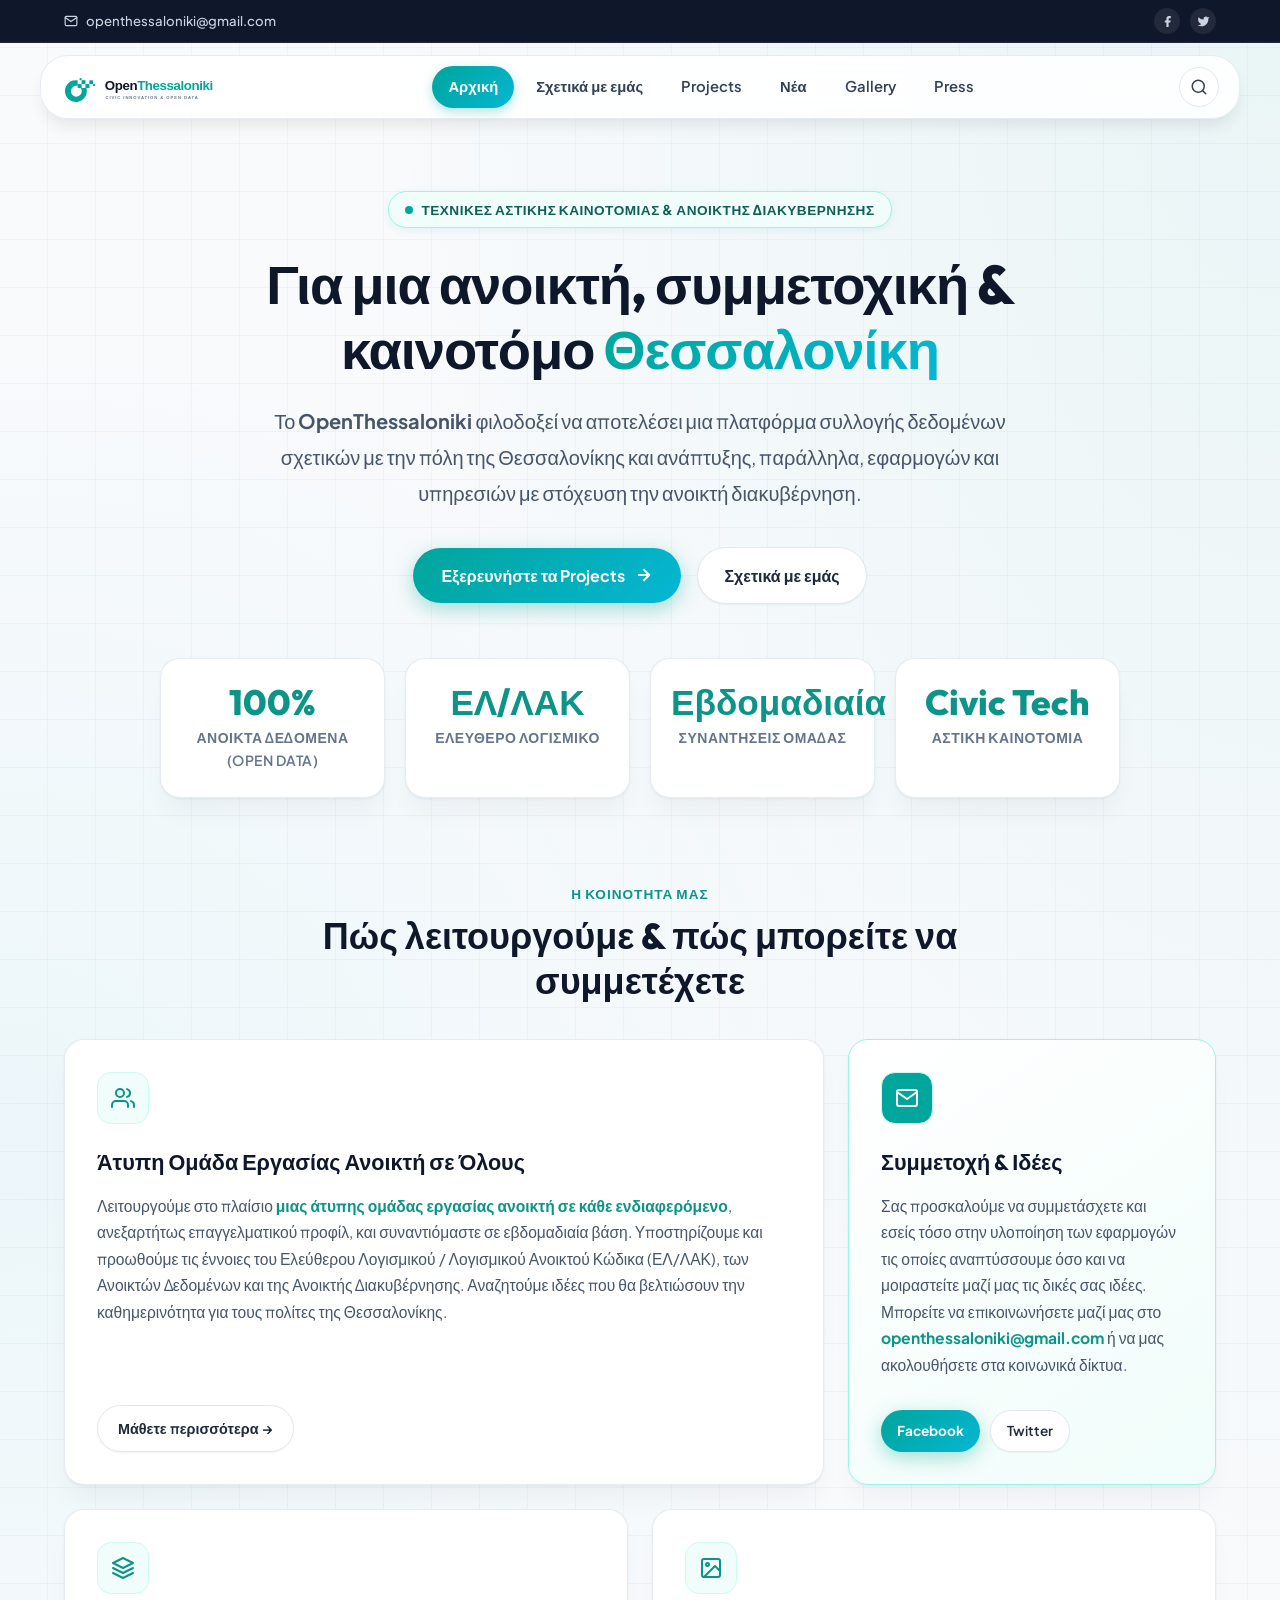
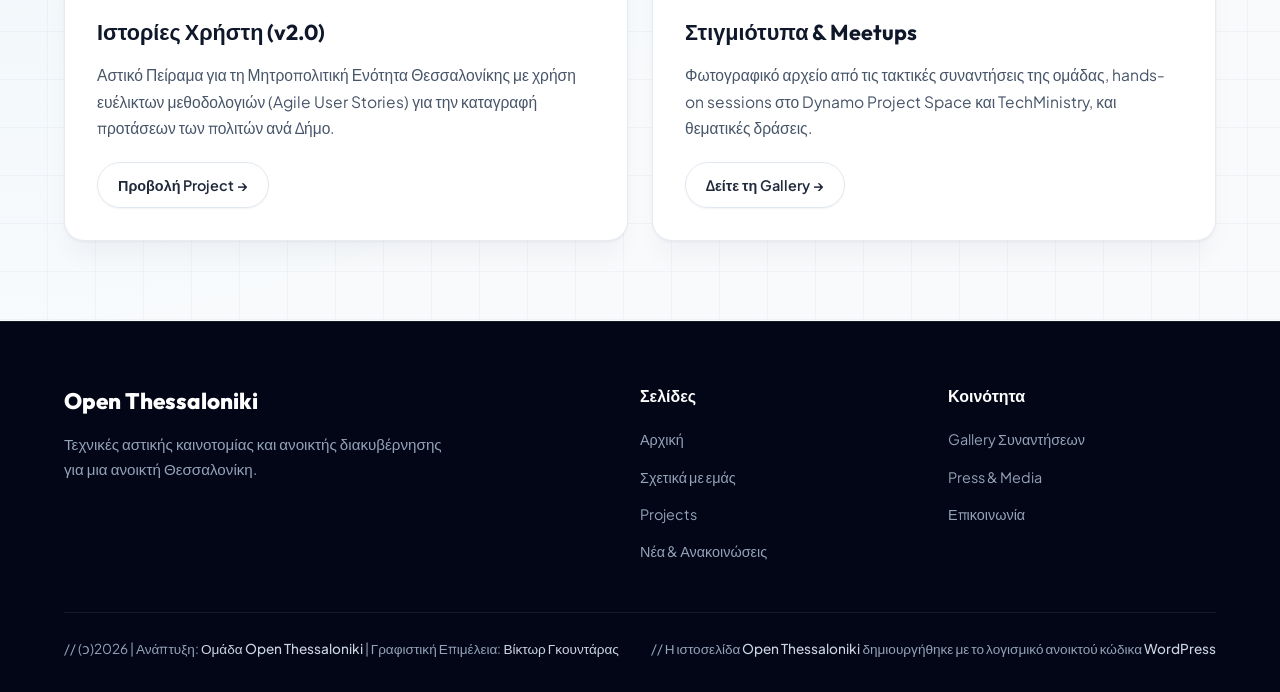
==== index.html @ 854322c7 "initial" ====
<!DOCTYPE html>
<html lang="el">
<head>
  <meta charset="UTF-8">
  <meta name="viewport" content="width=device-width, initial-scale=1.0">
  <title>Open Thessaloniki – τεχνικές αστικής καινοτομίας και ανοικτής διακυβέρνησης για μια ανοικτή Θεσσαλονίκη</title>
  <meta name="description" content="Το OpenThessaloniki είναι μια ανοικτή κοινότητα και πλατφόρμα συλλογής δεδομένων, ανοικτής διακυβέρνησης και αστικής καινοτομίας για τη Θεσσαλονίκη.">
  <link rel="preconnect" href="https://fonts.googleapis.com">
  <link rel="preconnect" href="https://fonts.gstatic.com" crossorigin>
  <link rel="stylesheet" href="css/style.css">
  <link rel="icon" type="image/svg+xml" href="assets/icon.svg">
</head>
<body>

  <!-- Top Announcement Bar -->
  <div class="top-announcement">
    <div class="container">
      <a href="mailto:openthessaloniki@gmail.com" class="top-email" title="Mail Us">
        <svg width="14" height="14" viewBox="0 0 24 24" fill="none" stroke="currentColor" stroke-width="2" stroke-linecap="round" stroke-linejoin="round"><path d="M4 4h16c1.1 0 2 .9 2 2v12c0 1.1-.9 2-2 2H4c-1.1 0-2-.9-2-2V6c0-1.1.9-2 2-2z"></path><polyline points="22,6 12,13 2,6"></polyline></svg>
        openthessaloniki@gmail.com
      </a>
      <div class="top-socials">
        <a href="http://www.facebook.com/openthessaloniki" title="Open Thessaloniki on Facebook" target="_blank" rel="noopener noreferrer" aria-label="Facebook">
          <svg width="13" height="13" viewBox="0 0 24 24" fill="currentColor"><path d="M18 2h-3a5 5 0 0 0-5 5v3H7v4h3v8h4v-8h3l1-4h-4V7a1 1 0 0 1 1-1h3z"/></svg>
        </a>
        <a href="https://twitter.com/openthessalonik" title="Open Thessaloniki on Twitter" target="_blank" rel="noopener noreferrer" aria-label="Twitter">
          <svg width="13" height="13" viewBox="0 0 24 24" fill="currentColor"><path d="M23 3a10.9 10.9 0 0 1-3.14 1.53 4.48 4.48 0 0 0-7.86 3v1A10.66 10.66 0 0 1 3 4s-4 9 5 13a11.64 11.64 0 0 1-7 2c9 5 20 0 20-11.5a4.5 4.5 0 0 0-.08-.83A7.72 7.72 0 0 0 23 3z"/></svg>
        </a>
      </div>
    </div>
  </div>

  <!-- Floating Sticky Header -->
  <header class="site-header">
    <div class="navbar-container">
      <a href="index.html" class="brand-wrapper" title="Open Thessaloniki">
        <img src="assets/logo.svg" alt="Open Thessaloniki" class="brand-logo-img">
      </a>

      <button class="mobile-toggle-btn" aria-expanded="false" aria-label="Μενού πλοήγησης">
        <svg width="18" height="18" viewBox="0 0 24 24" fill="none" stroke="currentColor" stroke-width="2" stroke-linecap="round" stroke-linejoin="round"><line x1="3" y1="12" x2="21" y2="12"></line><line x1="3" y1="6" x2="21" y2="6"></line><line x1="3" y1="18" x2="21" y2="18"></line></svg>
        Μενού
      </button>

      <nav aria-label="Κεντρική Πλοήγηση">
        <ul class="nav-links-list">
          <li class="nav-item active"><a href="index.html">Αρχική</a></li>
          <li class="nav-item"><a href="about.html">Σχετικά με εμάς</a></li>
          <li class="nav-item"><a href="projects.html">Projects</a></li>
          <li class="nav-item"><a href="news.html">Νέα</a></li>
          <li class="nav-item"><a href="gallery.html">Gallery</a></li>
          <li class="nav-item"><a href="press.html">Press</a></li>
        </ul>
      </nav>

      <div class="nav-actions">
        <button class="btn-icon search-toggle-btn" aria-label="Αναζήτηση">
          <svg width="18" height="18" viewBox="0 0 24 24" fill="none" stroke="currentColor" stroke-width="2" stroke-linecap="round" stroke-linejoin="round"><circle cx="11" cy="11" r="8"></circle><line x1="21" y1="21" x2="16.65" y2="16.65"></line></svg>
        </button>
        <div class="search-modal">
          <form class="search-form-wrap">
            <div class="search-input-group">
              <svg width="16" height="16" viewBox="0 0 24 24" fill="none" stroke="currentColor" stroke-width="2"><circle cx="11" cy="11" r="8"></circle><line x1="21" y1="21" x2="16.65" y2="16.65"></line></svg>
              <input type="search" placeholder="Αναζήτηση στην ιστοσελίδα..." class="search-input-field" aria-label="Όρος αναζήτησης">
              <button type="submit" class="btn-primary" style="padding: 6px 14px; font-size: 0.85rem;">Αναζήτηση</button>
            </div>
          </form>
        </div>
      </div>
    </div>
  </header>

  <!-- Hero Section -->
  <main>
    <section class="hero-section">
      <div class="container">
        <div class="hero-badge">
          <span class="hero-badge-pulse"></span>
          <span>Τεχνικές Αστικής Καινοτομίας &amp; Ανοικτής Διακυβέρνησης</span>
        </div>

        <h1 class="hero-headline">
          Για μια ανοικτή, συμμετοχική &amp; καινοτόμο <span class="hero-headline-gradient">Θεσσαλονίκη</span>
        </h1>

        <p class="hero-description">
          Το <strong>OpenThessaloniki</strong> φιλοδοξεί να αποτελέσει μια πλατφόρμα συλλογής δεδομένων σχετικών με την πόλη της Θεσσαλονίκης και ανάπτυξης, παράλληλα, εφαρμογών και υπηρεσιών με στόχευση την ανοικτή διακυβέρνηση.
        </p>

        <div class="hero-cta-group">
          <a href="projects.html" class="btn-primary">
            Εξερευνήστε τα Projects
            <svg width="18" height="18" viewBox="0 0 24 24" fill="none" stroke="currentColor" stroke-width="2.5" stroke-linecap="round" stroke-linejoin="round"><line x1="5" y1="12" x2="19" y2="12"></line><polyline points="12 5 19 12 12 19"></polyline></svg>
          </a>
          <a href="about.html" class="btn-secondary">
            Σχετικά με εμάς
          </a>
        </div>

        <!-- Metric Stat Pillars -->
        <div class="stats-grid">
          <div class="stat-card">
            <div class="stat-number">100%</div>
            <div class="stat-label">Ανοικτά Δεδομένα (Open Data)</div>
          </div>
          <div class="stat-card">
            <div class="stat-number">ΕΛ/ΛΑΚ</div>
            <div class="stat-label">Ελεύθερο Λογισμικό</div>
          </div>
          <div class="stat-card">
            <div class="stat-number">Εβδομαδιαία</div>
            <div class="stat-label">Συναντήσεις Ομάδας</div>
          </div>
          <div class="stat-card">
            <div class="stat-number">Civic Tech</div>
            <div class="stat-label">Αστική Καινοτομία</div>
          </div>
        </div>
      </div>
    </section>

    <!-- Bento Grid Section with Core Information -->
    <section class="container" style="margin-top: 20px;">
      <div class="section-title-wrap">
        <span class="section-badge">Η Κοινότητα Μας</span>
        <h2 class="section-heading">Πώς λειτουργούμε &amp; πώς μπορείτε να συμμετέχετε</h2>
      </div>

      <div class="bento-grid">
        <!-- Bento 1: Working Group Details -->
        <div class="bento-card bento-col-8">
          <div>
            <div class="bento-icon">
              <svg width="24" height="24" viewBox="0 0 24 24" fill="none" stroke="currentColor" stroke-width="2" stroke-linecap="round" stroke-linejoin="round"><path d="M17 21v-2a4 4 0 0 0-4-4H5a4 4 0 0 0-4 4v2"></path><circle cx="9" cy="7" r="4"></circle><path d="M23 21v-2a4 4 0 0 0-3-3.87"></path><path d="M16 3.13a4 4 0 0 1 0 7.75"></path></svg>
            </div>
            <h3 class="bento-title">Άτυπη Ομάδα Εργασίας Ανοικτή σε Όλους</h3>
            <p class="bento-text">
              Λειτουργούμε στο πλαίσιο <a href="about.html"><strong>μιας άτυπης ομάδας εργασίας ανοικτή σε κάθε ενδιαφερόμενο</strong></a>, ανεξαρτήτως επαγγελματικού προφίλ, και συναντιόμαστε σε εβδομαδιαία βάση. Υποστηρίζουμε και προωθούμε τις έννοιες του Ελεύθερου Λογισμικού / Λογισμικού Ανοικτού Κώδικα (ΕΛ/ΛΑΚ), των Ανοικτών Δεδομένων και της Ανοικτής Διακυβέρνησης. Αναζητούμε ιδέες που θα βελτιώσουν την καθημερινότητα για τους πολίτες της Θεσσαλονίκης.
            </p>
          </div>
          <div>
            <a href="about.html" class="btn-secondary" style="display: inline-flex; padding: 10px 20px; font-size: 0.9rem;">
              Μάθετε περισσότερα &rarr;
            </a>
          </div>
        </div>

        <!-- Bento 2: Direct Call to Action / Contact -->
        <div class="bento-card bento-col-4" style="background: linear-gradient(145deg, #ffffff 0%, var(--teal-50) 100%); border-color: var(--teal-200);">
          <div>
            <div class="bento-icon" style="background: var(--teal-500); color: #ffffff;">
              <svg width="24" height="24" viewBox="0 0 24 24" fill="none" stroke="currentColor" stroke-width="2" stroke-linecap="round" stroke-linejoin="round"><path d="M4 4h16c1.1 0 2 .9 2 2v12c0 1.1-.9 2-2 2H4c-1.1 0-2-.9-2-2V6c0-1.1.9-2 2-2z"></path><polyline points="22,6 12,13 2,6"></polyline></svg>
            </div>
            <h3 class="bento-title">Συμμετοχή &amp; Ιδέες</h3>
            <p class="bento-text">
              Σας προσκαλούμε να συμμετάσχετε και εσείς τόσο στην υλοποίηση των εφαρμογών τις οποίες αναπτύσσουμε όσο και να μοιραστείτε μαζί μας τις δικές σας ιδέες. Μπορείτε να επικοινωνήσετε μαζί μας στο <a href="mailto:openthessaloniki@gmail.com"><strong>openthessaloniki@gmail.com</strong></a> ή να μας ακολουθήσετε στα κοινωνικά δίκτυα.
            </p>
          </div>
          <div style="display: flex; gap: 10px; margin-top: 12px;">
            <a href="https://www.facebook.com/openthessaloniki" target="_blank" rel="noopener noreferrer" class="btn-primary" style="padding: 8px 16px; font-size: 0.85rem;">
              Facebook
            </a>
            <a href="https://twitter.com/openthessalonik" target="_blank" rel="noopener noreferrer" class="btn-secondary" style="padding: 8px 16px; font-size: 0.85rem;">
              Twitter
            </a>
          </div>
        </div>

        <!-- Bento 3: Projects Preview -->
        <div class="bento-card bento-col-6">
          <div>
            <div class="bento-icon">
              <svg width="24" height="24" viewBox="0 0 24 24" fill="none" stroke="currentColor" stroke-width="2" stroke-linecap="round" stroke-linejoin="round"><polygon points="12 2 2 7 12 12 22 7 12 2"></polygon><polyline points="2 17 12 22 22 17"></polyline><polyline points="2 12 12 17 22 12"></polyline></svg>
            </div>
            <h3 class="bento-title">Ιστορίες Χρήστη (v2.0)</h3>
            <p class="bento-text">
              Αστικό Πείραμα για τη Μητροπολιτική Ενότητα Θεσσαλονίκης με χρήση ευέλικτων μεθοδολογιών (Agile User Stories) για την καταγραφή προτάσεων των πολιτών ανά Δήμο.
            </p>
          </div>
          <div>
            <a href="projects.html" class="btn-secondary" style="display: inline-flex; padding: 10px 20px; font-size: 0.9rem;">
              Προβολή Project &rarr;
            </a>
          </div>
        </div>

        <!-- Bento 4: Gallery & Meetups -->
        <div class="bento-card bento-col-6">
          <div>
            <div class="bento-icon">
              <svg width="24" height="24" viewBox="0 0 24 24" fill="none" stroke="currentColor" stroke-width="2" stroke-linecap="round" stroke-linejoin="round"><rect x="3" y="3" width="18" height="18" rx="2" ry="2"></rect><circle cx="8.5" cy="8.5" r="1.5"></circle><polyline points="21 15 16 10 5 21"></polyline></svg>
            </div>
            <h3 class="bento-title">Στιγμιότυπα &amp; Meetups</h3>
            <p class="bento-text">
              Φωτογραφικό αρχείο από τις τακτικές συναντήσεις της ομάδας, hands-on sessions στο Dynamo Project Space και TechMinistry, και θεματικές δράσεις.
            </p>
          </div>
          <div>
            <a href="gallery.html" class="btn-secondary" style="display: inline-flex; padding: 10px 20px; font-size: 0.9rem;">
              Δείτε τη Gallery &rarr;
            </a>
          </div>
        </div>
      </div>
    </section>
  </main>

  <!-- Modern Footer -->
  <footer class="site-main-footer">
    <div class="container">
      <div class="footer-grid-top">
        <div>
          <div class="footer-brand-title">Open Thessaloniki</div>
          <p class="footer-brand-desc">
            Τεχνικές αστικής καινοτομίας και ανοικτής διακυβέρνησης για μια ανοικτή Θεσσαλονίκη.
          </p>
        </div>

        <div class="footer-nav-col">
          <h4>Σελίδες</h4>
          <ul>
            <li><a href="index.html">Αρχική</a></li>
            <li><a href="about.html">Σχετικά με εμάς</a></li>
            <li><a href="projects.html">Projects</a></li>
            <li><a href="news.html">Νέα &amp; Ανακοινώσεις</a></li>
          </ul>
        </div>

        <div class="footer-nav-col">
          <h4>Κοινότητα</h4>
          <ul>
            <li><a href="gallery.html">Gallery Συναντήσεων</a></li>
            <li><a href="press.html">Press &amp; Media</a></li>
            <li><a href="mailto:openthessaloniki@gmail.com">Επικοινωνία</a></li>
          </ul>
        </div>
      </div>

      <div class="footer-bottom-legal">
        <div>
          // (ɔ)2026 | Ανάπτυξη: <a href="index.html">Ομάδα Open Thessaloniki</a> | Γραφιστική Επιμέλεια: <a href="https://www.behance.net/victwr" target="_blank" rel="noopener noreferrer">Βίκτωρ Γκουντάρας</a>
        </div>
        <div>
          // Η ιστοσελίδα <a href="index.html">Open Thessaloniki</a> δημιουργήθηκε με το λογισμικό ανοικτού κώδικα <a href="https://www.wordpress.org" target="_blank" rel="noopener noreferrer">WordPress</a>
        </div>
      </div>
    </div>
  </footer>

  <button class="fab-back-to-top" aria-label="Επιστροφή στην κορυφή">
    <svg width="22" height="22" viewBox="0 0 24 24" fill="none" stroke="currentColor" stroke-width="2.5" stroke-linecap="round" stroke-linejoin="round"><polyline points="18 15 12 9 6 15"></polyline></svg>
  </button>

  <script src="js/main.js"></script>
</body>
</html>
---- css/style.css ----
/* ==========================================================================
   Open Thessaloniki - Ultra-Modern Civic Tech Design System (2026)
   ========================================================================== */

@import url('https://fonts.googleapis.com/css2?family=Outfit:wght@400;500;600;700;800;900&family=Plus+Jakarta+Sans:ital,wght@0,300;0,400;0,500;0,600;0,700;0,800;1,400;1,600&family=JetBrains+Mono:wght@400;600&display=swap');

:root {
  /* Brand Colors */
  --teal-50: #f0fdfa;
  --teal-100: #ccfbf1;
  --teal-200: #99f6e4;
  --teal-300: #5eead4;
  --teal-400: #2dd4bf;
  --teal-500: #00a59b;
  --teal-600: #0d9488;
  --teal-700: #0f766e;
  --teal-800: #115e59;
  --teal-900: #134e4a;
  --teal-accent: #00f2fe;

  --cyan-400: #22d3ee;
  --cyan-500: #06b6d4;
  --blue-600: #2563eb;
  --indigo-600: #4f46e5;

  /* Neutral Slate Palette */
  --slate-50: #f8fafc;
  --slate-100: #f1f5f9;
  --slate-200: #e2e8f0;
  --slate-300: #cbd5e1;
  --slate-400: #94a3b8;
  --slate-500: #64748b;
  --slate-600: #475569;
  --slate-700: #334155;
  --slate-800: #1e293b;
  --slate-900: #0f172a;
  --slate-950: #020617;

  /* Theme Tokens */
  --bg-page: #f8fafc;
  --bg-surface: #ffffff;
  --bg-surface-glass: rgba(255, 255, 255, 0.85);
  --bg-surface-alt: #f1f5f9;
  --text-title: #0f172a;
  --text-body: #334155;
  --text-muted: #64748b;
  --text-subtle: #94a3b8;

  --border-subtle: rgba(226, 232, 240, 0.8);
  --border-glass: rgba(255, 255, 255, 0.4);
  --border-focus: var(--teal-500);

  /* Gradients */
  --gradient-brand: linear-gradient(135deg, #00a59b 0%, #06b6d4 100%);
  --gradient-brand-glow: linear-gradient(135deg, rgba(0, 165, 155, 0.15) 0%, rgba(6, 182, 212, 0.15) 100%);
  --gradient-dark: linear-gradient(180deg, #0f172a 0%, #020617 100%);
  --gradient-hero: radial-gradient(circle at 50% 0%, rgba(0, 165, 155, 0.12) 0%, rgba(6, 182, 212, 0.05) 45%, transparent 70%);

  /* Shadows */
  --shadow-sm: 0 1px 2px 0 rgba(0, 0, 0, 0.05);
  --shadow-md: 0 4px 6px -1px rgba(0, 0, 0, 0.07), 0 2px 4px -2px rgba(0, 0, 0, 0.05);
  --shadow-lg: 0 10px 15px -3px rgba(0, 0, 0, 0.08), 0 4px 6px -4px rgba(0, 0, 0, 0.03);
  --shadow-xl: 0 20px 25px -5px rgba(0, 0, 0, 0.08), 0 8px 10px -6px rgba(0, 0, 0, 0.03);
  --shadow-glow: 0 0 25px rgba(0, 165, 155, 0.25);
  --shadow-card: 0 1px 3px rgba(0, 0, 0, 0.05), 0 20px 25px -5px rgba(15, 23, 42, 0.04);

  /* Typography */
  --font-display: 'Outfit', -apple-system, BlinkMacSystemFont, sans-serif;
  --font-sans: 'Plus Jakarta Sans', -apple-system, BlinkMacSystemFont, sans-serif;
  --font-mono: 'JetBrains Mono', monospace;

  /* Layout */
  --radius-xs: 4px;
  --radius-sm: 8px;
  --radius-md: 14px;
  --radius-lg: 20px;
  --radius-xl: 28px;
  --radius-full: 9999px;
  --container-max: 1200px;
  --transition-fast: 0.15s ease;
  --transition-smooth: 0.3s cubic-bezier(0.16, 1, 0.3, 1);
}

/* Base Setup */
*, *::before, *::after {
  box-sizing: border-box;
  margin: 0;
  padding: 0;
}

html {
  scroll-behavior: smooth;
  font-size: 16px;
  -webkit-text-size-adjust: 100%;
}

body {
  font-family: var(--font-sans);
  background-color: var(--bg-page);
  color: var(--text-body);
  line-height: 1.7;
  overflow-x: hidden;
  position: relative;
  background-image: 
    radial-gradient(at 100% 0%, rgba(0, 165, 155, 0.06) 0px, transparent 50%),
    radial-gradient(at 0% 50%, rgba(6, 182, 212, 0.05) 0px, transparent 50%),
    linear-gradient(to right, rgba(226, 232, 240, 0.4) 1px, transparent 1px),
    linear-gradient(to bottom, rgba(226, 232, 240, 0.4) 1px, transparent 1px);
  background-size: 100% 100%, 100% 100%, 48px 48px, 48px 48px;
  background-position: 0 0, 0 0, -1px -1px, -1px -1px;
}

a {
  color: var(--teal-600);
  text-decoration: none;
  transition: color var(--transition-fast), transform var(--transition-fast);
}

a:hover {
  color: var(--teal-700);
}

img {
  max-width: 100%;
  height: auto;
  display: block;
}

/* Containers */
.container {
  width: 100%;
  max-width: var(--container-max);
  margin-left: auto;
  margin-right: auto;
  padding-left: 24px;
  padding-right: 24px;
}

@media (max-width: 640px) {
  .container {
    padding-left: 16px;
    padding-right: 16px;
  }
}

/* ==========================================================================
   Header & Floating Navigation Bar
   ========================================================================== */

.top-announcement {
  background: var(--slate-900);
  color: var(--slate-300);
  font-size: 0.825rem;
  padding: 8px 0;
  border-bottom: 1px solid rgba(255, 255, 255, 0.08);
}

.top-announcement .container {
  display: flex;
  justify-content: space-between;
  align-items: center;
}

.top-email {
  display: inline-flex;
  align-items: center;
  gap: 8px;
  color: var(--slate-300);
  font-weight: 500;
}

.top-email:hover {
  color: var(--teal-400);
}

.top-socials {
  display: flex;
  align-items: center;
  gap: 10px;
}

.top-socials a {
  display: inline-flex;
  align-items: center;
  justify-content: center;
  width: 26px;
  height: 26px;
  border-radius: var(--radius-full);
  background: rgba(255, 255, 255, 0.08);
  color: var(--slate-300);
  transition: var(--transition-fast);
}

.top-socials a:hover {
  background: var(--teal-500);
  color: #ffffff;
  transform: translateY(-2px);
}

/* Floating Sticky Header */
.site-header {
  position: sticky;
  top: 16px;
  z-index: 100;
  padding: 0 16px;
  margin-top: 12px;
  margin-bottom: 24px;
}

@media (max-width: 768px) {
  .site-header {
    top: 8px;
    padding: 0 8px;
    margin-top: 8px;
  }
}

.navbar-container {
  background: rgba(255, 255, 255, 0.88);
  backdrop-filter: blur(16px);
  -webkit-backdrop-filter: blur(16px);
  border: 1px solid var(--border-subtle);
  box-shadow: var(--shadow-lg);
  border-radius: var(--radius-xl);
  padding: 10px 20px;
  display: flex;
  align-items: center;
  justify-content: space-between;
  max-width: var(--container-max);
  margin: 0 auto;
  transition: var(--transition-smooth);
}

.brand-wrapper {
  display: flex;
  align-items: center;
  gap: 12px;
  text-decoration: none;
}

.brand-logo-img {
  height: 42px;
  width: auto;
}

/* Nav Links */
.nav-links-list {
  display: flex;
  align-items: center;
  gap: 6px;
  list-style: none;
}

.nav-item a {
  display: inline-flex;
  align-items: center;
  padding: 8px 16px;
  font-size: 0.925rem;
  font-weight: 600;
  color: var(--slate-700);
  border-radius: var(--radius-full);
  transition: var(--transition-fast);
  text-decoration: none;
}

.nav-item a:hover {
  color: var(--teal-600);
  background: var(--teal-50);
}

.nav-item.active a {
  background: var(--gradient-brand);
  color: #ffffff;
  box-shadow: 0 4px 12px rgba(0, 165, 155, 0.3);
}

/* Nav Action Buttons */
.nav-actions {
  display: flex;
  align-items: center;
  gap: 8px;
}

.btn-icon {
  width: 40px;
  height: 40px;
  border-radius: var(--radius-full);
  border: 1px solid var(--slate-200);
  background: #ffffff;
  color: var(--slate-700);
  display: inline-flex;
  align-items: center;
  justify-content: center;
  cursor: pointer;
  transition: var(--transition-fast);
}

.btn-icon:hover {
  border-color: var(--teal-500);
  color: var(--teal-600);
  background: var(--teal-50);
}

/* Mobile Nav Toggle */
.mobile-toggle-btn {
  display: none;
  background: var(--slate-100);
  border: 1px solid var(--slate-200);
  padding: 8px 14px;
  border-radius: var(--radius-full);
  font-weight: 600;
  font-size: 0.875rem;
  color: var(--slate-800);
  cursor: pointer;
  align-items: center;
  gap: 6px;
}

@media (max-width: 900px) {
  .mobile-toggle-btn {
    display: inline-flex;
  }

  .nav-links-list {
    display: none;
    position: absolute;
    top: calc(100% + 8px);
    left: 16px;
    right: 16px;
    background: rgba(255, 255, 255, 0.98);
    backdrop-filter: blur(20px);
    border: 1px solid var(--border-subtle);
    border-radius: var(--radius-lg);
    box-shadow: var(--shadow-xl);
    flex-direction: column;
    padding: 16px;
    gap: 8px;
    z-index: 150;
  }

  .nav-links-list.is-open {
    display: flex;
  }

  .nav-item {
    width: 100%;
  }

  .nav-item a {
    width: 100%;
    padding: 12px 18px;
    border-radius: var(--radius-md);
  }
}

/* Search Dropdown Modal */
.search-modal {
  position: absolute;
  top: calc(100% + 12px);
  right: 16px;
  width: min(420px, calc(100vw - 32px));
  background: #ffffff;
  border: 1px solid var(--slate-200);
  border-radius: var(--radius-lg);
  box-shadow: var(--shadow-xl);
  padding: 16px;
  z-index: 200;
  opacity: 0;
  visibility: hidden;
  transform: translateY(-8px);
  transition: var(--transition-smooth);
}

.search-modal.is-active {
  opacity: 1;
  visibility: visible;
  transform: translateY(0);
}

.search-input-group {
  display: flex;
  align-items: center;
  background: var(--slate-50);
  border: 1px solid var(--slate-200);
  border-radius: var(--radius-md);
  padding: 6px 12px;
  gap: 8px;
}

.search-input-group:focus-within {
  border-color: var(--teal-500);
  box-shadow: 0 0 0 3px rgba(0, 165, 155, 0.15);
  background: #ffffff;
}

.search-input-field {
  flex: 1;
  border: none;
  background: transparent;
  padding: 8px 0;
  font-size: 0.95rem;
  font-family: inherit;
  outline: none;
}

/* ==========================================================================
   Hero Section
   ========================================================================== */

.hero-section {
  position: relative;
  padding: 48px 0 64px;
  text-align: center;
}

.hero-badge {
  display: inline-flex;
  align-items: center;
  gap: 8px;
  padding: 6px 16px;
  background: var(--teal-50);
  border: 1px solid var(--teal-200);
  border-radius: var(--radius-full);
  color: var(--teal-800);
  font-size: 0.85rem;
  font-weight: 700;
  letter-spacing: 0.5px;
  text-transform: uppercase;
  margin-bottom: 24px;
  box-shadow: 0 2px 8px rgba(0, 165, 155, 0.1);
}

.hero-badge-pulse {
  width: 8px;
  height: 8px;
  border-radius: 50%;
  background: var(--teal-500);
  box-shadow: 0 0 0 0 rgba(0, 165, 155, 0.7);
  animation: pulseGlow 2s infinite;
}

@keyframes pulseGlow {
  0% { transform: scale(0.95); box-shadow: 0 0 0 0 rgba(0, 165, 155, 0.7); }
  70% { transform: scale(1); box-shadow: 0 0 0 8px rgba(0, 165, 155, 0); }
  100% { transform: scale(0.95); box-shadow: 0 0 0 0 rgba(0, 165, 155, 0); }
}

.hero-headline {
  font-family: var(--font-display);
  font-size: clamp(2rem, 4.5vw, 3.4rem);
  font-weight: 800;
  line-height: 1.2;
  color: var(--slate-900);
  max-width: 860px;
  margin: 0 auto 20px;
  letter-spacing: -0.02em;
}

.hero-headline-gradient {
  background: var(--gradient-brand);
  -webkit-background-clip: text;
  -webkit-text-fill-color: transparent;
}

.hero-description {
  font-size: clamp(1.05rem, 2vw, 1.25rem);
  color: var(--slate-600);
  max-width: 780px;
  margin: 0 auto 36px;
  line-height: 1.8;
}

.hero-cta-group {
  display: flex;
  align-items: center;
  justify-content: center;
  flex-wrap: wrap;
  gap: 16px;
  margin-bottom: 54px;
}

/* Buttons */
.btn-primary {
  display: inline-flex;
  align-items: center;
  gap: 10px;
  background: var(--gradient-brand);
  color: #ffffff !important;
  font-weight: 700;
  font-size: 1rem;
  padding: 14px 28px;
  border-radius: var(--radius-full);
  border: none;
  cursor: pointer;
  box-shadow: 0 6px 20px rgba(0, 165, 155, 0.35);
  transition: var(--transition-smooth);
  text-decoration: none;
}

.btn-primary:hover {
  transform: translateY(-2px);
  box-shadow: 0 8px 25px rgba(0, 165, 155, 0.45);
}

.btn-secondary {
  display: inline-flex;
  align-items: center;
  gap: 10px;
  background: #ffffff;
  color: var(--slate-800) !important;
  font-weight: 600;
  font-size: 1rem;
  padding: 14px 26px;
  border-radius: var(--radius-full);
  border: 1px solid var(--slate-200);
  box-shadow: var(--shadow-sm);
  transition: var(--transition-smooth);
  text-decoration: none;
}

.btn-secondary:hover {
  border-color: var(--teal-400);
  background: var(--teal-50);
  color: var(--teal-700) !important;
  transform: translateY(-2px);
}

/* Metric / Stat Pillars */
.stats-grid {
  display: grid;
  grid-template-columns: repeat(auto-fit, minmax(200px, 1fr));
  gap: 20px;
  max-width: 960px;
  margin: 0 auto;
}

.stat-card {
  background: #ffffff;
  border: 1px solid var(--border-subtle);
  border-radius: var(--radius-lg);
  padding: 24px 20px;
  box-shadow: var(--shadow-card);
  text-align: center;
  transition: var(--transition-smooth);
}

.stat-card:hover {
  transform: translateY(-4px);
  border-color: var(--teal-300);
  box-shadow: var(--shadow-xl);
}

.stat-number {
  font-family: var(--font-display);
  font-size: 2.2rem;
  font-weight: 800;
  color: var(--teal-600);
  line-height: 1.1;
  margin-bottom: 4px;
}

.stat-label {
  font-size: 0.875rem;
  font-weight: 600;
  color: var(--slate-500);
  text-transform: uppercase;
  letter-spacing: 0.5px;
}

/* ==========================================================================
   Page Banners (Internal Pages)
   ========================================================================== */

.page-header-banner {
  background: linear-gradient(135deg, #0f172a 0%, #1e293b 100%);
  color: #ffffff;
  border-radius: var(--radius-xl);
  padding: 48px 32px;
  margin-bottom: 40px;
  position: relative;
  overflow: hidden;
  box-shadow: var(--shadow-xl);
}

.page-header-banner::after {
  content: '';
  position: absolute;
  top: -50%;
  right: -20%;
  width: 400px;
  height: 400px;
  background: radial-gradient(circle, rgba(0, 165, 155, 0.25) 0%, transparent 70%);
  pointer-events: none;
}

.page-header-tag {
  display: inline-flex;
  align-items: center;
  gap: 6px;
  color: var(--teal-300);
  font-size: 0.85rem;
  font-weight: 700;
  text-transform: uppercase;
  letter-spacing: 1px;
  margin-bottom: 12px;
}

.page-header-title {
  font-family: var(--font-display);
  font-size: clamp(2rem, 3.5vw, 2.75rem);
  font-weight: 800;
  color: #ffffff;
  margin-bottom: 12px;
  letter-spacing: -0.01em;
}

.page-header-lead {
  font-size: 1.1rem;
  color: var(--slate-300);
  max-width: 700px;
  line-height: 1.6;
}

/* ==========================================================================
   Section Layouts & Bento Grids
   ========================================================================== */

.section-title-wrap {
  text-align: center;
  max-width: 680px;
  margin: 0 auto 36px;
}

.section-badge {
  color: var(--teal-600);
  font-weight: 700;
  font-size: 0.85rem;
  text-transform: uppercase;
  letter-spacing: 1px;
  margin-bottom: 8px;
  display: block;
}

.section-heading {
  font-family: var(--font-display);
  font-size: clamp(1.75rem, 3vw, 2.25rem);
  font-weight: 800;
  color: var(--slate-900);
  line-height: 1.25;
}

/* Bento Grid */
.bento-grid {
  display: grid;
  grid-template-columns: repeat(12, 1fr);
  gap: 24px;
  margin-bottom: 48px;
}

.bento-col-12 { grid-column: span 12; }
.bento-col-8  { grid-column: span 8; }
.bento-col-6  { grid-column: span 6; }
.bento-col-4  { grid-column: span 4; }

@media (max-width: 900px) {
  .bento-col-8, .bento-col-6, .bento-col-4 {
    grid-column: span 12;
  }
}

.bento-card {
  background: #ffffff;
  border: 1px solid var(--border-subtle);
  border-radius: var(--radius-lg);
  padding: 32px;
  box-shadow: var(--shadow-card);
  transition: var(--transition-smooth);
  display: flex;
  flex-direction: column;
  justify-content: space-between;
  position: relative;
  overflow: hidden;
}

.bento-card:hover {
  transform: translateY(-4px);
  box-shadow: var(--shadow-xl);
  border-color: var(--teal-200);
}

.bento-icon {
  width: 52px;
  height: 52px;
  border-radius: var(--radius-md);
  background: var(--teal-50);
  color: var(--teal-600);
  display: inline-flex;
  align-items: center;
  justify-content: center;
  margin-bottom: 20px;
  border: 1px solid var(--teal-100);
}

.bento-title {
  font-family: var(--font-display);
  font-size: 1.35rem;
  font-weight: 700;
  color: var(--slate-900);
  margin-bottom: 12px;
}

.bento-text {
  font-size: 0.975rem;
  color: var(--slate-600);
  line-height: 1.7;
  margin-bottom: 20px;
}

/* ==========================================================================
   Projects Showcases
   ========================================================================== */

.project-showcase {
  background: #ffffff;
  border: 1px solid var(--border-subtle);
  border-radius: var(--radius-xl);
  padding: 36px;
  margin-bottom: 40px;
  box-shadow: var(--shadow-card);
}

@media (max-width: 640px) {
  .project-showcase {
    padding: 22px;
  }
}

.project-badge-pill {
  display: inline-flex;
  align-items: center;
  gap: 6px;
  background: var(--teal-50);
  border: 1px solid var(--teal-200);
  color: var(--teal-700);
  padding: 4px 12px;
  border-radius: var(--radius-full);
  font-size: 0.8rem;
  font-weight: 700;
  text-transform: uppercase;
  margin-bottom: 16px;
}

.user-story-blueprint {
  background: linear-gradient(135deg, #0f172a 0%, #1e293b 100%);
  color: #ffffff;
  border-radius: var(--radius-lg);
  padding: 24px 28px;
  margin: 24px 0;
  position: relative;
}

.user-story-line {
  font-family: var(--font-mono);
  font-size: 1.05rem;
  padding: 8px 0;
  display: flex;
  align-items: center;
  gap: 12px;
  border-bottom: 1px dashed rgba(255, 255, 255, 0.12);
}

.user-story-line:last-child {
  border-bottom: none;
}

.user-story-keyword {
  color: var(--teal-300);
  font-weight: 700;
}

.preview-mockup-row {
  display: grid;
  grid-template-columns: repeat(auto-fit, minmax(280px, 1fr));
  gap: 20px;
  margin: 28px 0;
}

.preview-mockup-box {
  background: var(--slate-50);
  border: 1px solid var(--slate-200);
  border-radius: var(--radius-md);
  padding: 16px;
  text-align: center;
}

.preview-mockup-box img {
  border-radius: var(--radius-sm);
  margin: 0 auto;
  cursor: zoom-in;
  transition: transform 0.3s ease;
  box-shadow: var(--shadow-md);
}

.preview-mockup-box img:hover {
  transform: scale(1.03);
}

.video-player-frame {
  position: relative;
  padding-bottom: 56.25%;
  height: 0;
  overflow: hidden;
  border-radius: var(--radius-lg);
  margin: 24px 0;
  background: #000000;
  box-shadow: var(--shadow-lg);
}

.video-player-frame iframe {
  position: absolute;
  top: 0;
  left: 0;
  width: 100%;
  height: 100%;
  border: none;
}

/* ==========================================================================
   News & Articles
   ========================================================================== */

.filter-pills-bar {
  display: flex;
  align-items: center;
  justify-content: space-between;
  flex-wrap: wrap;
  gap: 14px;
  padding: 16px 20px;
  background: #ffffff;
  border: 1px solid var(--border-subtle);
  border-radius: var(--radius-lg);
  box-shadow: var(--shadow-sm);
  margin-bottom: 32px;
}

.filter-pill-btn {
  background: var(--slate-100);
  border: 1px solid transparent;
  color: var(--slate-700);
  font-weight: 600;
  font-size: 0.875rem;
  padding: 8px 18px;
  border-radius: var(--radius-full);
  cursor: pointer;
  transition: var(--transition-fast);
}

.filter-pill-btn:hover,
.filter-pill-btn.is-active {
  background: var(--teal-600);
  color: #ffffff;
}

.news-card-article {
  background: #ffffff;
  border: 1px solid var(--border-subtle);
  border-radius: var(--radius-lg);
  padding: 32px;
  margin-bottom: 28px;
  box-shadow: var(--shadow-card);
  transition: var(--transition-smooth);
}

.news-card-article:hover {
  border-color: var(--teal-200);
  box-shadow: var(--shadow-lg);
}

.news-card-meta {
  display: flex;
  align-items: center;
  gap: 16px;
  font-size: 0.85rem;
  color: var(--slate-500);
  margin-bottom: 12px;
}

.news-card-title {
  font-family: var(--font-display);
  font-size: 1.5rem;
  font-weight: 700;
  color: var(--slate-900);
  margin-bottom: 14px;
}

.news-card-body {
  color: var(--slate-600);
  line-height: 1.8;
  font-size: 1rem;
}

.news-tags-group {
  display: flex;
  flex-wrap: wrap;
  gap: 8px;
  margin-top: 20px;
}

.news-tag-badge {
  background: var(--slate-100);
  color: var(--slate-600);
  font-size: 0.8rem;
  font-weight: 600;
  padding: 3px 12px;
  border-radius: var(--radius-full);
}

/* ==========================================================================
   Gallery Modern Grid
   ========================================================================== */

.modern-gallery-grid {
  display: grid;
  grid-template-columns: repeat(auto-fill, minmax(320px, 1fr));
  gap: 28px;
}

.gallery-tile {
  background: #ffffff;
  border: 1px solid var(--border-subtle);
  border-radius: var(--radius-lg);
  overflow: hidden;
  box-shadow: var(--shadow-card);
  transition: var(--transition-smooth);
}

.gallery-tile:hover {
  transform: translateY(-6px);
  box-shadow: var(--shadow-xl);
}

.gallery-tile-cover {
  position: relative;
  height: 220px;
  overflow: hidden;
  cursor: zoom-in;
}

.gallery-tile-cover img {
  width: 100%;
  height: 100%;
  object-fit: cover;
  transition: transform 0.5s ease;
}

.gallery-tile:hover .gallery-tile-cover img {
  transform: scale(1.08);
}

.gallery-tile-overlay {
  position: absolute;
  inset: 0;
  background: linear-gradient(180deg, transparent 50%, rgba(15, 23, 42, 0.8) 100%);
  display: flex;
  align-items: flex-end;
  padding: 16px;
  color: #ffffff;
  opacity: 0;
  transition: var(--transition-fast);
}

.gallery-tile:hover .gallery-tile-overlay {
  opacity: 1;
}

.gallery-tile-body {
  padding: 20px;
}

.gallery-tile-title {
  font-family: var(--font-display);
  font-size: 1.2rem;
  font-weight: 700;
  color: var(--slate-900);
  margin-bottom: 6px;
}

.gallery-tile-date {
  font-size: 0.825rem;
  color: var(--teal-600);
  font-weight: 600;
  margin-bottom: 8px;
}

.gallery-tile-desc {
  font-size: 0.9rem;
  color: var(--slate-500);
  line-height: 1.5;
}

/* ==========================================================================
   Press Showcase
   ========================================================================== */

.press-timeline {
  display: flex;
  flex-direction: column;
  gap: 20px;
  margin: 24px 0 40px;
}

.press-card-item {
  display: flex;
  align-items: flex-start;
  gap: 20px;
  padding: 24px;
  background: #ffffff;
  border: 1px solid var(--border-subtle);
  border-radius: var(--radius-lg);
  box-shadow: var(--shadow-card);
  transition: var(--transition-smooth);
}

.press-card-item:hover {
  transform: translateX(6px);
  border-color: var(--teal-300);
  box-shadow: var(--shadow-lg);
}

.press-media-icon {
  width: 48px;
  height: 48px;
  border-radius: var(--radius-md);
  background: var(--teal-50);
  color: var(--teal-600);
  display: flex;
  align-items: center;
  justify-content: center;
  flex-shrink: 0;
}

.press-media-icon.video {
  background: #fee2e2;
  color: #ef4444;
}

.press-card-heading {
  font-family: var(--font-display);
  font-size: 1.15rem;
  font-weight: 700;
  color: var(--slate-900);
  margin-bottom: 4px;
}

.press-card-outlet {
  font-size: 0.875rem;
  color: var(--slate-500);
  font-weight: 500;
}

/* ==========================================================================
   Footer
   ========================================================================== */

.site-main-footer {
  background: var(--slate-950);
  color: var(--slate-400);
  padding: 60px 0 32px;
  margin-top: 80px;
  border-top: 1px solid rgba(255, 255, 255, 0.08);
}

.footer-grid-top {
  display: grid;
  grid-template-columns: 2fr 1fr 1fr;
  gap: 40px;
  margin-bottom: 48px;
}

@media (max-width: 768px) {
  .footer-grid-top {
    grid-template-columns: 1fr;
    gap: 32px;
  }
}

.footer-brand-title {
  font-family: var(--font-display);
  font-size: 1.4rem;
  font-weight: 800;
  color: #ffffff;
  margin-bottom: 12px;
}

.footer-brand-desc {
  font-size: 0.95rem;
  color: var(--slate-400);
  max-width: 400px;
  line-height: 1.6;
}

.footer-nav-col h4 {
  color: #ffffff;
  font-size: 1rem;
  font-weight: 700;
  margin-bottom: 16px;
}

.footer-nav-col ul {
  list-style: none;
  display: flex;
  flex-direction: column;
  gap: 10px;
}

.footer-nav-col a {
  color: var(--slate-400);
  font-size: 0.9rem;
  transition: var(--transition-fast);
}

.footer-nav-col a:hover {
  color: var(--teal-400);
}

.footer-bottom-legal {
  border-top: 1px solid rgba(255, 255, 255, 0.08);
  padding-top: 24px;
  display: flex;
  justify-content: space-between;
  align-items: center;
  flex-wrap: wrap;
  gap: 16px;
  font-size: 0.85rem;
}

.footer-bottom-legal a {
  color: var(--slate-300);
  font-weight: 500;
}

.footer-bottom-legal a:hover {
  color: var(--teal-400);
}

/* Back to top floating */
.fab-back-to-top {
  position: fixed;
  bottom: 28px;
  right: 28px;
  width: 48px;
  height: 48px;
  border-radius: var(--radius-full);
  background: var(--gradient-brand);
  color: #ffffff;
  display: flex;
  align-items: center;
  justify-content: center;
  box-shadow: 0 4px 15px rgba(0, 165, 155, 0.4);
  border: none;
  cursor: pointer;
  opacity: 0;
  visibility: hidden;
  transform: translateY(12px);
  transition: var(--transition-smooth);
  z-index: 99;
}

.fab-back-to-top.is-visible {
  opacity: 1;
  visibility: visible;
  transform: translateY(0);
}

.fab-back-to-top:hover {
  transform: translateY(-3px);
  box-shadow: 0 8px 25px rgba(0, 165, 155, 0.5);
}

/* Lightbox Modal */
.image-lightbox-overlay {
  position: fixed;
  inset: 0;
  background: rgba(2, 6, 23, 0.92);
  backdrop-filter: blur(12px);
  display: flex;
  align-items: center;
  justify-content: center;
  z-index: 1000;
  opacity: 0;
  visibility: hidden;
  transition: var(--transition-smooth);
  padding: 24px;
}

.image-lightbox-overlay.is-active {
  opacity: 1;
  visibility: visible;
}

.image-lightbox-card {
  position: relative;
  max-width: 960px;
  width: 100%;
  text-align: center;
}

.image-lightbox-frame {
  max-height: 80vh;
  max-width: 100%;
  margin: 0 auto;
  border-radius: var(--radius-md);
  box-shadow: var(--shadow-xl);
}

.image-lightbox-caption {
  color: #ffffff;
  margin-top: 16px;
  font-size: 1.05rem;
  font-weight: 500;
}

.image-lightbox-close {
  position: absolute;
  top: -48px;
  right: 0;
  color: #ffffff;
  font-size: 2rem;
  background: none;
  border: none;
  cursor: pointer;
}

.image-lightbox-arrow {
  position: absolute;
  top: 50%;
  transform: translateY(-50%);
  width: 48px;
  height: 48px;
  border-radius: var(--radius-full);
  background: rgba(255, 255, 255, 0.15);
  color: #ffffff;
  border: none;
  display: flex;
  align-items: center;
  justify-content: center;
  cursor: pointer;
  transition: var(--transition-fast);
}

.image-lightbox-arrow:hover {
  background: var(--teal-500);
}

.image-lightbox-arrow.prev { left: -64px; }
.image-lightbox-arrow.next { right: -64px; }

@media (max-width: 768px) {
  .image-lightbox-arrow.prev { left: 8px; }
  .image-lightbox-arrow.next { right: 8px; }
}
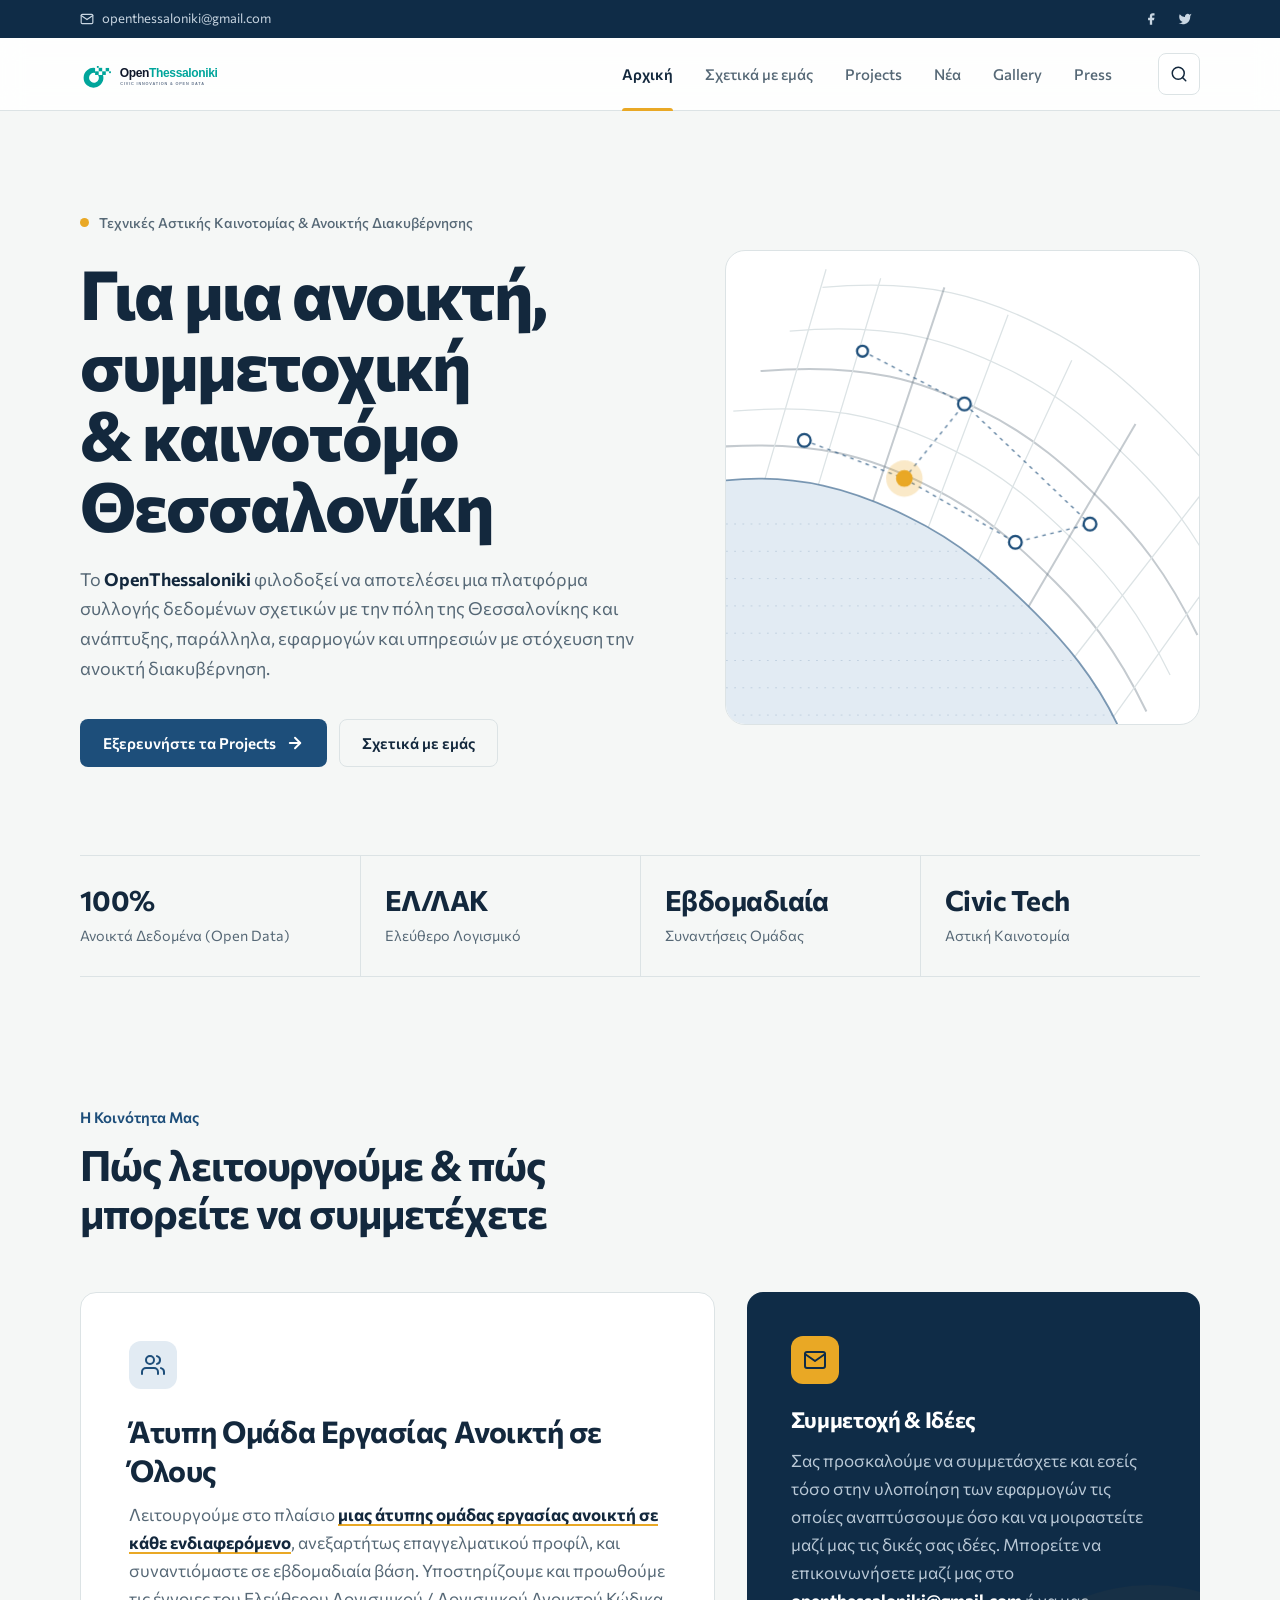
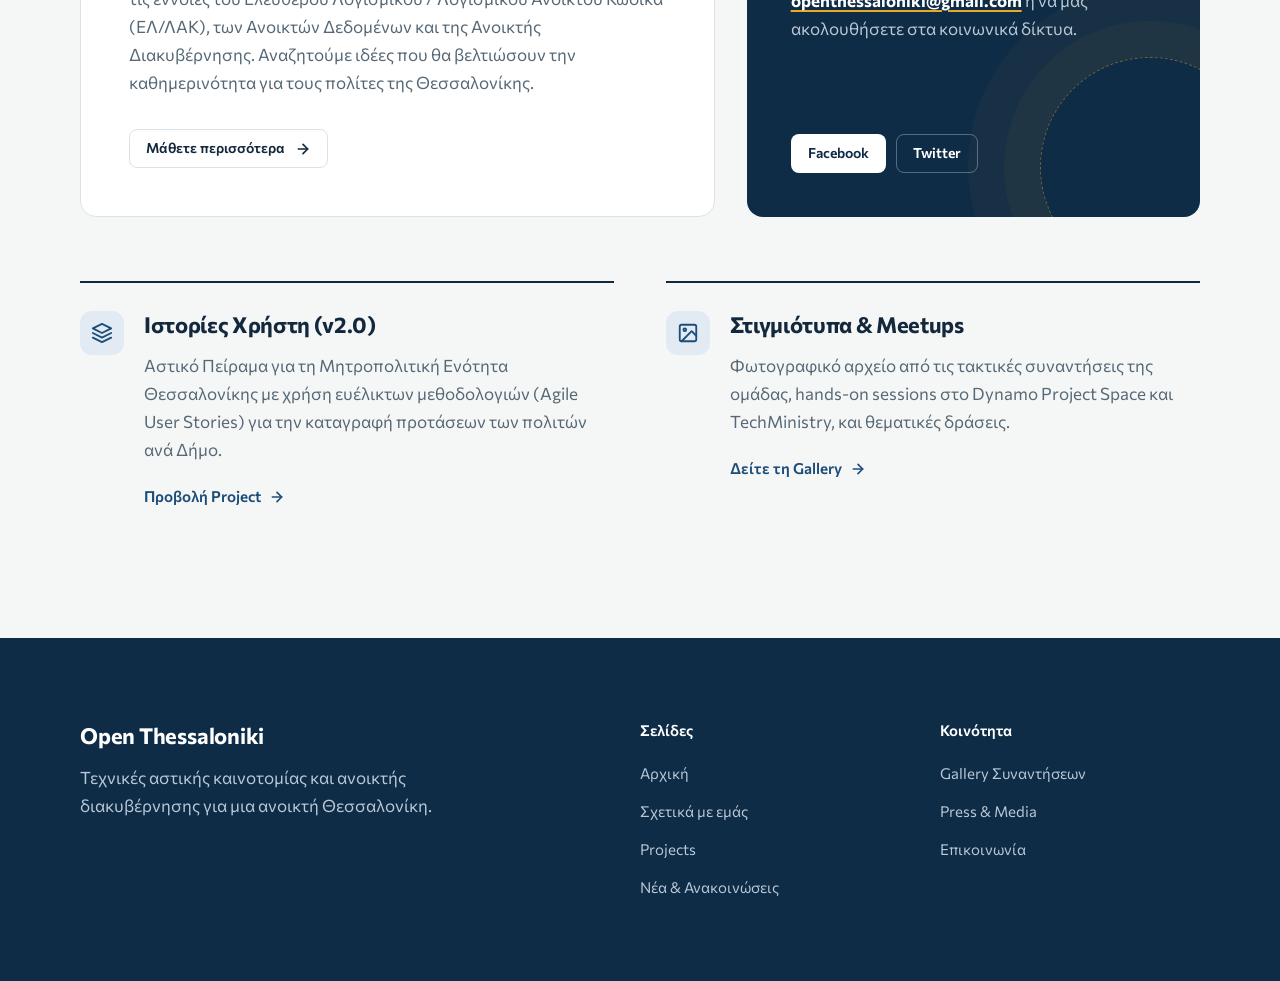
==== commit 96a83ba0: "feat: add base site structure, pages, and CSS styling" ====
--- a/index.html
+++ b/index.html
@@ -1,50 +1,73 @@
 <!DOCTYPE html>
 <html lang="el">
+
 <head>
   <meta charset="UTF-8">
   <meta name="viewport" content="width=device-width, initial-scale=1.0">
   <title>Open Thessaloniki – τεχνικές αστικής καινοτομίας και ανοικτής διακυβέρνησης για μια ανοικτή Θεσσαλονίκη</title>
-  <meta name="description" content="Το OpenThessaloniki είναι μια ανοικτή κοινότητα και πλατφόρμα συλλογής δεδομένων, ανοικτής διακυβέρνησης και αστικής καινοτομίας για τη Θεσσαλονίκη.">
+  <meta name="description"
+    content="Το OpenThessaloniki είναι μια ανοικτή κοινότητα και πλατφόρμα συλλογής δεδομένων, ανοικτής διακυβέρνησης και αστικής καινοτομίας για τη Θεσσαλονίκη.">
   <link rel="preconnect" href="https://fonts.googleapis.com">
   <link rel="preconnect" href="https://fonts.gstatic.com" crossorigin>
+  <link href="https://fonts.googleapis.com/css2?family=Commissioner:wght@300;400;500;600;700;800&display=swap"
+    rel="stylesheet">
   <link rel="stylesheet" href="css/style.css">
   <link rel="icon" type="image/svg+xml" href="assets/icon.svg">
 </head>
+
 <body>
 
   <!-- Top Announcement Bar -->
   <div class="top-announcement">
     <div class="container">
       <a href="mailto:openthessaloniki@gmail.com" class="top-email" title="Mail Us">
-        <svg width="14" height="14" viewBox="0 0 24 24" fill="none" stroke="currentColor" stroke-width="2" stroke-linecap="round" stroke-linejoin="round"><path d="M4 4h16c1.1 0 2 .9 2 2v12c0 1.1-.9 2-2 2H4c-1.1 0-2-.9-2-2V6c0-1.1.9-2 2-2z"></path><polyline points="22,6 12,13 2,6"></polyline></svg>
-        openthessaloniki@gmail.com
+        <svg width="14" height="14" viewBox="0 0 24 24" fill="none" stroke="currentColor" stroke-width="2"
+          stroke-linecap="round" stroke-linejoin="round" aria-hidden="true">
+          <path d="M4 4h16c1.1 0 2 .9 2 2v12c0 1.1-.9 2-2 2H4c-1.1 0-2-.9-2-2V6c0-1.1.9-2 2-2z"></path>
+          <polyline points="22,6 12,13 2,6"></polyline>
+        </svg>
+        <span class="top-email-text">openthessaloniki@gmail.com</span>
       </a>
       <div class="top-socials">
-        <a href="http://www.facebook.com/openthessaloniki" title="Open Thessaloniki on Facebook" target="_blank" rel="noopener noreferrer" aria-label="Facebook">
-          <svg width="13" height="13" viewBox="0 0 24 24" fill="currentColor"><path d="M18 2h-3a5 5 0 0 0-5 5v3H7v4h3v8h4v-8h3l1-4h-4V7a1 1 0 0 1 1-1h3z"/></svg>
+        <a href="http://www.facebook.com/openthessaloniki" title="Open Thessaloniki on Facebook" target="_blank"
+          rel="noopener noreferrer" aria-label="Facebook">
+          <svg width="14" height="14" viewBox="0 0 24 24" fill="currentColor" aria-hidden="true">
+            <path d="M18 2h-3a5 5 0 0 0-5 5v3H7v4h3v8h4v-8h3l1-4h-4V7a1 1 0 0 1 1-1h3z" />
+          </svg>
         </a>
-        <a href="https://twitter.com/openthessalonik" title="Open Thessaloniki on Twitter" target="_blank" rel="noopener noreferrer" aria-label="Twitter">
-          <svg width="13" height="13" viewBox="0 0 24 24" fill="currentColor"><path d="M23 3a10.9 10.9 0 0 1-3.14 1.53 4.48 4.48 0 0 0-7.86 3v1A10.66 10.66 0 0 1 3 4s-4 9 5 13a11.64 11.64 0 0 1-7 2c9 5 20 0 20-11.5a4.5 4.5 0 0 0-.08-.83A7.72 7.72 0 0 0 23 3z"/></svg>
+        <a href="https://twitter.com/openthessalonik" title="Open Thessaloniki on Twitter" target="_blank"
+          rel="noopener noreferrer" aria-label="Twitter">
+          <svg width="14" height="14" viewBox="0 0 24 24" fill="currentColor" aria-hidden="true">
+            <path
+              d="M23 3a10.9 10.9 0 0 1-3.14 1.53 4.48 4.48 0 0 0-7.86 3v1A10.66 10.66 0 0 1 3 4s-4 9 5 13a11.64 11.64 0 0 1-7 2c9 5 20 0 20-11.5a4.5 4.5 0 0 0-.08-.83A7.72 7.72 0 0 0 23 3z" />
+          </svg>
         </a>
       </div>
     </div>
   </div>
 
-  <!-- Floating Sticky Header -->
+  <!-- Sticky Header -->
   <header class="site-header">
     <div class="navbar-container">
       <a href="index.html" class="brand-wrapper" title="Open Thessaloniki">
-        <img src="assets/logo.svg" alt="Open Thessaloniki" class="brand-logo-img">
+        <img src="assets/logo.svg" alt="Open Thessaloniki" class="brand-logo-img"
+          onerror="this.style.display='none'; this.nextElementSibling.style.display='block';">
+        <span class="brand-fallback">Open <span>Thessaloniki</span></span>
       </a>
 
-      <button class="mobile-toggle-btn" aria-expanded="false" aria-label="Μενού πλοήγησης">
-        <svg width="18" height="18" viewBox="0 0 24 24" fill="none" stroke="currentColor" stroke-width="2" stroke-linecap="round" stroke-linejoin="round"><line x1="3" y1="12" x2="21" y2="12"></line><line x1="3" y1="6" x2="21" y2="6"></line><line x1="3" y1="18" x2="21" y2="18"></line></svg>
-        Μενού
+      <button class="mobile-toggle-btn" aria-expanded="false" aria-controls="main-nav" aria-label="Μενού πλοήγησης">
+        <svg width="18" height="18" viewBox="0 0 24 24" fill="none" stroke="currentColor" stroke-width="2"
+          stroke-linecap="round" stroke-linejoin="round" aria-hidden="true">
+          <line x1="3" y1="12" x2="21" y2="12"></line>
+          <line x1="3" y1="6" x2="21" y2="6"></line>
+          <line x1="3" y1="18" x2="21" y2="18"></line>
+        </svg>
+        <span class="mobile-toggle-label">Μενού</span>
       </button>
 
-      <nav aria-label="Κεντρική Πλοήγηση">
+      <nav id="main-nav" class="main-nav" aria-label="Κεντρική Πλοήγηση">
         <ul class="nav-links-list">
-          <li class="nav-item active"><a href="index.html">Αρχική</a></li>
+          <li class="nav-item active"><a href="index.html" aria-current="page">Αρχική</a></li>
           <li class="nav-item"><a href="about.html">Σχετικά με εμάς</a></li>
           <li class="nav-item"><a href="projects.html">Projects</a></li>
           <li class="nav-item"><a href="news.html">Νέα</a></li>
@@ -54,158 +77,307 @@
       </nav>
 
       <div class="nav-actions">
-        <button class="btn-icon search-toggle-btn" aria-label="Αναζήτηση">
-          <svg width="18" height="18" viewBox="0 0 24 24" fill="none" stroke="currentColor" stroke-width="2" stroke-linecap="round" stroke-linejoin="round"><circle cx="11" cy="11" r="8"></circle><line x1="21" y1="21" x2="16.65" y2="16.65"></line></svg>
+        <button class="btn-icon search-toggle-btn" aria-label="Αναζήτηση" aria-expanded="false"
+          aria-controls="search-panel">
+          <svg width="18" height="18" viewBox="0 0 24 24" fill="none" stroke="currentColor" stroke-width="2"
+            stroke-linecap="round" stroke-linejoin="round" aria-hidden="true">
+            <circle cx="11" cy="11" r="8"></circle>
+            <line x1="21" y1="21" x2="16.65" y2="16.65"></line>
+          </svg>
         </button>
-        <div class="search-modal">
-          <form class="search-form-wrap">
-            <div class="search-input-group">
-              <svg width="16" height="16" viewBox="0 0 24 24" fill="none" stroke="currentColor" stroke-width="2"><circle cx="11" cy="11" r="8"></circle><line x1="21" y1="21" x2="16.65" y2="16.65"></line></svg>
-              <input type="search" placeholder="Αναζήτηση στην ιστοσελίδα..." class="search-input-field" aria-label="Όρος αναζήτησης">
-              <button type="submit" class="btn-primary" style="padding: 6px 14px; font-size: 0.85rem;">Αναζήτηση</button>
-            </div>
-          </form>
-        </div>
+      </div>
+
+      <div class="search-modal" id="search-panel">
+        <form class="search-form-wrap" role="search">
+          <div class="search-input-group">
+            <svg width="16" height="16" viewBox="0 0 24 24" fill="none" stroke="currentColor" stroke-width="2"
+              aria-hidden="true">
+              <circle cx="11" cy="11" r="8"></circle>
+              <line x1="21" y1="21" x2="16.65" y2="16.65"></line>
+            </svg>
+            <input type="search" name="s" placeholder="Αναζήτηση στην ιστοσελίδα..." class="search-input-field"
+              aria-label="Όρος αναζήτησης">
+            <button type="submit" class="btn btn-primary btn-sm">Αναζήτηση</button>
+          </div>
+        </form>
       </div>
     </div>
   </header>
 
-  <!-- Hero Section -->
   <main>
+    <!-- Hero -->
     <section class="hero-section">
       <div class="container">
-        <div class="hero-badge">
-          <span class="hero-badge-pulse"></span>
-          <span>Τεχνικές Αστικής Καινοτομίας &amp; Ανοικτής Διακυβέρνησης</span>
-        </div>
-
-        <h1 class="hero-headline">
-          Για μια ανοικτή, συμμετοχική &amp; καινοτόμο <span class="hero-headline-gradient">Θεσσαλονίκη</span>
-        </h1>
-
-        <p class="hero-description">
-          Το <strong>OpenThessaloniki</strong> φιλοδοξεί να αποτελέσει μια πλατφόρμα συλλογής δεδομένων σχετικών με την πόλη της Θεσσαλονίκης και ανάπτυξης, παράλληλα, εφαρμογών και υπηρεσιών με στόχευση την ανοικτή διακυβέρνηση.
-        </p>
-
-        <div class="hero-cta-group">
-          <a href="projects.html" class="btn-primary">
-            Εξερευνήστε τα Projects
-            <svg width="18" height="18" viewBox="0 0 24 24" fill="none" stroke="currentColor" stroke-width="2.5" stroke-linecap="round" stroke-linejoin="round"><line x1="5" y1="12" x2="19" y2="12"></line><polyline points="12 5 19 12 12 19"></polyline></svg>
-          </a>
-          <a href="about.html" class="btn-secondary">
-            Σχετικά με εμάς
-          </a>
-        </div>
-
-        <!-- Metric Stat Pillars -->
-        <div class="stats-grid">
+        <div class="hero-layout">
+          <div>
+            <div class="hero-badge">
+              <span class="hero-badge-pulse" aria-hidden="true"></span>
+              <span>Τεχνικές Αστικής Καινοτομίας &amp; Ανοικτής Διακυβέρνησης</span>
+            </div>
+
+            <h1 class="hero-headline">
+              Για μια ανοικτή, συμμετοχική &amp; καινοτόμο Θεσσαλονίκη
+            </h1>
+
+            <p class="hero-description">
+              Το <strong>OpenThessaloniki</strong> φιλοδοξεί να αποτελέσει μια πλατφόρμα συλλογής δεδομένων σχετικών με
+              την πόλη της Θεσσαλονίκης και ανάπτυξης, παράλληλα, εφαρμογών και υπηρεσιών με στόχευση την ανοικτή
+              διακυβέρνηση.
+            </p>
+
+            <div class="hero-cta-group">
+              <a href="projects.html" class="btn btn-primary">
+                Εξερευνήστε τα Projects
+                <svg width="18" height="18" viewBox="0 0 24 24" fill="none" stroke="currentColor" stroke-width="2.5"
+                  stroke-linecap="round" stroke-linejoin="round" aria-hidden="true">
+                  <line x1="5" y1="12" x2="19" y2="12"></line>
+                  <polyline points="12 5 19 12 12 19"></polyline>
+                </svg>
+              </a>
+              <a href="about.html" class="btn btn-secondary">Σχετικά με εμάς</a>
+            </div>
+          </div>
+
+          <!-- Abstract map of the Thessaloniki waterfront: streets + data points -->
+          <div class="city-map" aria-hidden="true">
+            <svg viewBox="0 0 520 520" preserveAspectRatio="xMidYMid slice">
+              <defs>
+                <clipPath id="land">
+                  <path
+                    d="M0,0 H520 V520 H430 C405,468 372,430 340,398 C298,356 258,320 200,292 C140,262 78,244 0,252 Z" />
+                </clipPath>
+                <clipPath id="sea">
+                  <path d="M0,252 C78,244 140,262 200,292 C258,320 298,356 340,398 C372,430 405,468 430,520 H0 Z" />
+                </clipPath>
+              </defs>
+
+              <!-- Sea (Thermaikos) -->
+              <path class="map-sea"
+                d="M0,252 C78,244 140,262 200,292 C258,320 298,356 340,398 C372,430 405,468 430,520 H0 Z" />
+              <g clip-path="url(#sea)">
+                <line class="map-swell" x1="0" y1="300" x2="520" y2="300" />
+                <line class="map-swell" x1="0" y1="330" x2="520" y2="330" />
+                <line class="map-swell" x1="0" y1="360" x2="520" y2="360" />
+                <line class="map-swell" x1="0" y1="390" x2="520" y2="390" />
+                <line class="map-swell" x1="0" y1="420" x2="520" y2="420" />
+                <line class="map-swell" x1="0" y1="450" x2="520" y2="450" />
+                <line class="map-swell" x1="0" y1="480" x2="520" y2="480" />
+                <line class="map-swell" x1="0" y1="510" x2="520" y2="510" />
+              </g>
+
+              <!-- Street grid -->
+              <g clip-path="url(#land)">
+                <g>
+                  <path class="map-avenue" transform="translate(22,-34)"
+                    d="M-40,250 C78,240 140,262 200,292 C258,320 298,356 340,398 C372,430 405,468 440,540" />
+                  <path class="map-street" transform="translate(48,-74)"
+                    d="M-40,250 C78,240 140,262 200,292 C258,320 298,356 340,398 C372,430 405,468 440,540" />
+                  <path class="map-avenue" transform="translate(78,-118)"
+                    d="M-40,250 C78,240 140,262 200,292 C258,320 298,356 340,398 C372,430 405,468 440,540" />
+                  <path class="map-street" transform="translate(110,-162)"
+                    d="M-40,250 C78,240 140,262 200,292 C258,320 298,356 340,398 C372,430 405,468 440,540" />
+                  <path class="map-street" transform="translate(146,-210)"
+                    d="M-40,250 C78,240 140,262 200,292 C258,320 298,356 340,398 C372,430 405,468 440,540" />
+                </g>
+                <g>
+                  <line class="map-street" x1="40" y1="260" x2="110" y2="20" />
+                  <line class="map-street" x1="100" y1="262" x2="170" y2="30" />
+                  <line class="map-avenue" x1="160" y1="280" x2="240" y2="40" />
+                  <line class="map-street" x1="220" y1="310" x2="310" y2="70" />
+                  <line class="map-street" x1="275" y1="345" x2="380" y2="120" />
+                  <line class="map-avenue" x1="330" y1="395" x2="450" y2="190" />
+                  <line class="map-street" x1="380" y1="450" x2="520" y2="270" />
+                  <line class="map-street" x1="420" y1="520" x2="520" y2="380" />
+                </g>
+              </g>
+
+              <!-- Coastline -->
+              <path class="map-coast"
+                d="M0,252 C78,244 140,262 200,292 C258,320 298,356 340,398 C372,430 405,468 430,520" />
+
+              <!-- Data links -->
+              <g>
+                <path class="map-link" style="animation-delay:1.3s" d="M86,208 L196,250 L262,168" />
+                <path class="map-link" style="animation-delay:1.5s" d="M196,250 L318,320 L400,300" />
+                <path class="map-link" style="animation-delay:1.7s" d="M262,168 L400,300" />
+                <path class="map-link" style="animation-delay:1.9s" d="M150,110 L262,168" />
+              </g>
+
+              <!-- Data nodes -->
+              <g class="map-node-g" style="animation-delay:.3s">
+                <circle class="map-node" cx="86" cy="208" r="7" />
+              </g>
+              <g class="map-node-g" style="animation-delay:.5s">
+                <circle class="map-halo" cx="196" cy="250" r="20" />
+                <circle class="map-node hot" cx="196" cy="250" r="8" />
+              </g>
+              <g class="map-node-g" style="animation-delay:.7s">
+                <circle class="map-node" cx="262" cy="168" r="7" />
+              </g>
+              <g class="map-node-g" style="animation-delay:.9s">
+                <circle class="map-node" cx="318" cy="320" r="7" />
+              </g>
+              <g class="map-node-g" style="animation-delay:1.05s">
+                <circle class="map-node" cx="400" cy="300" r="7" />
+              </g>
+              <g class="map-node-g" style="animation-delay:1.15s">
+                <circle class="map-node" cx="150" cy="110" r="6" />
+              </g>
+            </svg>
+          </div>
+        </div>
+
+        <!-- Principles strip -->
+        <dl class="stats-grid">
           <div class="stat-card">
-            <div class="stat-number">100%</div>
-            <div class="stat-label">Ανοικτά Δεδομένα (Open Data)</div>
+            <dt class="stat-number">100%</dt>
+            <dd class="stat-label">Ανοικτά Δεδομένα (Open Data)</dd>
           </div>
           <div class="stat-card">
-            <div class="stat-number">ΕΛ/ΛΑΚ</div>
-            <div class="stat-label">Ελεύθερο Λογισμικό</div>
+            <dt class="stat-number">ΕΛ/ΛΑΚ</dt>
+            <dd class="stat-label">Ελεύθερο Λογισμικό</dd>
           </div>
           <div class="stat-card">
-            <div class="stat-number">Εβδομαδιαία</div>
-            <div class="stat-label">Συναντήσεις Ομάδας</div>
+            <dt class="stat-number">Εβδομαδιαία</dt>
+            <dd class="stat-label">Συναντήσεις Ομάδας</dd>
           </div>
           <div class="stat-card">
-            <div class="stat-number">Civic Tech</div>
-            <div class="stat-label">Αστική Καινοτομία</div>
-          </div>
-        </div>
+            <dt class="stat-number">Civic Tech</dt>
+            <dd class="stat-label">Αστική Καινοτομία</dd>
+          </div>
+        </dl>
       </div>
     </section>
 
-    <!-- Bento Grid Section with Core Information -->
-    <section class="container" style="margin-top: 20px;">
-      <div class="section-title-wrap">
-        <span class="section-badge">Η Κοινότητα Μας</span>
-        <h2 class="section-heading">Πώς λειτουργούμε &amp; πώς μπορείτε να συμμετέχετε</h2>
-      </div>
-
-      <div class="bento-grid">
-        <!-- Bento 1: Working Group Details -->
-        <div class="bento-card bento-col-8">
-          <div>
+    <!-- Community -->
+    <section class="community" aria-labelledby="community-heading">
+      <div class="container">
+        <div class="section-title-wrap">
+          <span class="section-badge">Η Κοινότητα Μας</span>
+          <h2 class="section-heading" id="community-heading">Πώς λειτουργούμε &amp; πώς μπορείτε να συμμετέχετε</h2>
+        </div>
+
+        <div class="community-top">
+          <!-- Working group -->
+          <article class="feature">
+            <div>
+              <div class="bento-icon">
+                <svg width="24" height="24" viewBox="0 0 24 24" fill="none" stroke="currentColor" stroke-width="2"
+                  stroke-linecap="round" stroke-linejoin="round" aria-hidden="true">
+                  <path d="M17 21v-2a4 4 0 0 0-4-4H5a4 4 0 0 0-4 4v2"></path>
+                  <circle cx="9" cy="7" r="4"></circle>
+                  <path d="M23 21v-2a4 4 0 0 0-3-3.87"></path>
+                  <path d="M16 3.13a4 4 0 0 1 0 7.75"></path>
+                </svg>
+              </div>
+              <h3 class="bento-title">Άτυπη Ομάδα Εργασίας Ανοικτή σε Όλους</h3>
+              <p class="bento-text">
+                Λειτουργούμε στο πλαίσιο <a href="about.html"><strong>μιας άτυπης ομάδας εργασίας ανοικτή σε κάθε
+                    ενδιαφερόμενο</strong></a>, ανεξαρτήτως επαγγελματικού προφίλ, και συναντιόμαστε σε εβδομαδιαία
+                βάση. Υποστηρίζουμε και προωθούμε τις έννοιες του Ελεύθερου Λογισμικού / Λογισμικού Ανοικτού Κώδικα
+                (ΕΛ/ΛΑΚ), των Ανοικτών Δεδομένων και της Ανοικτής Διακυβέρνησης. Αναζητούμε ιδέες που θα βελτιώσουν την
+                καθημερινότητα για τους πολίτες της Θεσσαλονίκης.
+              </p>
+            </div>
+            <div>
+              <a href="about.html" class="btn btn-secondary btn-sm">
+                Μάθετε περισσότερα
+                <svg width="16" height="16" viewBox="0 0 24 24" fill="none" stroke="currentColor" stroke-width="2.5"
+                  stroke-linecap="round" stroke-linejoin="round" aria-hidden="true">
+                  <line x1="5" y1="12" x2="19" y2="12"></line>
+                  <polyline points="12 5 19 12 12 19"></polyline>
+                </svg>
+              </a>
+            </div>
+          </article>
+
+          <!-- Contact / participation -->
+          <article class="contact-panel">
+            <div>
+              <div class="bento-icon">
+                <svg width="24" height="24" viewBox="0 0 24 24" fill="none" stroke="currentColor" stroke-width="2"
+                  stroke-linecap="round" stroke-linejoin="round" aria-hidden="true">
+                  <path d="M4 4h16c1.1 0 2 .9 2 2v12c0 1.1-.9 2-2 2H4c-1.1 0-2-.9-2-2V6c0-1.1.9-2 2-2z"></path>
+                  <polyline points="22,6 12,13 2,6"></polyline>
+                </svg>
+              </div>
+              <h3 class="bento-title">Συμμετοχή &amp; Ιδέες</h3>
+              <p class="bento-text">
+                Σας προσκαλούμε να συμμετάσχετε και εσείς τόσο στην υλοποίηση των εφαρμογών τις οποίες αναπτύσσουμε όσο
+                και να μοιραστείτε μαζί μας τις δικές σας ιδέες. Μπορείτε να επικοινωνήσετε μαζί μας στο <a
+                  href="mailto:openthessaloniki@gmail.com"><strong>openthessaloniki@gmail.com</strong></a> ή να μας
+                ακολουθήσετε στα κοινωνικά δίκτυα.
+              </p>
+            </div>
+            <div class="contact-actions">
+              <a href="https://www.facebook.com/openthessaloniki" target="_blank" rel="noopener noreferrer"
+                class="btn btn-primary btn-sm">Facebook</a>
+              <a href="https://twitter.com/openthessalonik" target="_blank" rel="noopener noreferrer"
+                class="btn btn-secondary btn-sm">Twitter</a>
+            </div>
+          </article>
+        </div>
+
+        <div class="community-leads">
+          <!-- Project -->
+          <article class="lead">
             <div class="bento-icon">
-              <svg width="24" height="24" viewBox="0 0 24 24" fill="none" stroke="currentColor" stroke-width="2" stroke-linecap="round" stroke-linejoin="round"><path d="M17 21v-2a4 4 0 0 0-4-4H5a4 4 0 0 0-4 4v2"></path><circle cx="9" cy="7" r="4"></circle><path d="M23 21v-2a4 4 0 0 0-3-3.87"></path><path d="M16 3.13a4 4 0 0 1 0 7.75"></path></svg>
-            </div>
-            <h3 class="bento-title">Άτυπη Ομάδα Εργασίας Ανοικτή σε Όλους</h3>
-            <p class="bento-text">
-              Λειτουργούμε στο πλαίσιο <a href="about.html"><strong>μιας άτυπης ομάδας εργασίας ανοικτή σε κάθε ενδιαφερόμενο</strong></a>, ανεξαρτήτως επαγγελματικού προφίλ, και συναντιόμαστε σε εβδομαδιαία βάση. Υποστηρίζουμε και προωθούμε τις έννοιες του Ελεύθερου Λογισμικού / Λογισμικού Ανοικτού Κώδικα (ΕΛ/ΛΑΚ), των Ανοικτών Δεδομένων και της Ανοικτής Διακυβέρνησης. Αναζητούμε ιδέες που θα βελτιώσουν την καθημερινότητα για τους πολίτες της Θεσσαλονίκης.
-            </p>
-          </div>
-          <div>
-            <a href="about.html" class="btn-secondary" style="display: inline-flex; padding: 10px 20px; font-size: 0.9rem;">
-              Μάθετε περισσότερα &rarr;
-            </a>
-          </div>
-        </div>
-
-        <!-- Bento 2: Direct Call to Action / Contact -->
-        <div class="bento-card bento-col-4" style="background: linear-gradient(145deg, #ffffff 0%, var(--teal-50) 100%); border-color: var(--teal-200);">
-          <div>
-            <div class="bento-icon" style="background: var(--teal-500); color: #ffffff;">
-              <svg width="24" height="24" viewBox="0 0 24 24" fill="none" stroke="currentColor" stroke-width="2" stroke-linecap="round" stroke-linejoin="round"><path d="M4 4h16c1.1 0 2 .9 2 2v12c0 1.1-.9 2-2 2H4c-1.1 0-2-.9-2-2V6c0-1.1.9-2 2-2z"></path><polyline points="22,6 12,13 2,6"></polyline></svg>
-            </div>
-            <h3 class="bento-title">Συμμετοχή &amp; Ιδέες</h3>
-            <p class="bento-text">
-              Σας προσκαλούμε να συμμετάσχετε και εσείς τόσο στην υλοποίηση των εφαρμογών τις οποίες αναπτύσσουμε όσο και να μοιραστείτε μαζί μας τις δικές σας ιδέες. Μπορείτε να επικοινωνήσετε μαζί μας στο <a href="mailto:openthessaloniki@gmail.com"><strong>openthessaloniki@gmail.com</strong></a> ή να μας ακολουθήσετε στα κοινωνικά δίκτυα.
-            </p>
-          </div>
-          <div style="display: flex; gap: 10px; margin-top: 12px;">
-            <a href="https://www.facebook.com/openthessaloniki" target="_blank" rel="noopener noreferrer" class="btn-primary" style="padding: 8px 16px; font-size: 0.85rem;">
-              Facebook
-            </a>
-            <a href="https://twitter.com/openthessalonik" target="_blank" rel="noopener noreferrer" class="btn-secondary" style="padding: 8px 16px; font-size: 0.85rem;">
-              Twitter
-            </a>
-          </div>
-        </div>
-
-        <!-- Bento 3: Projects Preview -->
-        <div class="bento-card bento-col-6">
-          <div>
+              <svg width="22" height="22" viewBox="0 0 24 24" fill="none" stroke="currentColor" stroke-width="2"
+                stroke-linecap="round" stroke-linejoin="round" aria-hidden="true">
+                <polygon points="12 2 2 7 12 12 22 7 12 2"></polygon>
+                <polyline points="2 17 12 22 22 17"></polyline>
+                <polyline points="2 12 12 17 22 12"></polyline>
+              </svg>
+            </div>
+            <div>
+              <h3 class="bento-title">Ιστορίες Χρήστη (v2.0)</h3>
+              <p class="bento-text">
+                Αστικό Πείραμα για τη Μητροπολιτική Ενότητα Θεσσαλονίκης με χρήση ευέλικτων μεθοδολογιών (Agile User
+                Stories) για την καταγραφή προτάσεων των πολιτών ανά Δήμο.
+              </p>
+              <a href="projects.html" class="text-link">
+                Προβολή Project
+                <svg width="16" height="16" viewBox="0 0 24 24" fill="none" stroke="currentColor" stroke-width="2.5"
+                  stroke-linecap="round" stroke-linejoin="round" aria-hidden="true">
+                  <line x1="5" y1="12" x2="19" y2="12"></line>
+                  <polyline points="12 5 19 12 12 19"></polyline>
+                </svg>
+              </a>
+            </div>
+          </article>
+
+          <!-- Gallery -->
+          <article class="lead">
             <div class="bento-icon">
-              <svg width="24" height="24" viewBox="0 0 24 24" fill="none" stroke="currentColor" stroke-width="2" stroke-linecap="round" stroke-linejoin="round"><polygon points="12 2 2 7 12 12 22 7 12 2"></polygon><polyline points="2 17 12 22 22 17"></polyline><polyline points="2 12 12 17 22 12"></polyline></svg>
-            </div>
-            <h3 class="bento-title">Ιστορίες Χρήστη (v2.0)</h3>
-            <p class="bento-text">
-              Αστικό Πείραμα για τη Μητροπολιτική Ενότητα Θεσσαλονίκης με χρήση ευέλικτων μεθοδολογιών (Agile User Stories) για την καταγραφή προτάσεων των πολιτών ανά Δήμο.
-            </p>
-          </div>
-          <div>
-            <a href="projects.html" class="btn-secondary" style="display: inline-flex; padding: 10px 20px; font-size: 0.9rem;">
-              Προβολή Project &rarr;
-            </a>
-          </div>
-        </div>
-
-        <!-- Bento 4: Gallery & Meetups -->
-        <div class="bento-card bento-col-6">
-          <div>
-            <div class="bento-icon">
-              <svg width="24" height="24" viewBox="0 0 24 24" fill="none" stroke="currentColor" stroke-width="2" stroke-linecap="round" stroke-linejoin="round"><rect x="3" y="3" width="18" height="18" rx="2" ry="2"></rect><circle cx="8.5" cy="8.5" r="1.5"></circle><polyline points="21 15 16 10 5 21"></polyline></svg>
-            </div>
-            <h3 class="bento-title">Στιγμιότυπα &amp; Meetups</h3>
-            <p class="bento-text">
-              Φωτογραφικό αρχείο από τις τακτικές συναντήσεις της ομάδας, hands-on sessions στο Dynamo Project Space και TechMinistry, και θεματικές δράσεις.
-            </p>
-          </div>
-          <div>
-            <a href="gallery.html" class="btn-secondary" style="display: inline-flex; padding: 10px 20px; font-size: 0.9rem;">
-              Δείτε τη Gallery &rarr;
-            </a>
-          </div>
+              <svg width="22" height="22" viewBox="0 0 24 24" fill="none" stroke="currentColor" stroke-width="2"
+                stroke-linecap="round" stroke-linejoin="round" aria-hidden="true">
+                <rect x="3" y="3" width="18" height="18" rx="2" ry="2"></rect>
+                <circle cx="8.5" cy="8.5" r="1.5"></circle>
+                <polyline points="21 15 16 10 5 21"></polyline>
+              </svg>
+            </div>
+            <div>
+              <h3 class="bento-title">Στιγμιότυπα &amp; Meetups</h3>
+              <p class="bento-text">
+                Φωτογραφικό αρχείο από τις τακτικές συναντήσεις της ομάδας, hands-on sessions στο Dynamo Project Space
+                και TechMinistry, και θεματικές δράσεις.
+              </p>
+              <a href="gallery.html" class="text-link">
+                Δείτε τη Gallery
+                <svg width="16" height="16" viewBox="0 0 24 24" fill="none" stroke="currentColor" stroke-width="2.5"
+                  stroke-linecap="round" stroke-linejoin="round" aria-hidden="true">
+                  <line x1="5" y1="12" x2="19" y2="12"></line>
+                  <polyline points="12 5 19 12 12 19"></polyline>
+                </svg>
+              </a>
+            </div>
+          </article>
         </div>
       </div>
     </section>
   </main>
 
-  <!-- Modern Footer -->
+  <!-- Footer -->
   <footer class="site-main-footer">
     <div class="container">
       <div class="footer-grid-top">
@@ -235,22 +407,17 @@
           </ul>
         </div>
       </div>
-
-      <div class="footer-bottom-legal">
-        <div>
-          // (ɔ)2026 | Ανάπτυξη: <a href="index.html">Ομάδα Open Thessaloniki</a> | Γραφιστική Επιμέλεια: <a href="https://www.behance.net/victwr" target="_blank" rel="noopener noreferrer">Βίκτωρ Γκουντάρας</a>
-        </div>
-        <div>
-          // Η ιστοσελίδα <a href="index.html">Open Thessaloniki</a> δημιουργήθηκε με το λογισμικό ανοικτού κώδικα <a href="https://www.wordpress.org" target="_blank" rel="noopener noreferrer">WordPress</a>
-        </div>
-      </div>
     </div>
   </footer>
 
   <button class="fab-back-to-top" aria-label="Επιστροφή στην κορυφή">
-    <svg width="22" height="22" viewBox="0 0 24 24" fill="none" stroke="currentColor" stroke-width="2.5" stroke-linecap="round" stroke-linejoin="round"><polyline points="18 15 12 9 6 15"></polyline></svg>
+    <svg width="22" height="22" viewBox="0 0 24 24" fill="none" stroke="currentColor" stroke-width="2.5"
+      stroke-linecap="round" stroke-linejoin="round" aria-hidden="true">
+      <polyline points="18 15 12 9 6 15"></polyline>
+    </svg>
   </button>
 
   <script src="js/main.js"></script>
 </body>
-</html>
+
+</html>
--- a/css/style.css
+++ b/css/style.css
@@ -1,1261 +1,2043 @@
-/* ==========================================================================
-   Open Thessaloniki - Ultra-Modern Civic Tech Design System (2026)
-   ========================================================================== */
-
-@import url('https://fonts.googleapis.com/css2?family=Outfit:wght@400;500;600;700;800;900&family=Plus+Jakarta+Sans:ital,wght@0,300;0,400;0,500;0,600;0,700;0,800;1,400;1,600&family=JetBrains+Mono:wght@400;600&display=swap');
-
+/* =========================================================
+   Open Thessaloniki — shared stylesheet
+   ========================================================= */
+
+/* ---------- Tokens ---------- */
 :root {
-  /* Brand Colors */
-  --teal-50: #f0fdfa;
-  --teal-100: #ccfbf1;
-  --teal-200: #99f6e4;
-  --teal-300: #5eead4;
-  --teal-400: #2dd4bf;
-  --teal-500: #00a59b;
-  --teal-600: #0d9488;
-  --teal-700: #0f766e;
-  --teal-800: #115e59;
-  --teal-900: #134e4a;
-  --teal-accent: #00f2fe;
-
-  --cyan-400: #22d3ee;
-  --cyan-500: #06b6d4;
-  --blue-600: #2563eb;
-  --indigo-600: #4f46e5;
-
-  /* Neutral Slate Palette */
-  --slate-50: #f8fafc;
-  --slate-100: #f1f5f9;
-  --slate-200: #e2e8f0;
-  --slate-300: #cbd5e1;
-  --slate-400: #94a3b8;
-  --slate-500: #64748b;
-  --slate-600: #475569;
-  --slate-700: #334155;
-  --slate-800: #1e293b;
-  --slate-900: #0f172a;
-  --slate-950: #020617;
-
-  /* Theme Tokens */
-  --bg-page: #f8fafc;
-  --bg-surface: #ffffff;
-  --bg-surface-glass: rgba(255, 255, 255, 0.85);
-  --bg-surface-alt: #f1f5f9;
-  --text-title: #0f172a;
-  --text-body: #334155;
-  --text-muted: #64748b;
-  --text-subtle: #94a3b8;
-
-  --border-subtle: rgba(226, 232, 240, 0.8);
-  --border-glass: rgba(255, 255, 255, 0.4);
-  --border-focus: var(--teal-500);
-
-  /* Gradients */
-  --gradient-brand: linear-gradient(135deg, #00a59b 0%, #06b6d4 100%);
-  --gradient-brand-glow: linear-gradient(135deg, rgba(0, 165, 155, 0.15) 0%, rgba(6, 182, 212, 0.15) 100%);
-  --gradient-dark: linear-gradient(180deg, #0f172a 0%, #020617 100%);
-  --gradient-hero: radial-gradient(circle at 50% 0%, rgba(0, 165, 155, 0.12) 0%, rgba(6, 182, 212, 0.05) 45%, transparent 70%);
-
-  /* Shadows */
-  --shadow-sm: 0 1px 2px 0 rgba(0, 0, 0, 0.05);
-  --shadow-md: 0 4px 6px -1px rgba(0, 0, 0, 0.07), 0 2px 4px -2px rgba(0, 0, 0, 0.05);
-  --shadow-lg: 0 10px 15px -3px rgba(0, 0, 0, 0.08), 0 4px 6px -4px rgba(0, 0, 0, 0.03);
-  --shadow-xl: 0 20px 25px -5px rgba(0, 0, 0, 0.08), 0 8px 10px -6px rgba(0, 0, 0, 0.03);
-  --shadow-glow: 0 0 25px rgba(0, 165, 155, 0.25);
-  --shadow-card: 0 1px 3px rgba(0, 0, 0, 0.05), 0 20px 25px -5px rgba(15, 23, 42, 0.04);
-
-  /* Typography */
-  --font-display: 'Outfit', -apple-system, BlinkMacSystemFont, sans-serif;
-  --font-sans: 'Plus Jakarta Sans', -apple-system, BlinkMacSystemFont, sans-serif;
-  --font-mono: 'JetBrains Mono', monospace;
-
-  /* Layout */
-  --radius-xs: 4px;
-  --radius-sm: 8px;
-  --radius-md: 14px;
-  --radius-lg: 20px;
-  --radius-xl: 28px;
-  --radius-full: 9999px;
-  --container-max: 1200px;
-  --transition-fast: 0.15s ease;
-  --transition-smooth: 0.3s cubic-bezier(0.16, 1, 0.3, 1);
-}
-
-/* Base Setup */
-*, *::before, *::after {
+  --paper: #F5F7F6;
+  --surface: #FFFFFF;
+  --ink: #13283D;
+  --muted: #566876;
+  --line: #DCE3E5;
+  --sea: #1D4E7A;
+  --sea-deep: #0F2C47;
+  --sea-tint: #E2EBF3;
+  --signal: #E9A825;
+  --btn-bg: #1D4E7A;
+  --btn-fg: #FFFFFF;
+  --btn-bg-hover: #163E62;
+  --focus: #E9A825;
+
+  --font: "Commissioner", "Segoe UI", "Helvetica Neue", Arial, sans-serif;
+  --wrap: 1200px;
+  --gutter: clamp(20px, 4vw, 40px);
+  --header-h: 72px;
+}
+
+@media (prefers-color-scheme: dark) {
+  :root {
+    color-scheme: dark;
+    --paper: #0C1520;
+    --surface: #122030;
+    --ink: #E6ECF1;
+    --muted: #9BACB9;
+    --line: #22364B;
+    --sea: #8BBCE6;
+    --sea-deep: #0A1825;
+    --sea-tint: #10263B;
+    --signal: #F2B840;
+    --btn-bg: #8BBCE6;
+    --btn-fg: #0C1520;
+    --btn-bg-hover: #A6CDEE;
+  }
+}
+
+/* ---------- Base ---------- */
+*,
+*::before,
+*::after {
   box-sizing: border-box;
-  margin: 0;
-  padding: 0;
 }
 
 html {
   scroll-behavior: smooth;
-  font-size: 16px;
-  -webkit-text-size-adjust: 100%;
+  scroll-padding-top: calc(var(--header-h) + 16px);
 }
 
 body {
-  font-family: var(--font-sans);
-  background-color: var(--bg-page);
-  color: var(--text-body);
-  line-height: 1.7;
-  overflow-x: hidden;
-  position: relative;
-  background-image: 
-    radial-gradient(at 100% 0%, rgba(0, 165, 155, 0.06) 0px, transparent 50%),
-    radial-gradient(at 0% 50%, rgba(6, 182, 212, 0.05) 0px, transparent 50%),
-    linear-gradient(to right, rgba(226, 232, 240, 0.4) 1px, transparent 1px),
-    linear-gradient(to bottom, rgba(226, 232, 240, 0.4) 1px, transparent 1px);
-  background-size: 100% 100%, 100% 100%, 48px 48px, 48px 48px;
-  background-position: 0 0, 0 0, -1px -1px, -1px -1px;
+  margin: 0;
+  font-family: var(--font);
+  font-size: 1.0625rem;
+  line-height: 1.65;
+  color: var(--ink);
+  background: var(--paper);
+  -webkit-font-smoothing: antialiased;
+}
+
+img,
+svg {
+  display: block;
+  max-width: 100%;
 }
 
 a {
-  color: var(--teal-600);
-  text-decoration: none;
-  transition: color var(--transition-fast), transform var(--transition-fast);
-}
-
-a:hover {
-  color: var(--teal-700);
-}
-
-img {
-  max-width: 100%;
-  height: auto;
-  display: block;
-}
-
-/* Containers */
+  color: inherit;
+}
+
+:focus-visible {
+  outline: 3px solid var(--focus);
+  outline-offset: 3px;
+  border-radius: 4px;
+}
+
 .container {
   width: 100%;
-  max-width: var(--container-max);
-  margin-left: auto;
-  margin-right: auto;
-  padding-left: 24px;
-  padding-right: 24px;
-}
-
-@media (max-width: 640px) {
-  .container {
-    padding-left: 16px;
-    padding-right: 16px;
-  }
-}
-
-/* ==========================================================================
-   Header & Floating Navigation Bar
-   ========================================================================== */
-
+  max-width: var(--wrap);
+  margin: 0 auto;
+  padding: 0 var(--gutter);
+}
+
+/* ---------- Buttons & links ---------- */
+.btn {
+  display: inline-flex;
+  align-items: center;
+  gap: 10px;
+  font: 600 0.95rem/1.2 var(--font);
+  padding: 14px 22px;
+  border-radius: 8px;
+  text-decoration: none;
+  cursor: pointer;
+  border: 1.5px solid transparent;
+  transition: background-color .15s, border-color .15s, color .15s;
+}
+
+.btn-primary {
+  background: var(--btn-bg);
+  color: var(--btn-fg);
+}
+
+.btn-primary:hover {
+  background: var(--btn-bg-hover);
+}
+
+.btn-secondary {
+  background: transparent;
+  color: var(--ink);
+  border-color: var(--line);
+}
+
+.btn-secondary:hover {
+  border-color: var(--ink);
+}
+
+.btn-sm {
+  padding: 10px 16px;
+  font-size: 0.875rem;
+}
+
+.text-link {
+  display: inline-flex;
+  align-items: center;
+  gap: 8px;
+  font-weight: 600;
+  font-size: 0.95rem;
+  color: var(--sea);
+  text-decoration: none;
+}
+
+.text-link svg {
+  transition: transform .2s;
+}
+
+.text-link:hover svg {
+  transform: translateX(3px);
+}
+
+.text-link:hover {
+  text-decoration: underline;
+  text-underline-offset: 4px;
+}
+
+.prose a:not(.btn) {
+  color: var(--ink);
+  text-decoration-color: var(--signal);
+  text-decoration-thickness: 2px;
+  text-underline-offset: 3px;
+}
+
+.prose a:not(.btn):hover {
+  color: var(--sea);
+}
+
+/* ---------- Top bar ---------- */
 .top-announcement {
-  background: var(--slate-900);
-  color: var(--slate-300);
-  font-size: 0.825rem;
-  padding: 8px 0;
-  border-bottom: 1px solid rgba(255, 255, 255, 0.08);
+  background: var(--sea-deep);
+  color: #C9D6E2;
+  font-size: 0.8125rem;
 }
 
 .top-announcement .container {
   display: flex;
   justify-content: space-between;
   align-items: center;
+  min-height: 38px;
 }
 
 .top-email {
   display: inline-flex;
   align-items: center;
   gap: 8px;
-  color: var(--slate-300);
-  font-weight: 500;
+  text-decoration: none;
 }
 
 .top-email:hover {
-  color: var(--teal-400);
+  color: #fff;
 }
 
 .top-socials {
   display: flex;
-  align-items: center;
-  gap: 10px;
+  gap: 4px;
 }
 
 .top-socials a {
-  display: inline-flex;
-  align-items: center;
-  justify-content: center;
-  width: 26px;
-  height: 26px;
-  border-radius: var(--radius-full);
-  background: rgba(255, 255, 255, 0.08);
-  color: var(--slate-300);
-  transition: var(--transition-fast);
+  display: grid;
+  place-items: center;
+  width: 30px;
+  height: 30px;
+  border-radius: 6px;
 }
 
 .top-socials a:hover {
-  background: var(--teal-500);
-  color: #ffffff;
-  transform: translateY(-2px);
-}
-
-/* Floating Sticky Header */
+  background: rgba(255, 255, 255, .1);
+  color: #fff;
+}
+
+/* ---------- Header ---------- */
 .site-header {
   position: sticky;
-  top: 16px;
-  z-index: 100;
-  padding: 0 16px;
-  margin-top: 12px;
-  margin-bottom: 24px;
-}
-
-@media (max-width: 768px) {
-  .site-header {
-    top: 8px;
-    padding: 0 8px;
-    margin-top: 8px;
-  }
+  top: 0;
+  z-index: 50;
+  background: color-mix(in srgb, var(--surface) 88%, transparent);
+  backdrop-filter: saturate(160%) blur(12px);
+  -webkit-backdrop-filter: saturate(160%) blur(12px);
+  border-bottom: 1px solid var(--line);
 }
 
 .navbar-container {
-  background: rgba(255, 255, 255, 0.88);
-  backdrop-filter: blur(16px);
-  -webkit-backdrop-filter: blur(16px);
-  border: 1px solid var(--border-subtle);
-  box-shadow: var(--shadow-lg);
-  border-radius: var(--radius-xl);
-  padding: 10px 20px;
+  max-width: var(--wrap);
+  margin: 0 auto;
+  padding: 0 var(--gutter);
   display: flex;
   align-items: center;
-  justify-content: space-between;
-  max-width: var(--container-max);
-  margin: 0 auto;
-  transition: var(--transition-smooth);
+  gap: 32px;
+  height: var(--header-h);
+  position: relative;
 }
 
 .brand-wrapper {
   display: flex;
   align-items: center;
-  gap: 12px;
+  gap: 10px;
   text-decoration: none;
+  min-width: 0;
+  flex-shrink: 1;
 }
 
 .brand-logo-img {
-  height: 42px;
+  height: 38px;
   width: auto;
-}
-
-/* Nav Links */
+  max-width: min(240px, 52vw);
+  object-fit: contain;
+  object-position: left center;
+}
+
+.brand-fallback {
+  display: none;
+  font-weight: 800;
+  font-size: 1.125rem;
+  letter-spacing: -0.01em;
+}
+
+.brand-fallback span {
+  font-weight: 400;
+}
+
+.main-nav {
+  margin-left: auto;
+}
+
 .nav-links-list {
   display: flex;
-  align-items: center;
-  gap: 6px;
+  gap: 4px;
   list-style: none;
+  margin: 0;
+  padding: 0;
 }
 
 .nav-item a {
-  display: inline-flex;
-  align-items: center;
-  padding: 8px 16px;
-  font-size: 0.925rem;
+  display: block;
+  position: relative;
+  padding: 10px 14px;
+  border-radius: 6px;
+  font-size: 0.9375rem;
+  font-weight: 500;
+  color: var(--muted);
+  text-decoration: none;
+}
+
+.nav-item a:hover {
+  color: var(--ink);
+  background: var(--sea-tint);
+}
+
+.nav-item.active a {
+  color: var(--ink);
   font-weight: 600;
-  color: var(--slate-700);
-  border-radius: var(--radius-full);
-  transition: var(--transition-fast);
-  text-decoration: none;
-}
-
-.nav-item a:hover {
-  color: var(--teal-600);
-  background: var(--teal-50);
-}
-
-.nav-item.active a {
-  background: var(--gradient-brand);
-  color: #ffffff;
-  box-shadow: 0 4px 12px rgba(0, 165, 155, 0.3);
-}
-
-/* Nav Action Buttons */
+}
+
+.nav-item.active a::after {
+  content: "";
+  position: absolute;
+  left: 14px;
+  right: 14px;
+  bottom: -15px;
+  height: 3px;
+  border-radius: 3px 3px 0 0;
+  background: var(--signal);
+}
+
 .nav-actions {
   display: flex;
   align-items: center;
-  gap: 8px;
+  flex-shrink: 0;
 }
 
 .btn-icon {
-  width: 40px;
-  height: 40px;
-  border-radius: var(--radius-full);
-  border: 1px solid var(--slate-200);
-  background: #ffffff;
-  color: var(--slate-700);
-  display: inline-flex;
-  align-items: center;
-  justify-content: center;
+  display: grid;
+  place-items: center;
+  width: 42px;
+  height: 42px;
+  border-radius: 8px;
+  border: 1px solid var(--line);
+  background: var(--surface);
+  color: var(--ink);
   cursor: pointer;
-  transition: var(--transition-fast);
 }
 
 .btn-icon:hover {
-  border-color: var(--teal-500);
-  color: var(--teal-600);
-  background: var(--teal-50);
-}
-
-/* Mobile Nav Toggle */
+  border-color: var(--ink);
+}
+
 .mobile-toggle-btn {
   display: none;
-  background: var(--slate-100);
-  border: 1px solid var(--slate-200);
-  padding: 8px 14px;
-  border-radius: var(--radius-full);
-  font-weight: 600;
-  font-size: 0.875rem;
-  color: var(--slate-800);
+  margin-left: auto;
+  align-items: center;
+  gap: 8px;
+  font: 600 0.9rem var(--font);
+  color: var(--ink);
+  background: var(--surface);
+  border: 1px solid var(--line);
+  padding: 10px 14px;
+  border-radius: 8px;
   cursor: pointer;
-  align-items: center;
-  gap: 6px;
-}
-
-@media (max-width: 900px) {
-  .mobile-toggle-btn {
-    display: inline-flex;
-  }
-
-  .nav-links-list {
-    display: none;
-    position: absolute;
-    top: calc(100% + 8px);
-    left: 16px;
-    right: 16px;
-    background: rgba(255, 255, 255, 0.98);
-    backdrop-filter: blur(20px);
-    border: 1px solid var(--border-subtle);
-    border-radius: var(--radius-lg);
-    box-shadow: var(--shadow-xl);
-    flex-direction: column;
-    padding: 16px;
-    gap: 8px;
-    z-index: 150;
-  }
-
-  .nav-links-list.is-open {
-    display: flex;
-  }
-
-  .nav-item {
-    width: 100%;
-  }
-
-  .nav-item a {
-    width: 100%;
-    padding: 12px 18px;
-    border-radius: var(--radius-md);
-  }
-}
-
-/* Search Dropdown Modal */
+  flex-shrink: 0;
+  white-space: nowrap;
+}
+
+/* Search panel */
 .search-modal {
   position: absolute;
-  top: calc(100% + 12px);
-  right: 16px;
-  width: min(420px, calc(100vw - 32px));
-  background: #ffffff;
-  border: 1px solid var(--slate-200);
-  border-radius: var(--radius-lg);
-  box-shadow: var(--shadow-xl);
-  padding: 16px;
-  z-index: 200;
+  top: calc(100% + 1px);
+  right: var(--gutter);
+  width: min(520px, calc(100vw - 2 * var(--gutter)));
+  background: var(--surface);
+  border: 1px solid var(--line);
+  border-radius: 12px;
+  box-shadow: 0 18px 40px -18px rgba(15, 44, 71, .35);
+  padding: 10px;
   opacity: 0;
   visibility: hidden;
-  transform: translateY(-8px);
-  transition: var(--transition-smooth);
-}
-
-.search-modal.is-active {
+  transform: translateY(-6px);
+  transition: opacity .18s, transform .18s, visibility .18s;
+}
+
+.search-modal.open {
   opacity: 1;
   visibility: visible;
-  transform: translateY(0);
+  transform: none;
 }
 
 .search-input-group {
   display: flex;
   align-items: center;
-  background: var(--slate-50);
-  border: 1px solid var(--slate-200);
-  border-radius: var(--radius-md);
-  padding: 6px 12px;
-  gap: 8px;
-}
-
-.search-input-group:focus-within {
-  border-color: var(--teal-500);
-  box-shadow: 0 0 0 3px rgba(0, 165, 155, 0.15);
-  background: #ffffff;
+  gap: 10px;
+  padding-left: 10px;
+  color: var(--muted);
 }
 
 .search-input-field {
   flex: 1;
-  border: none;
+  min-width: 0;
+  border: 0;
   background: transparent;
-  padding: 8px 0;
-  font-size: 0.95rem;
-  font-family: inherit;
+  font: 400 1rem var(--font);
+  color: var(--ink);
+  padding: 10px 0;
+}
+
+.search-input-field:focus {
   outline: none;
 }
 
-/* ==========================================================================
-   Hero Section
-   ========================================================================== */
-
+.search-form-wrap:focus-within {
+  outline: 2px solid var(--sea);
+  outline-offset: 6px;
+  border-radius: 6px;
+}
+
+/* ---------- Shared icon tile ---------- */
+.bento-icon {
+  display: grid;
+  place-items: center;
+  width: 48px;
+  height: 48px;
+  flex-shrink: 0;
+  border-radius: 12px;
+  background: var(--sea-tint);
+  color: var(--sea);
+  margin-bottom: 22px;
+}
+
+.bento-title {
+  margin: 0 0 12px;
+  font-size: 1.375rem;
+  line-height: 1.3;
+  font-weight: 700;
+  letter-spacing: -0.015em;
+}
+
+.bento-text {
+  margin: 0;
+  color: var(--muted);
+  max-width: 62ch;
+}
+
+.bento-text a {
+  color: var(--ink);
+  text-decoration-color: var(--signal);
+  text-decoration-thickness: 2px;
+  text-underline-offset: 3px;
+}
+
+.bento-text a:hover {
+  color: var(--sea);
+}
+
+/* =========================================================
+   HOME
+   ========================================================= */
 .hero-section {
-  position: relative;
-  padding: 48px 0 64px;
-  text-align: center;
+  padding: clamp(48px, 8vw, 96px) 0 0;
+  overflow: hidden;
+}
+
+.hero-layout {
+  display: grid;
+  grid-template-columns: minmax(0, 1.1fr) minmax(0, 0.9fr);
+  gap: clamp(32px, 5vw, 72px);
+  align-items: center;
 }
 
 .hero-badge {
   display: inline-flex;
   align-items: center;
-  gap: 8px;
-  padding: 6px 16px;
-  background: var(--teal-50);
-  border: 1px solid var(--teal-200);
-  border-radius: var(--radius-full);
-  color: var(--teal-800);
-  font-size: 0.85rem;
-  font-weight: 700;
-  letter-spacing: 0.5px;
-  text-transform: uppercase;
+  gap: 10px;
+  font-size: 0.875rem;
+  font-weight: 500;
+  color: var(--muted);
   margin-bottom: 24px;
-  box-shadow: 0 2px 8px rgba(0, 165, 155, 0.1);
 }
 
 .hero-badge-pulse {
-  width: 8px;
-  height: 8px;
+  width: 9px;
+  height: 9px;
   border-radius: 50%;
-  background: var(--teal-500);
-  box-shadow: 0 0 0 0 rgba(0, 165, 155, 0.7);
-  animation: pulseGlow 2s infinite;
-}
-
-@keyframes pulseGlow {
-  0% { transform: scale(0.95); box-shadow: 0 0 0 0 rgba(0, 165, 155, 0.7); }
-  70% { transform: scale(1); box-shadow: 0 0 0 8px rgba(0, 165, 155, 0); }
-  100% { transform: scale(0.95); box-shadow: 0 0 0 0 rgba(0, 165, 155, 0); }
+  background: var(--signal);
+  animation: pulse 2.4s ease-out infinite;
+}
+
+@keyframes pulse {
+  0% {
+    box-shadow: 0 0 0 0 color-mix(in srgb, var(--signal) 55%, transparent);
+  }
+
+  70%,
+  100% {
+    box-shadow: 0 0 0 10px transparent;
+  }
 }
 
 .hero-headline {
-  font-family: var(--font-display);
-  font-size: clamp(2rem, 4.5vw, 3.4rem);
-  font-weight: 800;
-  line-height: 1.2;
-  color: var(--slate-900);
-  max-width: 860px;
-  margin: 0 auto 20px;
-  letter-spacing: -0.02em;
-}
-
-.hero-headline-gradient {
-  background: var(--gradient-brand);
-  -webkit-background-clip: text;
-  -webkit-text-fill-color: transparent;
+  margin: 0 0 24px;
+  font-size: clamp(2.4rem, 5.4vw, 4.25rem);
+  line-height: 1.04;
+  font-weight: 750;
+  letter-spacing: -0.03em;
+  text-wrap: balance;
 }
 
 .hero-description {
-  font-size: clamp(1.05rem, 2vw, 1.25rem);
-  color: var(--slate-600);
-  max-width: 780px;
-  margin: 0 auto 36px;
-  line-height: 1.8;
+  margin: 0 0 36px;
+  max-width: 34em;
+  font-size: clamp(1.0625rem, 1.4vw, 1.1875rem);
+  color: var(--muted);
+}
+
+.hero-description strong {
+  color: var(--ink);
+  font-weight: 650;
 }
 
 .hero-cta-group {
   display: flex;
-  align-items: center;
-  justify-content: center;
   flex-wrap: wrap;
-  gap: 16px;
-  margin-bottom: 54px;
-}
-
-/* Buttons */
-.btn-primary {
-  display: inline-flex;
-  align-items: center;
-  gap: 10px;
-  background: var(--gradient-brand);
-  color: #ffffff !important;
+  gap: 12px;
+}
+
+/* City map */
+.city-map {
+  position: relative;
+  aspect-ratio: 1 / 1;
+  border-radius: 20px;
+  overflow: hidden;
+  background: var(--surface);
+  border: 1px solid var(--line);
+}
+
+.city-map svg {
+  width: 100%;
+  height: 100%;
+}
+
+.map-sea {
+  fill: var(--sea-tint);
+}
+
+.map-swell {
+  stroke: var(--sea);
+  stroke-opacity: .18;
+  stroke-width: 1;
+  stroke-dasharray: 2 7;
+  fill: none;
+}
+
+.map-coast {
+  stroke: var(--sea);
+  stroke-opacity: .55;
+  stroke-width: 2;
+  fill: none;
+}
+
+.map-street {
+  stroke: var(--line);
+  stroke-width: 1.4;
+  fill: none;
+}
+
+.map-avenue {
+  stroke: var(--muted);
+  stroke-opacity: .35;
+  stroke-width: 2.2;
+  fill: none;
+}
+
+.map-link {
+  stroke: var(--sea);
+  stroke-width: 1.5;
+  fill: none;
+  stroke-dasharray: 4 5;
+  opacity: 0;
+  animation: mapFade .6s ease forwards;
+}
+
+.map-node {
+  fill: var(--surface);
+  stroke: var(--sea);
+  stroke-width: 2.5;
+}
+
+.map-node.hot {
+  fill: var(--signal);
+  stroke: var(--signal);
+}
+
+.map-node-g {
+  opacity: 0;
+  transform-box: fill-box;
+  transform-origin: center;
+  animation: pop .45s cubic-bezier(.3, 1.6, .5, 1) forwards;
+}
+
+.map-halo {
+  fill: var(--signal);
+  opacity: .25;
+}
+
+@keyframes pop {
+  from {
+    opacity: 0;
+    transform: scale(.2);
+  }
+
+  to {
+    opacity: 1;
+    transform: scale(1);
+  }
+}
+
+@keyframes mapFade {
+  to {
+    opacity: .7;
+  }
+}
+
+/* Stats strip */
+.stats-grid {
+  display: grid;
+  grid-template-columns: repeat(4, 1fr);
+  margin: clamp(48px, 7vw, 88px) 0 0;
+  padding: 0;
+  border-top: 1px solid var(--line);
+  border-bottom: 1px solid var(--line);
+}
+
+.stat-card {
+  padding: 28px 24px 28px 0;
+}
+
+.stat-card+.stat-card {
+  padding-left: 24px;
+  border-left: 1px solid var(--line);
+}
+
+.stat-number {
+  font-size: clamp(1.35rem, 2.2vw, 1.75rem);
   font-weight: 700;
-  font-size: 1rem;
-  padding: 14px 28px;
-  border-radius: var(--radius-full);
-  border: none;
-  cursor: pointer;
-  box-shadow: 0 6px 20px rgba(0, 165, 155, 0.35);
-  transition: var(--transition-smooth);
-  text-decoration: none;
-}
-
-.btn-primary:hover {
-  transform: translateY(-2px);
-  box-shadow: 0 8px 25px rgba(0, 165, 155, 0.45);
-}
-
-.btn-secondary {
-  display: inline-flex;
-  align-items: center;
-  gap: 10px;
-  background: #ffffff;
-  color: var(--slate-800) !important;
+  letter-spacing: -0.02em;
+  line-height: 1.2;
+  margin: 0;
+}
+
+.stat-label {
+  font-size: 0.9rem;
+  color: var(--muted);
+  margin: 6px 0 0;
+}
+
+/* Community */
+.community {
+  padding: clamp(72px, 10vw, 128px) 0;
+}
+
+.section-title-wrap {
+  max-width: 720px;
+  margin-bottom: clamp(36px, 5vw, 56px);
+}
+
+.section-badge {
+  display: block;
+  font-size: 0.9375rem;
   font-weight: 600;
-  font-size: 1rem;
-  padding: 14px 26px;
-  border-radius: var(--radius-full);
-  border: 1px solid var(--slate-200);
-  box-shadow: var(--shadow-sm);
-  transition: var(--transition-smooth);
-  text-decoration: none;
-}
-
-.btn-secondary:hover {
-  border-color: var(--teal-400);
-  background: var(--teal-50);
-  color: var(--teal-700) !important;
-  transform: translateY(-2px);
-}
-
-/* Metric / Stat Pillars */
-.stats-grid {
-  display: grid;
-  grid-template-columns: repeat(auto-fit, minmax(200px, 1fr));
-  gap: 20px;
-  max-width: 960px;
-  margin: 0 auto;
-}
-
-.stat-card {
-  background: #ffffff;
-  border: 1px solid var(--border-subtle);
-  border-radius: var(--radius-lg);
-  padding: 24px 20px;
-  box-shadow: var(--shadow-card);
-  text-align: center;
-  transition: var(--transition-smooth);
-}
-
-.stat-card:hover {
-  transform: translateY(-4px);
-  border-color: var(--teal-300);
-  box-shadow: var(--shadow-xl);
-}
-
-.stat-number {
-  font-family: var(--font-display);
-  font-size: 2.2rem;
-  font-weight: 800;
-  color: var(--teal-600);
-  line-height: 1.1;
-  margin-bottom: 4px;
-}
-
-.stat-label {
-  font-size: 0.875rem;
-  font-weight: 600;
-  color: var(--slate-500);
-  text-transform: uppercase;
-  letter-spacing: 0.5px;
-}
-
-/* ==========================================================================
-   Page Banners (Internal Pages)
-   ========================================================================== */
-
-.page-header-banner {
-  background: linear-gradient(135deg, #0f172a 0%, #1e293b 100%);
-  color: #ffffff;
-  border-radius: var(--radius-xl);
-  padding: 48px 32px;
-  margin-bottom: 40px;
-  position: relative;
-  overflow: hidden;
-  box-shadow: var(--shadow-xl);
-}
-
-.page-header-banner::after {
-  content: '';
-  position: absolute;
-  top: -50%;
-  right: -20%;
-  width: 400px;
-  height: 400px;
-  background: radial-gradient(circle, rgba(0, 165, 155, 0.25) 0%, transparent 70%);
-  pointer-events: none;
-}
-
-.page-header-tag {
-  display: inline-flex;
-  align-items: center;
-  gap: 6px;
-  color: var(--teal-300);
-  font-size: 0.85rem;
+  color: var(--sea);
+  margin-bottom: 10px;
+}
+
+.section-heading {
+  margin: 0;
+  font-size: clamp(1.75rem, 3.4vw, 2.625rem);
+  line-height: 1.15;
   font-weight: 700;
-  text-transform: uppercase;
-  letter-spacing: 1px;
-  margin-bottom: 12px;
-}
-
-.page-header-title {
-  font-family: var(--font-display);
-  font-size: clamp(2rem, 3.5vw, 2.75rem);
-  font-weight: 800;
-  color: #ffffff;
-  margin-bottom: 12px;
-  letter-spacing: -0.01em;
-}
-
-.page-header-lead {
-  font-size: 1.1rem;
-  color: var(--slate-300);
-  max-width: 700px;
-  line-height: 1.6;
-}
-
-/* ==========================================================================
-   Section Layouts & Bento Grids
-   ========================================================================== */
-
-.section-title-wrap {
-  text-align: center;
-  max-width: 680px;
-  margin: 0 auto 36px;
-}
-
-.section-badge {
-  color: var(--teal-600);
-  font-weight: 700;
-  font-size: 0.85rem;
-  text-transform: uppercase;
-  letter-spacing: 1px;
-  margin-bottom: 8px;
-  display: block;
-}
-
-.section-heading {
-  font-family: var(--font-display);
-  font-size: clamp(1.75rem, 3vw, 2.25rem);
-  font-weight: 800;
-  color: var(--slate-900);
-  line-height: 1.25;
-}
-
-/* Bento Grid */
-.bento-grid {
-  display: grid;
-  grid-template-columns: repeat(12, 1fr);
-  gap: 24px;
-  margin-bottom: 48px;
-}
-
-.bento-col-12 { grid-column: span 12; }
-.bento-col-8  { grid-column: span 8; }
-.bento-col-6  { grid-column: span 6; }
-.bento-col-4  { grid-column: span 4; }
-
-@media (max-width: 900px) {
-  .bento-col-8, .bento-col-6, .bento-col-4 {
-    grid-column: span 12;
-  }
-}
-
-.bento-card {
-  background: #ffffff;
-  border: 1px solid var(--border-subtle);
-  border-radius: var(--radius-lg);
-  padding: 32px;
-  box-shadow: var(--shadow-card);
-  transition: var(--transition-smooth);
+  letter-spacing: -0.025em;
+  text-wrap: balance;
+}
+
+.community-top {
+  display: grid;
+  grid-template-columns: minmax(0, 7fr) minmax(0, 5fr);
+  gap: clamp(24px, 3vw, 32px);
+}
+
+.feature {
+  background: var(--surface);
+  border: 1px solid var(--line);
+  border-radius: 16px;
+  padding: clamp(28px, 4vw, 48px);
   display: flex;
   flex-direction: column;
   justify-content: space-between;
+  gap: 32px;
+}
+
+.feature .bento-title {
+  font-size: clamp(1.5rem, 2.4vw, 1.875rem);
+}
+
+/* Dark sea panel (home contact + page CTAs) */
+.contact-panel {
+  background: var(--sea-deep);
+  color: #D3DEE8;
+  border-radius: 16px;
+  padding: clamp(28px, 4vw, 44px);
+  display: flex;
+  flex-direction: column;
+  justify-content: space-between;
+  gap: 28px;
   position: relative;
   overflow: hidden;
 }
 
-.bento-card:hover {
-  transform: translateY(-4px);
-  box-shadow: var(--shadow-xl);
-  border-color: var(--teal-200);
-}
-
-.bento-icon {
-  width: 52px;
-  height: 52px;
-  border-radius: var(--radius-md);
-  background: var(--teal-50);
-  color: var(--teal-600);
-  display: inline-flex;
-  align-items: center;
-  justify-content: center;
-  margin-bottom: 20px;
-  border: 1px solid var(--teal-100);
-}
-
-.bento-title {
-  font-family: var(--font-display);
-  font-size: 1.35rem;
-  font-weight: 700;
-  color: var(--slate-900);
-  margin-bottom: 12px;
-}
-
-.bento-text {
-  font-size: 0.975rem;
-  color: var(--slate-600);
-  line-height: 1.7;
-  margin-bottom: 20px;
-}
-
-/* ==========================================================================
-   Projects Showcases
-   ========================================================================== */
-
-.project-showcase {
-  background: #ffffff;
-  border: 1px solid var(--border-subtle);
-  border-radius: var(--radius-xl);
-  padding: 36px;
-  margin-bottom: 40px;
-  box-shadow: var(--shadow-card);
-}
-
-@media (max-width: 640px) {
-  .project-showcase {
-    padding: 22px;
-  }
-}
-
-.project-badge-pill {
-  display: inline-flex;
-  align-items: center;
-  gap: 6px;
-  background: var(--teal-50);
-  border: 1px solid var(--teal-200);
-  color: var(--teal-700);
-  padding: 4px 12px;
-  border-radius: var(--radius-full);
-  font-size: 0.8rem;
-  font-weight: 700;
-  text-transform: uppercase;
-  margin-bottom: 16px;
-}
-
-.user-story-blueprint {
-  background: linear-gradient(135deg, #0f172a 0%, #1e293b 100%);
-  color: #ffffff;
-  border-radius: var(--radius-lg);
-  padding: 24px 28px;
-  margin: 24px 0;
+.contact-panel::after {
+  content: "";
+  position: absolute;
+  right: -60px;
+  bottom: -60px;
+  width: 220px;
+  height: 220px;
+  border-radius: 50%;
+  border: 1px dashed rgba(233, 168, 37, .45);
+  box-shadow: 0 0 0 36px rgba(233, 168, 37, .04), 0 0 0 72px rgba(233, 168, 37, .03);
+  pointer-events: none;
+}
+
+.contact-panel .bento-icon {
+  background: var(--signal);
+  color: #0F2C47;
+}
+
+.contact-panel .bento-title {
+  color: #fff;
+}
+
+.contact-panel .bento-text {
+  color: #B9C8D6;
+}
+
+.contact-panel .bento-text a {
+  color: #fff;
+}
+
+.contact-actions {
+  display: flex;
+  flex-wrap: wrap;
+  gap: 10px;
   position: relative;
-}
-
-.user-story-line {
-  font-family: var(--font-mono);
-  font-size: 1.05rem;
-  padding: 8px 0;
-  display: flex;
-  align-items: center;
-  gap: 12px;
-  border-bottom: 1px dashed rgba(255, 255, 255, 0.12);
-}
-
-.user-story-line:last-child {
-  border-bottom: none;
-}
-
-.user-story-keyword {
-  color: var(--teal-300);
-  font-weight: 700;
-}
-
-.preview-mockup-row {
-  display: grid;
-  grid-template-columns: repeat(auto-fit, minmax(280px, 1fr));
-  gap: 20px;
-  margin: 28px 0;
-}
-
-.preview-mockup-box {
-  background: var(--slate-50);
-  border: 1px solid var(--slate-200);
-  border-radius: var(--radius-md);
-  padding: 16px;
-  text-align: center;
-}
-
-.preview-mockup-box img {
-  border-radius: var(--radius-sm);
-  margin: 0 auto;
-  cursor: zoom-in;
-  transition: transform 0.3s ease;
-  box-shadow: var(--shadow-md);
-}
-
-.preview-mockup-box img:hover {
-  transform: scale(1.03);
-}
-
-.video-player-frame {
+  z-index: 1;
+}
+
+.contact-panel .btn-primary {
+  background: #fff;
+  color: #0F2C47;
+}
+
+.contact-panel .btn-primary:hover {
+  background: #E2EBF3;
+}
+
+.contact-panel .btn-secondary {
+  color: #fff;
+  border-color: rgba(255, 255, 255, .3);
+}
+
+.contact-panel .btn-secondary:hover {
+  border-color: #fff;
+}
+
+.community-leads {
+  display: grid;
+  grid-template-columns: 1fr 1fr;
+  gap: 0 clamp(24px, 4vw, 56px);
+  margin-top: clamp(40px, 5vw, 64px);
+}
+
+.lead {
+  display: grid;
+  grid-template-columns: auto 1fr;
+  gap: 0 20px;
+  padding-top: 28px;
+  border-top: 2px solid var(--ink);
+}
+
+.lead .bento-icon {
+  margin: 0;
+  width: 44px;
+  height: 44px;
+}
+
+.lead .bento-text {
+  margin-bottom: 18px;
+}
+
+/* =========================================================
+   INNER PAGES — shared header banner
+   ========================================================= */
+.page-header-banner {
   position: relative;
-  padding-bottom: 56.25%;
-  height: 0;
   overflow: hidden;
-  border-radius: var(--radius-lg);
-  margin: 24px 0;
-  background: #000000;
-  box-shadow: var(--shadow-lg);
-}
-
-.video-player-frame iframe {
+  background: var(--surface);
+  border-bottom: 1px solid var(--line);
+  padding: clamp(48px, 7vw, 88px) 0 clamp(40px, 5vw, 64px);
+}
+
+/* faint street-grid + coastline motif, echoing the home map */
+.page-header-banner::before {
+  content: "";
   position: absolute;
   top: 0;
-  left: 0;
+  right: 0;
+  bottom: 0;
+  width: min(520px, 50%);
+  background: url("data:image/svg+xml,%3Csvg xmlns='http://www.w3.org/2000/svg' viewBox='0 0 520 320' preserveAspectRatio='xMaxYMid slice'%3E%3Cg fill='none' stroke='%237F97AD' stroke-width='1.4'%3E%3Cpath d='M0,250 C80,240 150,262 220,292 C260,310 290,318 320,330' stroke-dasharray='2 6'/%3E%3Cpath d='M30,210 C120,200 190,222 260,252 C330,282 400,300 520,300'/%3E%3Cpath d='M60,166 C150,156 220,178 290,208 C360,238 430,256 520,256'/%3E%3Cpath d='M90,122 C180,112 250,134 320,164 C390,194 460,212 520,212'/%3E%3Cpath d='M120,78 C210,68 280,90 350,120 C420,150 490,168 520,168'/%3E%3Cline x1='150' y1='320' x2='230' y2='0'/%3E%3Cline x1='240' y1='320' x2='330' y2='0'/%3E%3Cline x1='330' y1='320' x2='430' y2='0'/%3E%3Cline x1='420' y1='320' x2='520' y2='40'/%3E%3C/g%3E%3Cg fill='%23E9A825'%3E%3Ccircle cx='290' cy='208' r='6'/%3E%3Ccircle cx='392' cy='186' r='4'/%3E%3C/g%3E%3C/svg%3E") right center / cover no-repeat;
+  opacity: .5;
+  -webkit-mask-image: linear-gradient(to right, transparent, #000 45%);
+  mask-image: linear-gradient(to right, transparent, #000 45%);
+  pointer-events: none;
+}
+
+.page-header-banner .container {
+  position: relative;
+}
+
+.page-header-tag {
+  display: inline-flex;
+  align-items: center;
+  gap: 8px;
+  font-size: 0.9375rem;
+  font-weight: 600;
+  color: var(--sea);
+  margin-bottom: 14px;
+}
+
+.page-header-title {
+  margin: 0 0 16px;
+  font-size: clamp(2.5rem, 5.5vw, 4rem);
+  line-height: 1.05;
+  font-weight: 750;
+  letter-spacing: -0.03em;
+}
+
+.page-header-lead {
+  margin: 0;
+  max-width: 38em;
+  font-size: clamp(1.0625rem, 1.4vw, 1.1875rem);
+  color: var(--muted);
+}
+
+.page-body {
+  padding-top: clamp(40px, 6vw, 72px);
+  padding-bottom: clamp(72px, 9vw, 112px);
+}
+
+/* =========================================================
+   ABOUT
+   ========================================================= */
+.qa-list {
+  margin: 0;
+  padding: 0;
+}
+
+.qa-item {
+  display: grid;
+  grid-template-columns: minmax(0, 5fr) minmax(0, 7fr);
+  gap: 16px clamp(28px, 5vw, 64px);
+  padding: clamp(28px, 4vw, 44px) 0;
+  border-top: 1px solid var(--line);
+}
+
+.qa-item:first-child {
+  border-top: 2px solid var(--ink);
+}
+
+.qa-q {
+  display: flex;
+  gap: 16px;
+  align-items: flex-start;
+  margin: 0;
+}
+
+.qa-q .bento-icon {
+  margin: 0;
+  width: 44px;
+  height: 44px;
+}
+
+.qa-q h2 {
+  margin: 8px 0 0;
+  font-size: clamp(1.25rem, 2vw, 1.5rem);
+  line-height: 1.3;
+  font-weight: 700;
+  letter-spacing: -0.015em;
+}
+
+.qa-a {
+  margin: 0;
+}
+
+.qa-a p {
+  margin: 6px 0 0;
+  font-size: 1.125rem;
+  line-height: 1.75;
+  max-width: 60ch;
+}
+
+.cta-band {
+  margin-top: clamp(48px, 6vw, 72px);
+  display: grid;
+  grid-template-columns: minmax(0, 1fr) auto;
+  align-items: center;
+  gap: 24px 48px;
+}
+
+.cta-band h3 {
+  margin: 0 0 10px;
+  color: #fff;
+  font-size: clamp(1.4rem, 2.6vw, 1.875rem);
+  line-height: 1.2;
+  font-weight: 700;
+  letter-spacing: -0.02em;
+}
+
+.cta-band p {
+  margin: 0;
+  color: #B9C8D6;
+  max-width: 46ch;
+}
+
+.cta-band .btn {
+  position: relative;
+  z-index: 1;
+}
+
+/* =========================================================
+   GALLERY
+   ========================================================= */
+.gallery-info-bar {
+  display: flex;
+  align-items: center;
+  justify-content: space-between;
+  flex-wrap: wrap;
+  gap: 12px 24px;
+  padding-bottom: 20px;
+  margin-bottom: clamp(28px, 4vw, 40px);
+  border-bottom: 1px solid var(--line);
+}
+
+.gallery-hint {
+  display: inline-flex;
+  align-items: center;
+  gap: 10px;
+  font-size: 0.9375rem;
+  color: var(--muted);
+}
+
+.gallery-hint svg {
+  color: var(--signal);
+  flex-shrink: 0;
+}
+
+.gallery-count {
+  font-size: 0.875rem;
+  font-weight: 700;
+  color: var(--sea);
+  background: var(--sea-tint);
+  padding: 6px 12px;
+  border-radius: 999px;
+}
+
+.modern-gallery-grid {
+  display: grid;
+  grid-template-columns: repeat(2, minmax(0, 1fr));
+  gap: clamp(36px, 5vw, 56px) clamp(24px, 3vw, 36px);
+}
+
+.gallery-tile {
+  margin: 0;
+}
+
+.gallery-tile-cover {
+  position: relative;
+  display: block;
+  width: 100%;
+  padding: 0;
+  border: 0;
+  cursor: zoom-in;
+  aspect-ratio: 670 / 300;
+  overflow: hidden;
+  border-radius: 14px;
+  background: var(--sea-tint);
+}
+
+.gallery-tile-cover img {
   width: 100%;
   height: 100%;
-  border: none;
-}
-
-/* ==========================================================================
-   News & Articles
-   ========================================================================== */
-
+  object-fit: cover;
+  transition: transform .5s cubic-bezier(.2, .7, .2, 1);
+}
+
+.gallery-tile-cover:hover img,
+.gallery-tile-cover:focus-visible img {
+  transform: scale(1.04);
+}
+
+.gallery-tile-overlay {
+  position: absolute;
+  inset: 0;
+  display: flex;
+  align-items: flex-end;
+  justify-content: flex-start;
+  padding: 18px 20px;
+  background: linear-gradient(to top, rgba(10, 24, 37, .75), rgba(10, 24, 37, 0) 55%);
+  color: #fff;
+  font: 600 0.95rem var(--font);
+  opacity: 0;
+  transition: opacity .2s;
+}
+
+.gallery-tile-overlay span {
+  display: inline-flex;
+  align-items: center;
+  gap: 8px;
+}
+
+.gallery-tile-cover:hover .gallery-tile-overlay,
+.gallery-tile-cover:focus-visible .gallery-tile-overlay {
+  opacity: 1;
+}
+
+.gallery-tile-body {
+  padding-top: 18px;
+}
+
+.gallery-tile-date {
+  font-size: 0.875rem;
+  color: var(--muted);
+  font-variant-numeric: tabular-nums;
+  margin-bottom: 4px;
+}
+
+.gallery-tile-title {
+  margin: 0 0 8px;
+  font-size: 1.3125rem;
+  line-height: 1.3;
+  font-weight: 700;
+  letter-spacing: -0.015em;
+}
+
+.gallery-tile-desc {
+  margin: 0;
+  color: var(--muted);
+  max-width: 52ch;
+}
+
+/* =========================================================
+   NEWS
+   ========================================================= */
 .filter-pills-bar {
   display: flex;
   align-items: center;
   justify-content: space-between;
   flex-wrap: wrap;
-  gap: 14px;
-  padding: 16px 20px;
-  background: #ffffff;
-  border: 1px solid var(--border-subtle);
-  border-radius: var(--radius-lg);
-  box-shadow: var(--shadow-sm);
-  margin-bottom: 32px;
+  gap: 14px 24px;
+  margin-bottom: clamp(20px, 3vw, 32px);
+}
+
+.filter-pills {
+  display: flex;
+  gap: 8px;
+  flex-wrap: wrap;
+}
+
+.filter-label {
+  font-size: 0.875rem;
+  color: var(--muted);
+  font-weight: 500;
 }
 
 .filter-pill-btn {
-  background: var(--slate-100);
-  border: 1px solid transparent;
-  color: var(--slate-700);
-  font-weight: 600;
+  font: 500 0.9rem var(--font);
+  color: var(--ink);
+  background: var(--surface);
+  border: 1px solid var(--line);
+  padding: 8px 16px;
+  border-radius: 999px;
+  cursor: pointer;
+  transition: background-color .15s, color .15s, border-color .15s;
+}
+
+.filter-pill-btn:hover {
+  border-color: var(--ink);
+}
+
+.filter-pill-btn.is-active {
+  background: var(--ink);
+  color: var(--paper);
+  border-color: var(--ink);
+}
+
+.no-search-results {
+  text-align: center;
+  padding: 56px 20px;
+  background: var(--surface);
+  border: 1px dashed var(--line);
+  border-radius: 14px;
+}
+
+.no-search-results h3 {
+  margin: 0;
+  font-size: 1.25rem;
+}
+
+.no-search-results p {
+  margin: 8px 0 0;
+  color: var(--muted);
+}
+
+.news-card-article {
+  display: grid;
+  grid-template-columns: 180px minmax(0, 1fr);
+  gap: 20px clamp(28px, 5vw, 64px);
+  padding: clamp(36px, 5vw, 56px) 0;
+  border-top: 1px solid var(--line);
+}
+
+.news-card-article:first-of-type {
+  border-top: 2px solid var(--ink);
+}
+
+.news-card-meta {
+  align-self: start;
+  position: sticky;
+  top: calc(var(--header-h) + 24px);
+  display: grid;
+  gap: 10px;
+}
+
+.news-date {
+  display: grid;
+  line-height: 1.05;
+}
+
+.news-date-day {
+  font-size: 2rem;
+  font-weight: 750;
+  letter-spacing: -0.03em;
+  font-variant-numeric: tabular-nums;
+}
+
+.news-date-year {
+  font-size: 1rem;
+  font-weight: 500;
+  color: var(--muted);
+  font-variant-numeric: tabular-nums;
+}
+
+.news-author {
+  display: inline-flex;
+  align-items: center;
+  gap: 6px;
   font-size: 0.875rem;
-  padding: 8px 18px;
-  border-radius: var(--radius-full);
-  cursor: pointer;
-  transition: var(--transition-fast);
-}
-
-.filter-pill-btn:hover,
-.filter-pill-btn.is-active {
-  background: var(--teal-600);
-  color: #ffffff;
-}
-
-.news-card-article {
-  background: #ffffff;
-  border: 1px solid var(--border-subtle);
-  border-radius: var(--radius-lg);
-  padding: 32px;
-  margin-bottom: 28px;
-  box-shadow: var(--shadow-card);
-  transition: var(--transition-smooth);
-}
-
-.news-card-article:hover {
-  border-color: var(--teal-200);
-  box-shadow: var(--shadow-lg);
-}
-
-.news-card-meta {
+  color: var(--muted);
+}
+
+.news-card-title {
+  margin: 0 0 20px;
+  font-size: clamp(1.6rem, 3vw, 2.125rem);
+  line-height: 1.15;
+  font-weight: 750;
+  letter-spacing: -0.025em;
+  text-wrap: balance;
+}
+
+.news-card-body {
+  max-width: 70ch;
+}
+
+.news-card-body p {
+  margin: 0 0 16px;
+}
+
+.news-card-body ul {
+  margin: 0 0 20px;
+  padding-left: 22px;
+}
+
+.news-card-body li {
+  margin-bottom: 8px;
+  padding-left: 4px;
+}
+
+.news-card-body li::marker {
+  color: var(--signal);
+}
+
+.news-card-body .list-intro {
+  font-weight: 650;
+  margin-bottom: 10px;
+}
+
+.ebook-wrap {
   display: flex;
-  align-items: center;
-  gap: 16px;
-  font-size: 0.85rem;
-  color: var(--slate-500);
-  margin-bottom: 12px;
-}
-
-.news-card-title {
-  font-family: var(--font-display);
-  font-size: 1.5rem;
-  font-weight: 700;
-  color: var(--slate-900);
-  margin-bottom: 14px;
-}
-
-.news-card-body {
-  color: var(--slate-600);
-  line-height: 1.8;
-  font-size: 1rem;
+  gap: 28px;
+  align-items: flex-start;
+  margin-bottom: 20px;
+}
+
+.ebook-cover {
+  width: 120px;
+  flex-shrink: 0;
+  border-radius: 6px;
+  box-shadow: 0 14px 28px -14px rgba(15, 44, 71, .55);
+}
+
+.news-figure {
+  margin: 28px 0;
+}
+
+.news-figure-wide img {
+  width: 100%;
+  max-height: 340px;
+  object-fit: cover;
+  border-radius: 12px;
+}
+
+.news-figure-poster img {
+  max-height: 480px;
+  width: auto;
+  margin: 0 auto;
+  border-radius: 10px;
+  border: 1px solid var(--line);
+  cursor: zoom-in;
 }
 
 .news-tags-group {
   display: flex;
   flex-wrap: wrap;
   gap: 8px;
-  margin-top: 20px;
+  margin-top: 24px;
 }
 
 .news-tag-badge {
-  background: var(--slate-100);
-  color: var(--slate-600);
-  font-size: 0.8rem;
-  font-weight: 600;
-  padding: 3px 12px;
-  border-radius: var(--radius-full);
-}
-
-/* ==========================================================================
-   Gallery Modern Grid
-   ========================================================================== */
-
-.modern-gallery-grid {
-  display: grid;
-  grid-template-columns: repeat(auto-fill, minmax(320px, 1fr));
-  gap: 28px;
-}
-
-.gallery-tile {
-  background: #ffffff;
-  border: 1px solid var(--border-subtle);
-  border-radius: var(--radius-lg);
+  font-size: 0.8125rem;
+  font-weight: 500;
+  color: var(--sea);
+  background: var(--sea-tint);
+  padding: 4px 10px;
+  border-radius: 6px;
+}
+
+
+/* =========================================================
+   SHARED MEDIA
+   ========================================================= */
+.video-player-frame {
+  position: relative;
+  aspect-ratio: 16 / 9;
+  width: 100%;
+  border-radius: 14px;
   overflow: hidden;
-  box-shadow: var(--shadow-card);
-  transition: var(--transition-smooth);
-}
-
-.gallery-tile:hover {
-  transform: translateY(-6px);
-  box-shadow: var(--shadow-xl);
-}
-
-.gallery-tile-cover {
-  position: relative;
-  height: 220px;
-  overflow: hidden;
-  cursor: zoom-in;
-}
-
-.gallery-tile-cover img {
+  background: #0A1825;
+  border: 1px solid var(--line);
+  margin: 24px 0;
+}
+
+.video-player-frame iframe {
+  position: absolute;
+  inset: 0;
   width: 100%;
   height: 100%;
-  object-fit: cover;
-  transition: transform 0.5s ease;
-}
-
-.gallery-tile:hover .gallery-tile-cover img {
-  transform: scale(1.08);
-}
-
-.gallery-tile-overlay {
-  position: absolute;
-  inset: 0;
-  background: linear-gradient(180deg, transparent 50%, rgba(15, 23, 42, 0.8) 100%);
-  display: flex;
-  align-items: flex-end;
-  padding: 16px;
-  color: #ffffff;
-  opacity: 0;
-  transition: var(--transition-fast);
-}
-
-.gallery-tile:hover .gallery-tile-overlay {
-  opacity: 1;
-}
-
-.gallery-tile-body {
-  padding: 20px;
-}
-
-.gallery-tile-title {
-  font-family: var(--font-display);
-  font-size: 1.2rem;
+  border: 0;
+}
+
+/* =========================================================
+   PROJECTS
+   ========================================================= */
+.project-showcase {
+  display: grid;
+  grid-template-columns: minmax(0, 1fr);
+  padding: clamp(40px, 6vw, 72px) 0;
+  border-top: 1px solid var(--line);
+}
+
+.project-showcase:first-of-type {
+  border-top: 2px solid var(--ink);
+  padding-top: clamp(32px, 4vw, 48px);
+}
+
+.project-head {
+  max-width: 860px;
+  margin-bottom: 28px;
+}
+
+.project-badge-pill {
+  display: inline-flex;
+  align-items: center;
+  gap: 8px;
+  font-size: 0.875rem;
+  font-weight: 600;
+  color: var(--sea);
+  background: var(--sea-tint);
+  padding: 6px 12px;
+  border-radius: 999px;
+  margin-bottom: 18px;
+}
+
+.project-badge-pill.is-safety {
+  color: #B4451F;
+  background: #FBEAE2;
+}
+
+@media (prefers-color-scheme: dark) {
+  .project-badge-pill.is-safety {
+    color: #F4A07E;
+    background: #2E1A14;
+  }
+}
+
+.project-title {
+  margin: 0;
+  font-size: clamp(1.75rem, 3.6vw, 2.625rem);
+  line-height: 1.12;
+  font-weight: 750;
+  letter-spacing: -0.025em;
+  text-wrap: balance;
+}
+
+.project-subtitle {
+  margin: 12px 0 0;
+  font-size: 1.125rem;
+  font-weight: 600;
+  color: var(--sea);
+}
+
+.project-body {
+  max-width: 72ch;
+}
+
+.project-body p {
+  margin: 0 0 18px;
+  font-size: 1.0625rem;
+  line-height: 1.75;
+}
+
+.project-body h3 {
+  margin: 36px 0 10px;
+  font-size: 1.375rem;
   font-weight: 700;
-  color: var(--slate-900);
-  margin-bottom: 6px;
-}
-
-.gallery-tile-date {
-  font-size: 0.825rem;
-  color: var(--teal-600);
+  letter-spacing: -0.015em;
+}
+
+.project-body code {
+  font-family: ui-monospace, "SF Mono", Menlo, Consolas, monospace;
+  font-size: 0.9em;
+  background: var(--sea-tint);
+  color: var(--sea);
+  padding: 2px 6px;
+  border-radius: 4px;
+}
+
+.project-body .note-muted {
+  font-size: 0.95rem;
+  color: var(--muted);
+  font-style: italic;
+}
+
+.project-body .thanks {
+  font-weight: 650;
+}
+
+.project-wide {
+  max-width: 880px;
+}
+
+/* User story template */
+.user-story-blueprint {
+  margin: 8px 0 28px;
+  padding: 6px 0;
+  background: var(--surface);
+  border: 1px solid var(--line);
+  border-radius: 14px;
+  max-width: 520px;
+}
+
+.user-story-line {
+  display: grid;
+  grid-template-columns: 110px 1fr;
+  align-items: center;
+  gap: 16px;
+  padding: 14px 22px;
+}
+
+.user-story-line+.user-story-line {
+  border-top: 1px dashed var(--line);
+}
+
+.user-story-keyword {
+  font-size: 1.25rem;
+  font-weight: 750;
+  letter-spacing: -0.01em;
+}
+
+.user-story-slot {
+  justify-self: start;
+  font-size: 0.9rem;
   font-weight: 600;
-  margin-bottom: 8px;
-}
-
-.gallery-tile-desc {
-  font-size: 0.9rem;
-  color: var(--slate-500);
-  line-height: 1.5;
-}
-
-/* ==========================================================================
-   Press Showcase
-   ========================================================================== */
-
-.press-timeline {
+  letter-spacing: 0.02em;
+  color: var(--ink);
+  background: color-mix(in srgb, var(--signal) 22%, transparent);
+  border: 1.5px dashed var(--signal);
+  border-radius: 6px;
+  padding: 4px 10px;
+}
+
+/* Screenshot pairs */
+.preview-mockup-row {
+  display: grid;
+  grid-template-columns: repeat(2, minmax(0, 1fr));
+  gap: clamp(16px, 3vw, 28px);
+  margin: 12px 0 32px;
+}
+
+.preview-mockup-box {
+  margin: 0;
   display: flex;
   flex-direction: column;
-  gap: 20px;
-  margin: 24px 0 40px;
+  background: var(--sea-tint);
+  border-radius: 14px;
+  padding: clamp(16px, 3vw, 28px) clamp(16px, 3vw, 28px) 16px;
+}
+
+.preview-mockup-box img {
+  max-height: 380px;
+  width: auto;
+  margin: 0 auto;
+  border-radius: 10px;
+  background: #fff;
+  box-shadow: 0 16px 32px -18px rgba(15, 44, 71, .55);
+  cursor: zoom-in;
+}
+
+.preview-mockup-box figcaption {
+  margin-top: 14px;
+  font-size: 0.875rem;
+  font-weight: 600;
+  color: var(--muted);
+  text-align: center;
+}
+
+/* Notes callout */
+.notes-callout {
+  margin: 28px 0;
+  padding: 20px 24px;
+  background: color-mix(in srgb, var(--signal) 10%, var(--surface));
+  border: 1px solid color-mix(in srgb, var(--signal) 45%, transparent);
+  border-left: 4px solid var(--signal);
+  border-radius: 10px;
+}
+
+.notes-callout h4 {
+  margin: 0 0 8px;
+  font-size: 0.95rem;
+  font-weight: 750;
+}
+
+.notes-callout ul {
+  margin: 0;
+  padding-left: 20px;
+  font-size: 0.975rem;
+  line-height: 1.7;
+}
+
+.notes-callout li+li {
+  margin-top: 8px;
+}
+
+.notes-callout li::marker {
+  color: var(--signal);
+}
+
+.project-actions {
+  display: flex;
+  flex-wrap: wrap;
+  gap: 12px;
+  margin-top: 8px;
+}
+
+/* =========================================================
+   PRESS
+   ========================================================= */
+.press-year {
+  display: grid;
+  grid-template-columns: 200px minmax(0, 1fr);
+  gap: 16px clamp(28px, 5vw, 64px);
+  padding: clamp(32px, 4vw, 48px) 0;
+  border-top: 1px solid var(--line);
+}
+
+.press-year:first-of-type {
+  border-top: 2px solid var(--ink);
+}
+
+.press-year-head {
+  align-self: start;
+  position: sticky;
+  top: calc(var(--header-h) + 24px);
+  margin: 0;
+}
+
+.press-year-num {
+  display: block;
+  font-size: clamp(2.5rem, 5vw, 3.5rem);
+  font-weight: 750;
+  letter-spacing: -0.04em;
+  line-height: 1;
+  font-variant-numeric: tabular-nums;
+}
+
+.press-year-label {
+  display: block;
+  margin-top: 10px;
+  font-size: 1rem;
+  font-weight: 600;
+  color: var(--muted);
+  letter-spacing: 0;
+}
+
+.press-timeline {
+  list-style: none;
+  margin: 0;
+  padding: 0;
+}
+
+.press-timeline li+li {
+  border-top: 1px solid var(--line);
 }
 
 .press-card-item {
-  display: flex;
-  align-items: flex-start;
-  gap: 20px;
-  padding: 24px;
-  background: #ffffff;
-  border: 1px solid var(--border-subtle);
-  border-radius: var(--radius-lg);
-  box-shadow: var(--shadow-card);
-  transition: var(--transition-smooth);
-}
-
-.press-card-item:hover {
-  transform: translateX(6px);
-  border-color: var(--teal-300);
-  box-shadow: var(--shadow-lg);
+  display: grid;
+  grid-template-columns: auto minmax(0, 1fr) auto;
+  align-items: center;
+  gap: 18px;
+  padding: 20px 4px;
+  text-decoration: none;
+  color: inherit;
 }
 
 .press-media-icon {
+  display: grid;
+  place-items: center;
   width: 48px;
   height: 48px;
-  border-radius: var(--radius-md);
-  background: var(--teal-50);
-  color: var(--teal-600);
+  border-radius: 12px;
+  background: var(--sea-tint);
+  color: var(--sea);
+}
+
+.press-media-icon.video {
+  background: color-mix(in srgb, var(--signal) 20%, transparent);
+  color: #8A5B00;
+}
+
+@media (prefers-color-scheme: dark) {
+  .press-media-icon.video {
+    color: var(--signal);
+  }
+}
+
+.press-card-heading {
+  margin: 0 0 4px;
+  font-size: 1.125rem;
+  line-height: 1.35;
+  font-weight: 650;
+}
+
+.press-card-outlet {
+  font-size: 0.9rem;
+  color: var(--muted);
+}
+
+.press-card-go {
+  color: var(--muted);
+  transition: transform .2s, color .2s;
+}
+
+.press-card-item:hover .press-card-heading {
+  color: var(--sea);
+  text-decoration: underline;
+  text-decoration-color: var(--signal);
+  text-decoration-thickness: 2px;
+  text-underline-offset: 4px;
+}
+
+.press-card-item:hover .press-card-go {
+  color: var(--sea);
+  transform: translate(2px, -2px);
+}
+
+.press-video {
+  margin-top: 12px;
+}
+
+.press-video h3 {
+  margin: 0;
+  font-size: 1.125rem;
+  font-weight: 700;
+}
+
+.press-video .video-player-frame {
+  margin-top: 14px;
+}
+
+/* =========================================================
+   LIGHTBOX
+   ========================================================= */
+.lightbox {
+  border: 0;
+  padding: 0;
+  margin: 0;
+  width: 100vw;
+  height: 100vh;
+  max-width: 100vw;
+  max-height: 100vh;
+  background: transparent;
+  color: #fff;
+}
+
+.lightbox::backdrop {
+  background: rgba(6, 16, 26, .93);
+}
+
+.lightbox-inner {
+  width: 100%;
+  height: 100%;
+  display: grid;
+  grid-template-rows: auto 1fr auto;
+  padding: 16px clamp(16px, 3vw, 32px) 24px;
+}
+
+.lightbox-top {
   display: flex;
-  align-items: center;
-  justify-content: center;
-  flex-shrink: 0;
-}
-
-.press-media-icon.video {
-  background: #fee2e2;
-  color: #ef4444;
-}
-
-.press-card-heading {
-  font-family: var(--font-display);
-  font-size: 1.15rem;
-  font-weight: 700;
-  color: var(--slate-900);
-  margin-bottom: 4px;
-}
-
-.press-card-outlet {
-  font-size: 0.875rem;
-  color: var(--slate-500);
+  justify-content: space-between;
+  align-items: center;
+  font-size: 0.9rem;
+  color: #B9C8D6;
+  font-variant-numeric: tabular-nums;
+}
+
+.lightbox-stage {
+  display: grid;
+  grid-template-columns: auto 1fr auto;
+  align-items: center;
+  gap: 16px;
+  min-height: 0;
+}
+
+.lightbox-stage img {
+  max-width: 100%;
+  max-height: 78vh;
+  margin: 0 auto;
+  object-fit: contain;
+  border-radius: 6px;
+}
+
+.lightbox-caption {
+  text-align: center;
   font-weight: 500;
-}
-
-/* ==========================================================================
-   Footer
-   ========================================================================== */
-
+  margin: 12px auto 0;
+  max-width: 60ch;
+}
+
+.lightbox-btn {
+  display: grid;
+  place-items: center;
+  width: 48px;
+  height: 48px;
+  border-radius: 50%;
+  background: rgba(255, 255, 255, .1);
+  color: #fff;
+  border: 0;
+  cursor: pointer;
+}
+
+.lightbox-btn:hover {
+  background: rgba(255, 255, 255, .2);
+}
+
+.lightbox-btn[hidden] {
+  visibility: hidden;
+  display: grid;
+}
+
+/* =========================================================
+   FOOTER
+   ========================================================= */
 .site-main-footer {
-  background: var(--slate-950);
-  color: var(--slate-400);
-  padding: 60px 0 32px;
-  margin-top: 80px;
-  border-top: 1px solid rgba(255, 255, 255, 0.08);
+  background: var(--sea-deep);
+  color: #B9C8D6;
+  padding: clamp(56px, 7vw, 80px) 0;
 }
 
 .footer-grid-top {
   display: grid;
   grid-template-columns: 2fr 1fr 1fr;
   gap: 40px;
-  margin-bottom: 48px;
-}
-
-@media (max-width: 768px) {
-  .footer-grid-top {
-    grid-template-columns: 1fr;
-    gap: 32px;
-  }
 }
 
 .footer-brand-title {
-  font-family: var(--font-display);
-  font-size: 1.4rem;
-  font-weight: 800;
-  color: #ffffff;
-  margin-bottom: 12px;
+  color: #fff;
+  font-size: 1.375rem;
+  font-weight: 700;
+  letter-spacing: -0.01em;
+  margin-bottom: 10px;
 }
 
 .footer-brand-desc {
-  font-size: 0.95rem;
-  color: var(--slate-400);
-  max-width: 400px;
-  line-height: 1.6;
+  margin: 0;
+  max-width: 34ch;
 }
 
 .footer-nav-col h4 {
-  color: #ffffff;
-  font-size: 1rem;
-  font-weight: 700;
-  margin-bottom: 16px;
+  margin: 0 0 16px;
+  color: #fff;
+  font-size: 0.9375rem;
+  font-weight: 600;
 }
 
 .footer-nav-col ul {
   list-style: none;
-  display: flex;
-  flex-direction: column;
+  margin: 0;
+  padding: 0;
+  display: grid;
   gap: 10px;
 }
 
 .footer-nav-col a {
-  color: var(--slate-400);
-  font-size: 0.9rem;
-  transition: var(--transition-fast);
+  text-decoration: none;
+  font-size: 0.9375rem;
 }
 
 .footer-nav-col a:hover {
-  color: var(--teal-400);
-}
-
-.footer-bottom-legal {
-  border-top: 1px solid rgba(255, 255, 255, 0.08);
-  padding-top: 24px;
-  display: flex;
-  justify-content: space-between;
-  align-items: center;
-  flex-wrap: wrap;
-  gap: 16px;
-  font-size: 0.85rem;
-}
-
-.footer-bottom-legal a {
-  color: var(--slate-300);
-  font-weight: 500;
-}
-
-.footer-bottom-legal a:hover {
-  color: var(--teal-400);
-}
-
-/* Back to top floating */
+  color: #fff;
+  text-decoration: underline;
+  text-underline-offset: 4px;
+}
+
+/* Back to top */
 .fab-back-to-top {
   position: fixed;
-  bottom: 28px;
-  right: 28px;
+  right: 24px;
+  bottom: 24px;
+  z-index: 40;
   width: 48px;
   height: 48px;
-  border-radius: var(--radius-full);
-  background: var(--gradient-brand);
-  color: #ffffff;
-  display: flex;
-  align-items: center;
-  justify-content: center;
-  box-shadow: 0 4px 15px rgba(0, 165, 155, 0.4);
-  border: none;
+  border-radius: 50%;
+  display: grid;
+  place-items: center;
   cursor: pointer;
+  background: var(--btn-bg);
+  color: var(--btn-fg);
+  border: 0;
+  box-shadow: 0 10px 24px -10px rgba(15, 44, 71, .6);
   opacity: 0;
   visibility: hidden;
-  transform: translateY(12px);
-  transition: var(--transition-smooth);
-  z-index: 99;
-}
-
-.fab-back-to-top.is-visible {
+  transform: translateY(10px);
+  transition: opacity .2s, transform .2s, visibility .2s;
+}
+
+.fab-back-to-top.visible {
   opacity: 1;
   visibility: visible;
-  transform: translateY(0);
-}
-
-.fab-back-to-top:hover {
-  transform: translateY(-3px);
-  box-shadow: 0 8px 25px rgba(0, 165, 155, 0.5);
-}
-
-/* Lightbox Modal */
-.image-lightbox-overlay {
-  position: fixed;
-  inset: 0;
-  background: rgba(2, 6, 23, 0.92);
-  backdrop-filter: blur(12px);
-  display: flex;
-  align-items: center;
-  justify-content: center;
-  z-index: 1000;
-  opacity: 0;
-  visibility: hidden;
-  transition: var(--transition-smooth);
-  padding: 24px;
-}
-
-.image-lightbox-overlay.is-active {
-  opacity: 1;
-  visibility: visible;
-}
-
-.image-lightbox-card {
-  position: relative;
-  max-width: 960px;
-  width: 100%;
-  text-align: center;
-}
-
-.image-lightbox-frame {
-  max-height: 80vh;
-  max-width: 100%;
-  margin: 0 auto;
-  border-radius: var(--radius-md);
-  box-shadow: var(--shadow-xl);
-}
-
-.image-lightbox-caption {
-  color: #ffffff;
-  margin-top: 16px;
-  font-size: 1.05rem;
-  font-weight: 500;
-}
-
-.image-lightbox-close {
-  position: absolute;
-  top: -48px;
-  right: 0;
-  color: #ffffff;
-  font-size: 2rem;
-  background: none;
-  border: none;
-  cursor: pointer;
-}
-
-.image-lightbox-arrow {
-  position: absolute;
-  top: 50%;
-  transform: translateY(-50%);
-  width: 48px;
-  height: 48px;
-  border-radius: var(--radius-full);
-  background: rgba(255, 255, 255, 0.15);
-  color: #ffffff;
-  border: none;
-  display: flex;
-  align-items: center;
-  justify-content: center;
-  cursor: pointer;
-  transition: var(--transition-fast);
-}
-
-.image-lightbox-arrow:hover {
-  background: var(--teal-500);
-}
-
-.image-lightbox-arrow.prev { left: -64px; }
-.image-lightbox-arrow.next { right: -64px; }
-
-@media (max-width: 768px) {
-  .image-lightbox-arrow.prev { left: 8px; }
-  .image-lightbox-arrow.next { right: 8px; }
-}
+  transform: none;
+}
+
+/* =========================================================
+   RESPONSIVE
+   ========================================================= */
+@media (max-width: 1000px) {
+  .hero-layout {
+    grid-template-columns: 1fr;
+  }
+
+  .city-map {
+    aspect-ratio: 16 / 9;
+  }
+
+  .community-top {
+    grid-template-columns: 1fr;
+  }
+}
+
+@media (max-width: 1080px) {
+  .mobile-toggle-btn {
+    display: inline-flex;
+  }
+
+  .navbar-container {
+    gap: 10px;
+  }
+
+  .main-nav {
+    position: absolute;
+    top: 100%;
+    left: 0;
+    right: 0;
+    margin: 0;
+    background: var(--surface);
+    border-bottom: 1px solid var(--line);
+    box-shadow: 0 18px 30px -20px rgba(15, 44, 71, .35);
+    padding: 8px var(--gutter) 16px;
+    max-height: calc(100vh - var(--header-h));
+    overflow-y: auto;
+    display: none;
+  }
+
+  .main-nav.open {
+    display: block;
+  }
+
+  .nav-links-list {
+    flex-direction: column;
+    gap: 2px;
+  }
+
+  .nav-item a {
+    padding: 12px;
+    font-size: 1rem;
+  }
+
+  .nav-item.active a {
+    background: var(--sea-tint);
+  }
+
+  .nav-item.active a::after {
+    left: 0;
+    right: auto;
+    top: 10px;
+    bottom: 10px;
+    width: 3px;
+    height: auto;
+    border-radius: 0 3px 3px 0;
+  }
+}
+
+@media (max-width: 860px) {
+
+  .stats-grid {
+    grid-template-columns: 1fr 1fr;
+  }
+
+  .stat-card:nth-child(3) {
+    padding-left: 0;
+    border-left: 0;
+  }
+
+  .stat-card:nth-child(n+3) {
+    border-top: 1px solid var(--line);
+  }
+
+  .community-leads {
+    grid-template-columns: 1fr;
+    gap: 40px;
+  }
+
+  .page-header-banner::before {
+    opacity: .25;
+    width: 70%;
+  }
+
+  .qa-item {
+    grid-template-columns: 1fr;
+  }
+
+  .cta-band {
+    grid-template-columns: 1fr;
+  }
+
+  .modern-gallery-grid {
+    grid-template-columns: 1fr;
+  }
+
+  .news-card-article {
+    grid-template-columns: 1fr;
+  }
+
+  .press-year {
+    grid-template-columns: 1fr;
+  }
+
+  .press-year-head {
+    position: static;
+    display: flex;
+    align-items: baseline;
+    gap: 14px;
+    flex-wrap: wrap;
+  }
+
+  .press-year-label {
+    margin-top: 0;
+  }
+
+  .news-card-meta {
+    position: static;
+    display: flex;
+    align-items: baseline;
+    gap: 16px;
+    flex-wrap: wrap;
+  }
+
+  .news-date {
+    display: flex;
+    align-items: baseline;
+    gap: 6px;
+  }
+
+  .news-date-day {
+    font-size: 1.125rem;
+  }
+
+  .footer-grid-top {
+    grid-template-columns: 1fr 1fr;
+  }
+
+  .footer-grid-top> :first-child {
+    grid-column: 1 / -1;
+  }
+}
+
+@media (max-width: 520px) {
+  :root {
+    --header-h: 64px;
+  }
+
+  .top-email-text {
+    display: none;
+  }
+
+  .brand-logo-img {
+    height: 30px;
+  }
+
+  .brand-fallback {
+    font-size: 1rem;
+  }
+
+  .btn-icon {
+    width: 40px;
+    height: 40px;
+  }
+
+  .mobile-toggle-btn {
+    padding: 0;
+    width: 40px;
+    height: 40px;
+    justify-content: center;
+  }
+
+  .mobile-toggle-label {
+    position: absolute;
+    width: 1px;
+    height: 1px;
+    overflow: hidden;
+    clip: rect(0 0 0 0);
+    white-space: nowrap;
+  }
+
+  .search-modal {
+    left: var(--gutter);
+    right: var(--gutter);
+    width: auto;
+  }
+
+  .search-input-group .btn {
+    padding: 10px 12px;
+  }
+
+  .city-map {
+    aspect-ratio: 4 / 3;
+  }
+
+  .hero-cta-group .btn {
+    flex: 1 1 100%;
+    justify-content: center;
+  }
+
+  .stat-card,
+  .stat-card+.stat-card {
+    padding: 20px 12px 20px 0;
+  }
+
+  .stat-card:nth-child(even) {
+    padding-left: 16px;
+  }
+
+  .lead {
+    grid-template-columns: 1fr;
+  }
+
+  .lead .bento-icon {
+    margin-bottom: 16px;
+  }
+
+  .cta-band .btn {
+    width: 100%;
+    justify-content: center;
+    text-align: center;
+    white-space: normal;
+  }
+
+  .ebook-wrap {
+    flex-direction: column;
+  }
+
+  .preview-mockup-row {
+    grid-template-columns: 1fr;
+  }
+
+  .user-story-line {
+    grid-template-columns: 1fr;
+    gap: 6px;
+    padding: 12px 18px;
+  }
+
+  .press-card-item {
+    grid-template-columns: auto minmax(0, 1fr);
+  }
+
+  .press-card-go {
+    display: none;
+  }
+
+  .project-actions .btn {
+    width: 100%;
+    justify-content: center;
+  }
+
+  .lightbox-stage {
+    grid-template-columns: 1fr;
+  }
+
+  .lightbox-stage .lightbox-prev,
+  .lightbox-stage .lightbox-next {
+    display: none;
+  }
+}
+
+@media (prefers-reduced-motion: reduce) {
+
+  *,
+  *::before,
+  *::after {
+    animation: none !important;
+    transition: none !important;
+  }
+
+  .map-node-g {
+    opacity: 1;
+  }
+
+  .map-link {
+    opacity: .7;
+  }
+
+  html {
+    scroll-behavior: auto;
+  }
+}
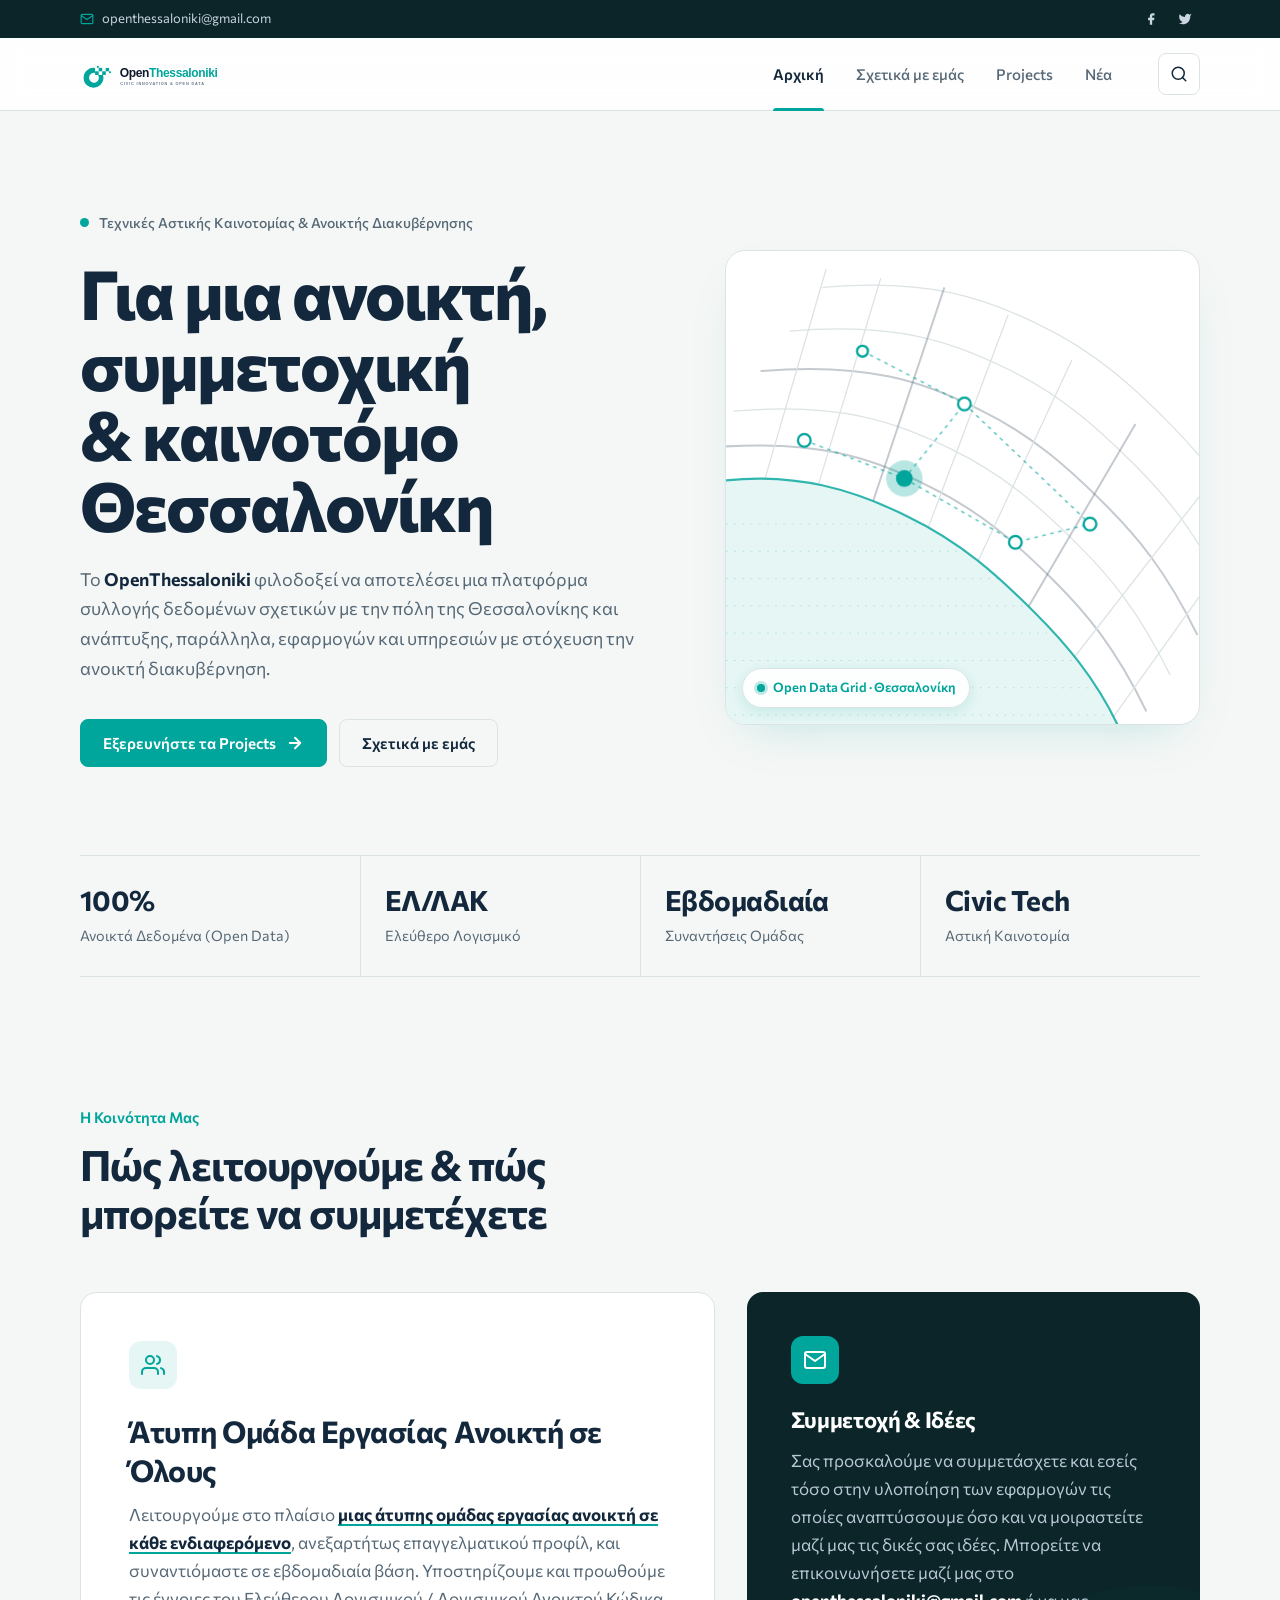
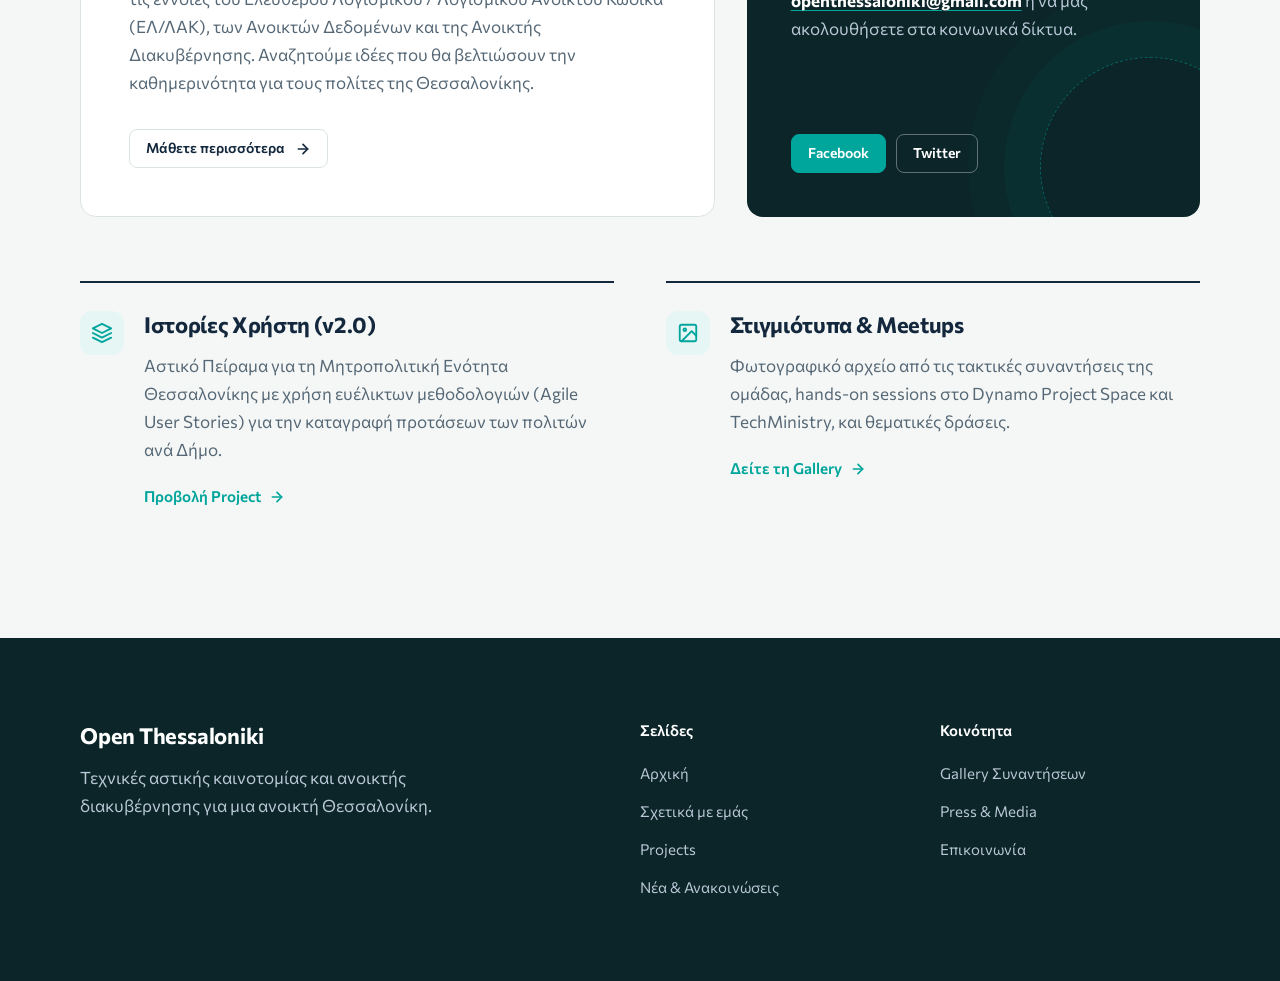
==== commit 49906591: "remove press and gallery pages, delete readme, and add stylesheet" ====
--- a/index.html
+++ b/index.html
@@ -71,8 +71,6 @@
           <li class="nav-item"><a href="about.html">Σχετικά με εμάς</a></li>
           <li class="nav-item"><a href="projects.html">Projects</a></li>
           <li class="nav-item"><a href="news.html">Νέα</a></li>
-          <li class="nav-item"><a href="gallery.html">Gallery</a></li>
-          <li class="nav-item"><a href="press.html">Press</a></li>
         </ul>
       </nav>
 
@@ -224,6 +222,10 @@
                 <circle class="map-node" cx="150" cy="110" r="6" />
               </g>
             </svg>
+            <div class="city-map-badge">
+              <span class="city-map-badge-dot" aria-hidden="true"></span>
+              <span>Open Data Grid · Θεσσαλονίκη</span>
+            </div>
           </div>
         </div>
 
--- a/css/style.css
+++ b/css/style.css
@@ -9,14 +9,21 @@
   --ink: #13283D;
   --muted: #566876;
   --line: #DCE3E5;
-  --sea: #1D4E7A;
-  --sea-deep: #0F2C47;
-  --sea-tint: #E2EBF3;
-  --signal: #E9A825;
-  --btn-bg: #1D4E7A;
+
+  /* Brand Green from Logo (#00a59b) */
+  --brand-green: #00a59b;
+  --brand-green-hover: #008a82;
+  --brand-green-tint: #E6F6F5;
+  --brand-green-deep: #004d48;
+
+  --sea: #00a59b;
+  --sea-deep: #0B2528;
+  --sea-tint: #E6F6F5;
+  --signal: #00a59b;
+  --btn-bg: #00a59b;
   --btn-fg: #FFFFFF;
-  --btn-bg-hover: #163E62;
-  --focus: #E9A825;
+  --btn-bg-hover: #008a82;
+  --focus: #00a59b;
 
   --font: "Commissioner", "Segoe UI", "Helvetica Neue", Arial, sans-serif;
   --wrap: 1200px;
@@ -27,18 +34,23 @@
 @media (prefers-color-scheme: dark) {
   :root {
     color-scheme: dark;
-    --paper: #0C1520;
-    --surface: #122030;
-    --ink: #E6ECF1;
-    --muted: #9BACB9;
-    --line: #22364B;
-    --sea: #8BBCE6;
-    --sea-deep: #0A1825;
-    --sea-tint: #10263B;
-    --signal: #F2B840;
-    --btn-bg: #8BBCE6;
-    --btn-fg: #0C1520;
-    --btn-bg-hover: #A6CDEE;
+    --paper: #091618;
+    --surface: #0e2225;
+    --ink: #E6F4F3;
+    --muted: #8FA6A7;
+    --line: #1c383b;
+    --brand-green: #00a59b;
+    --brand-green-hover: #14b8a6;
+    --brand-green-tint: rgba(0, 165, 155, 0.16);
+    --brand-green-deep: #06191b;
+    --sea: #14b8a6;
+    --sea-deep: #06191b;
+    --sea-tint: rgba(0, 165, 155, 0.16);
+    --signal: #14b8a6;
+    --btn-bg: #00a59b;
+    --btn-fg: #FFFFFF;
+    --btn-bg-hover: #14b8a6;
+    --focus: #14b8a6;
   }
 }
 
@@ -104,10 +116,13 @@
 .btn-primary {
   background: var(--btn-bg);
   color: var(--btn-fg);
+  border-color: var(--btn-bg);
 }
 
 .btn-primary:hover {
   background: var(--btn-bg-hover);
+  border-color: var(--btn-bg-hover);
+  color: var(--btn-fg);
 }
 
 .btn-secondary {
@@ -117,7 +132,8 @@
 }
 
 .btn-secondary:hover {
-  border-color: var(--ink);
+  border-color: var(--brand-green);
+  color: var(--brand-green);
 }
 
 .btn-sm {
@@ -150,13 +166,15 @@
 
 .prose a:not(.btn) {
   color: var(--ink);
-  text-decoration-color: var(--signal);
+  text-decoration: underline;
+  text-decoration-color: var(--brand-green);
   text-decoration-thickness: 2px;
   text-underline-offset: 3px;
+  transition: color .15s, text-decoration-color .15s;
 }
 
 .prose a:not(.btn):hover {
-  color: var(--sea);
+  color: var(--brand-green);
 }
 
 /* ---------- Top bar ---------- */
@@ -180,6 +198,10 @@
   text-decoration: none;
 }
 
+.top-email svg {
+  color: var(--brand-green);
+}
+
 .top-email:hover {
   color: #fff;
 }
@@ -195,11 +217,12 @@
   width: 30px;
   height: 30px;
   border-radius: 6px;
+  transition: background-color .15s, color .15s;
 }
 
 .top-socials a:hover {
-  background: rgba(255, 255, 255, .1);
-  color: #fff;
+  background: rgba(0, 165, 155, .18);
+  color: var(--brand-green);
 }
 
 /* ---------- Header ---------- */
@@ -315,7 +338,8 @@
 }
 
 .btn-icon:hover {
-  border-color: var(--ink);
+  border-color: var(--brand-green);
+  color: var(--brand-green);
 }
 
 .mobile-toggle-btn {
@@ -332,6 +356,12 @@
   cursor: pointer;
   flex-shrink: 0;
   white-space: nowrap;
+  transition: border-color .15s, color .15s;
+}
+
+.mobile-toggle-btn:hover {
+  border-color: var(--brand-green);
+  color: var(--brand-green);
 }
 
 /* Search panel */
@@ -380,7 +410,7 @@
 }
 
 .search-form-wrap:focus-within {
-  outline: 2px solid var(--sea);
+  outline: 2px solid var(--brand-green);
   outline-offset: 6px;
   border-radius: 6px;
 }
@@ -393,9 +423,14 @@
   height: 48px;
   flex-shrink: 0;
   border-radius: 12px;
-  background: var(--sea-tint);
-  color: var(--sea);
+  background: var(--brand-green-tint);
+  color: var(--brand-green);
   margin-bottom: 22px;
+}
+
+.bento-icon svg {
+  color: var(--brand-green);
+  stroke: var(--brand-green);
 }
 
 .bento-title {
@@ -414,13 +449,15 @@
 
 .bento-text a {
   color: var(--ink);
-  text-decoration-color: var(--signal);
+  text-decoration: underline;
+  text-decoration-color: var(--brand-green);
   text-decoration-thickness: 2px;
   text-underline-offset: 3px;
+  transition: color .15s, text-decoration-color .15s;
 }
 
 .bento-text a:hover {
-  color: var(--sea);
+  color: var(--brand-green);
 }
 
 /* =========================================================
@@ -452,13 +489,13 @@
   width: 9px;
   height: 9px;
   border-radius: 50%;
-  background: var(--signal);
+  background: var(--brand-green);
   animation: pulse 2.4s ease-out infinite;
 }
 
 @keyframes pulse {
   0% {
-    box-shadow: 0 0 0 0 color-mix(in srgb, var(--signal) 55%, transparent);
+    box-shadow: 0 0 0 0 rgba(0, 165, 155, .6);
   }
 
   70%,
@@ -502,6 +539,7 @@
   overflow: hidden;
   background: var(--surface);
   border: 1px solid var(--line);
+  box-shadow: 0 20px 48px -24px rgba(0, 165, 155, .25);
 }
 
 .city-map svg {
@@ -509,22 +547,51 @@
   height: 100%;
 }
 
+.city-map-badge {
+  position: absolute;
+  bottom: 16px;
+  left: 16px;
+  display: inline-flex;
+  align-items: center;
+  gap: 8px;
+  padding: 8px 14px;
+  border-radius: 999px;
+  background: color-mix(in srgb, var(--surface) 92%, transparent);
+  backdrop-filter: blur(8px);
+  -webkit-backdrop-filter: blur(8px);
+  border: 1px solid var(--line);
+  font-size: 0.8125rem;
+  font-weight: 600;
+  color: var(--brand-green);
+  box-shadow: 0 4px 14px rgba(0, 165, 155, .15);
+  pointer-events: none;
+}
+
+.city-map-badge-dot {
+  width: 8px;
+  height: 8px;
+  border-radius: 50%;
+  background: var(--brand-green);
+  box-shadow: 0 0 0 3px rgba(0, 165, 155, .25);
+  animation: pulse 2.4s ease-out infinite;
+}
+
 .map-sea {
-  fill: var(--sea-tint);
+  fill: var(--brand-green-tint);
 }
 
 .map-swell {
-  stroke: var(--sea);
-  stroke-opacity: .18;
+  stroke: var(--brand-green);
+  stroke-opacity: .25;
   stroke-width: 1;
   stroke-dasharray: 2 7;
   fill: none;
 }
 
 .map-coast {
-  stroke: var(--sea);
-  stroke-opacity: .55;
-  stroke-width: 2;
+  stroke: var(--brand-green);
+  stroke-opacity: .8;
+  stroke-width: 2.4;
   fill: none;
 }
 
@@ -542,7 +609,7 @@
 }
 
 .map-link {
-  stroke: var(--sea);
+  stroke: var(--brand-green);
   stroke-width: 1.5;
   fill: none;
   stroke-dasharray: 4 5;
@@ -552,13 +619,13 @@
 
 .map-node {
   fill: var(--surface);
-  stroke: var(--sea);
+  stroke: var(--brand-green);
   stroke-width: 2.5;
 }
 
 .map-node.hot {
-  fill: var(--signal);
-  stroke: var(--signal);
+  fill: var(--brand-green);
+  stroke: var(--brand-green);
 }
 
 .map-node-g {
@@ -569,8 +636,8 @@
 }
 
 .map-halo {
-  fill: var(--signal);
-  opacity: .25;
+  fill: var(--brand-green);
+  opacity: .28;
 }
 
 @keyframes pop {
@@ -694,14 +761,18 @@
   width: 220px;
   height: 220px;
   border-radius: 50%;
-  border: 1px dashed rgba(233, 168, 37, .45);
-  box-shadow: 0 0 0 36px rgba(233, 168, 37, .04), 0 0 0 72px rgba(233, 168, 37, .03);
+  border: 1px dashed rgba(0, 165, 155, .5);
+  box-shadow: 0 0 0 36px rgba(0, 165, 155, .05), 0 0 0 72px rgba(0, 165, 155, .025);
   pointer-events: none;
 }
 
 .contact-panel .bento-icon {
-  background: var(--signal);
-  color: #0F2C47;
+  background: var(--brand-green);
+  color: #fff;
+}
+
+.contact-panel .bento-icon svg {
+  stroke: #fff;
 }
 
 .contact-panel .bento-title {
@@ -714,6 +785,9 @@
 
 .contact-panel .bento-text a {
   color: #fff;
+  text-decoration: underline;
+  text-decoration-color: var(--brand-green);
+  text-underline-offset: 3px;
 }
 
 .contact-actions {
@@ -725,21 +799,26 @@
 }
 
 .contact-panel .btn-primary {
-  background: #fff;
-  color: #0F2C47;
+  background: var(--brand-green);
+  color: #fff;
+  border-color: var(--brand-green);
 }
 
 .contact-panel .btn-primary:hover {
-  background: #E2EBF3;
+  background: var(--brand-green-hover);
+  border-color: var(--brand-green-hover);
+  color: #fff;
 }
 
 .contact-panel .btn-secondary {
   color: #fff;
-  border-color: rgba(255, 255, 255, .3);
+  border-color: rgba(255, 255, 255, .35);
 }
 
 .contact-panel .btn-secondary:hover {
-  border-color: #fff;
+  border-color: var(--brand-green);
+  color: var(--brand-green);
+  background: rgba(0, 165, 155, .12);
 }
 
 .community-leads {
@@ -786,7 +865,7 @@
   right: 0;
   bottom: 0;
   width: min(520px, 50%);
-  background: url("data:image/svg+xml,%3Csvg xmlns='http://www.w3.org/2000/svg' viewBox='0 0 520 320' preserveAspectRatio='xMaxYMid slice'%3E%3Cg fill='none' stroke='%237F97AD' stroke-width='1.4'%3E%3Cpath d='M0,250 C80,240 150,262 220,292 C260,310 290,318 320,330' stroke-dasharray='2 6'/%3E%3Cpath d='M30,210 C120,200 190,222 260,252 C330,282 400,300 520,300'/%3E%3Cpath d='M60,166 C150,156 220,178 290,208 C360,238 430,256 520,256'/%3E%3Cpath d='M90,122 C180,112 250,134 320,164 C390,194 460,212 520,212'/%3E%3Cpath d='M120,78 C210,68 280,90 350,120 C420,150 490,168 520,168'/%3E%3Cline x1='150' y1='320' x2='230' y2='0'/%3E%3Cline x1='240' y1='320' x2='330' y2='0'/%3E%3Cline x1='330' y1='320' x2='430' y2='0'/%3E%3Cline x1='420' y1='320' x2='520' y2='40'/%3E%3C/g%3E%3Cg fill='%23E9A825'%3E%3Ccircle cx='290' cy='208' r='6'/%3E%3Ccircle cx='392' cy='186' r='4'/%3E%3C/g%3E%3C/svg%3E") right center / cover no-repeat;
+  background: url("data:image/svg+xml,%3Csvg xmlns='http://www.w3.org/2000/svg' viewBox='0 0 520 320' preserveAspectRatio='xMaxYMid slice'%3E%3Cg fill='none' stroke='%2300a59b' stroke-opacity='0.35' stroke-width='1.4'%3E%3Cpath d='M0,250 C80,240 150,262 220,292 C260,310 290,318 320,330' stroke-dasharray='2 6'/%3E%3Cpath d='M30,210 C120,200 190,222 260,252 C330,282 400,300 520,300'/%3E%3Cpath d='M60,166 C150,156 220,178 290,208 C360,238 430,256 520,256'/%3E%3Cpath d='M90,122 C180,112 250,134 320,164 C390,194 460,212 520,212'/%3E%3Cpath d='M120,78 C210,68 280,90 350,120 C420,150 490,168 520,168'/%3E%3Cline x1='150' y1='320' x2='230' y2='0'/%3E%3Cline x1='240' y1='320' x2='330' y2='0'/%3E%3Cline x1='330' y1='320' x2='430' y2='0'/%3E%3Cline x1='420' y1='320' x2='520' y2='40'/%3E%3C/g%3E%3Cg fill='%2300a59b'%3E%3Ccircle cx='290' cy='208' r='6'/%3E%3Ccircle cx='392' cy='186' r='4'/%3E%3C/g%3E%3C/svg%3E") right center / cover no-repeat;
   opacity: .5;
   -webkit-mask-image: linear-gradient(to right, transparent, #000 45%);
   mask-image: linear-gradient(to right, transparent, #000 45%);
@@ -930,7 +1009,7 @@
 }
 
 .gallery-hint svg {
-  color: var(--signal);
+  color: var(--brand-green);
   flex-shrink: 0;
 }
 
@@ -1064,13 +1143,14 @@
 }
 
 .filter-pill-btn:hover {
-  border-color: var(--ink);
+  border-color: var(--brand-green);
+  color: var(--brand-green);
 }
 
 .filter-pill-btn.is-active {
-  background: var(--ink);
-  color: var(--paper);
-  border-color: var(--ink);
+  background: var(--brand-green);
+  color: #fff;
+  border-color: var(--brand-green);
 }
 
 .no-search-results {
@@ -1166,7 +1246,7 @@
 }
 
 .news-card-body li::marker {
-  color: var(--signal);
+  color: var(--brand-green);
 }
 
 .news-card-body .list-intro {
@@ -1382,8 +1462,8 @@
   font-weight: 600;
   letter-spacing: 0.02em;
   color: var(--ink);
-  background: color-mix(in srgb, var(--signal) 22%, transparent);
-  border: 1.5px dashed var(--signal);
+  background: color-mix(in srgb, var(--brand-green) 16%, transparent);
+  border: 1.5px dashed var(--brand-green);
   border-radius: 6px;
   padding: 4px 10px;
 }
@@ -1427,9 +1507,9 @@
 .notes-callout {
   margin: 28px 0;
   padding: 20px 24px;
-  background: color-mix(in srgb, var(--signal) 10%, var(--surface));
-  border: 1px solid color-mix(in srgb, var(--signal) 45%, transparent);
-  border-left: 4px solid var(--signal);
+  background: color-mix(in srgb, var(--brand-green) 8%, var(--surface));
+  border: 1px solid color-mix(in srgb, var(--brand-green) 35%, transparent);
+  border-left: 4px solid var(--brand-green);
   border-radius: 10px;
 }
 
@@ -1451,7 +1531,7 @@
 }
 
 .notes-callout li::marker {
-  color: var(--signal);
+  color: var(--brand-green);
 }
 
 .project-actions {
@@ -1532,13 +1612,13 @@
 }
 
 .press-media-icon.video {
-  background: color-mix(in srgb, var(--signal) 20%, transparent);
-  color: #8A5B00;
+  background: var(--brand-green-tint);
+  color: var(--brand-green);
 }
 
 @media (prefers-color-scheme: dark) {
   .press-media-icon.video {
-    color: var(--signal);
+    color: var(--brand-green);
   }
 }
 
@@ -1560,15 +1640,15 @@
 }
 
 .press-card-item:hover .press-card-heading {
-  color: var(--sea);
+  color: var(--brand-green);
   text-decoration: underline;
-  text-decoration-color: var(--signal);
+  text-decoration-color: var(--brand-green);
   text-decoration-thickness: 2px;
   text-underline-offset: 4px;
 }
 
 .press-card-item:hover .press-card-go {
-  color: var(--sea);
+  color: var(--brand-green);
   transform: translate(2px, -2px);
 }
 
@@ -1658,7 +1738,8 @@
 }
 
 .lightbox-btn:hover {
-  background: rgba(255, 255, 255, .2);
+  background: var(--brand-green);
+  color: #fff;
 }
 
 .lightbox-btn[hidden] {
@@ -1717,6 +1798,7 @@
 .footer-nav-col a:hover {
   color: #fff;
   text-decoration: underline;
+  text-decoration-color: var(--brand-green);
   text-underline-offset: 4px;
 }
 
@@ -1735,11 +1817,15 @@
   background: var(--btn-bg);
   color: var(--btn-fg);
   border: 0;
-  box-shadow: 0 10px 24px -10px rgba(15, 44, 71, .6);
+  box-shadow: 0 10px 24px -10px rgba(0, 165, 155, .6);
   opacity: 0;
   visibility: hidden;
   transform: translateY(10px);
-  transition: opacity .2s, transform .2s, visibility .2s;
+  transition: opacity .2s, transform .2s, visibility .2s, background-color .15s;
+}
+
+.fab-back-to-top:hover {
+  background: var(--btn-bg-hover);
 }
 
 .fab-back-to-top.visible {
